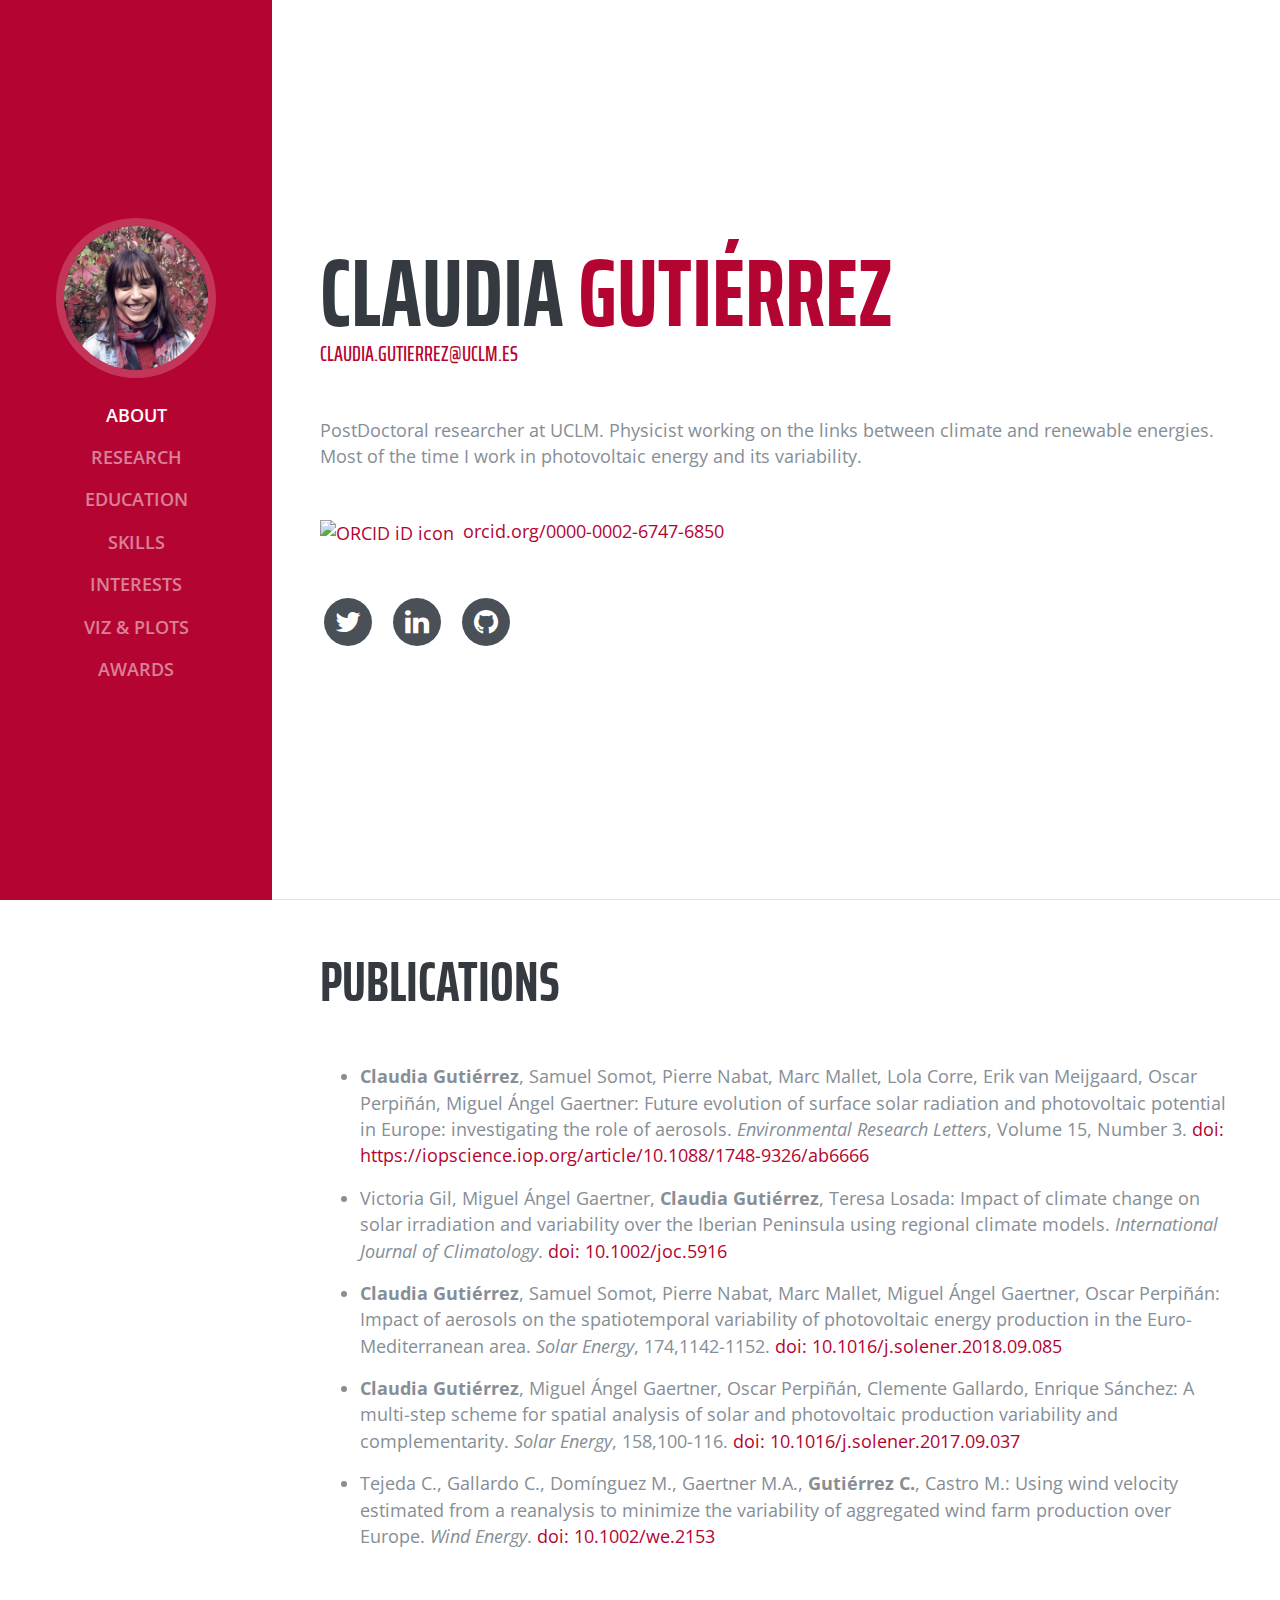
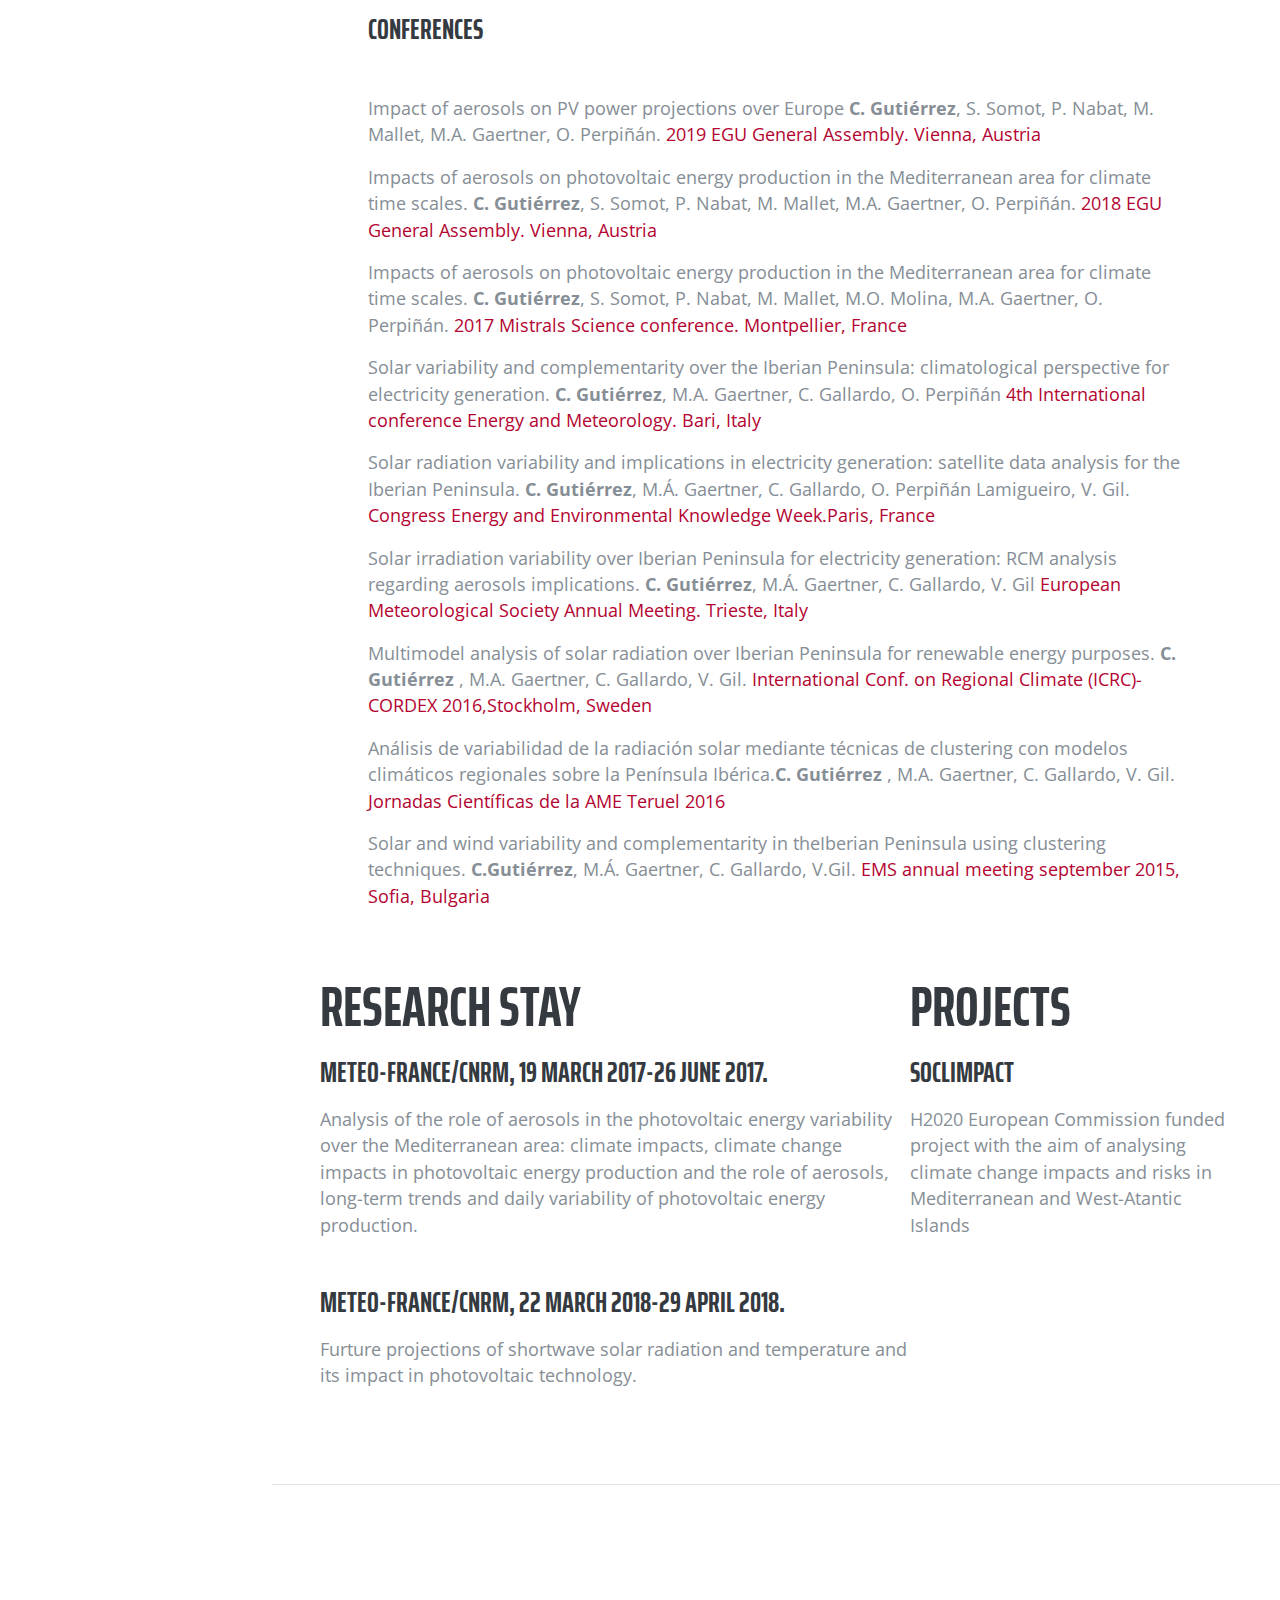
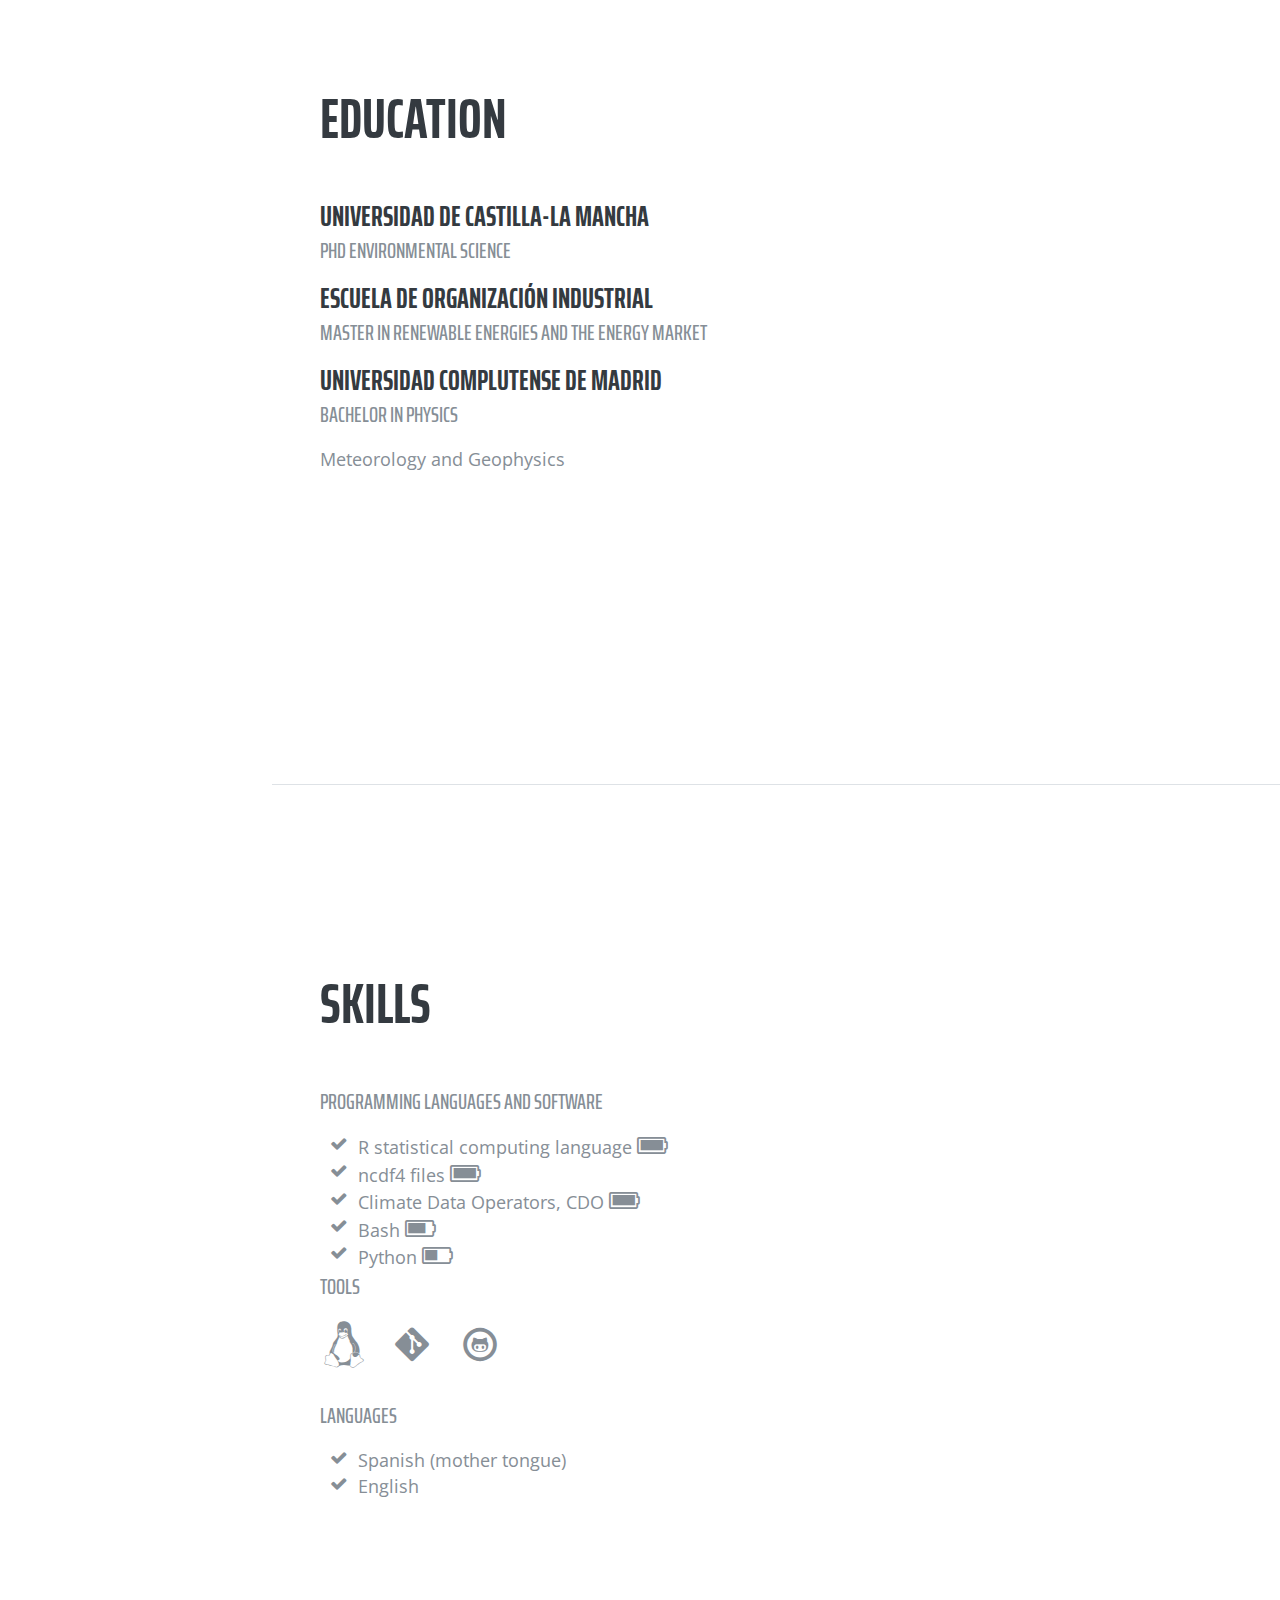
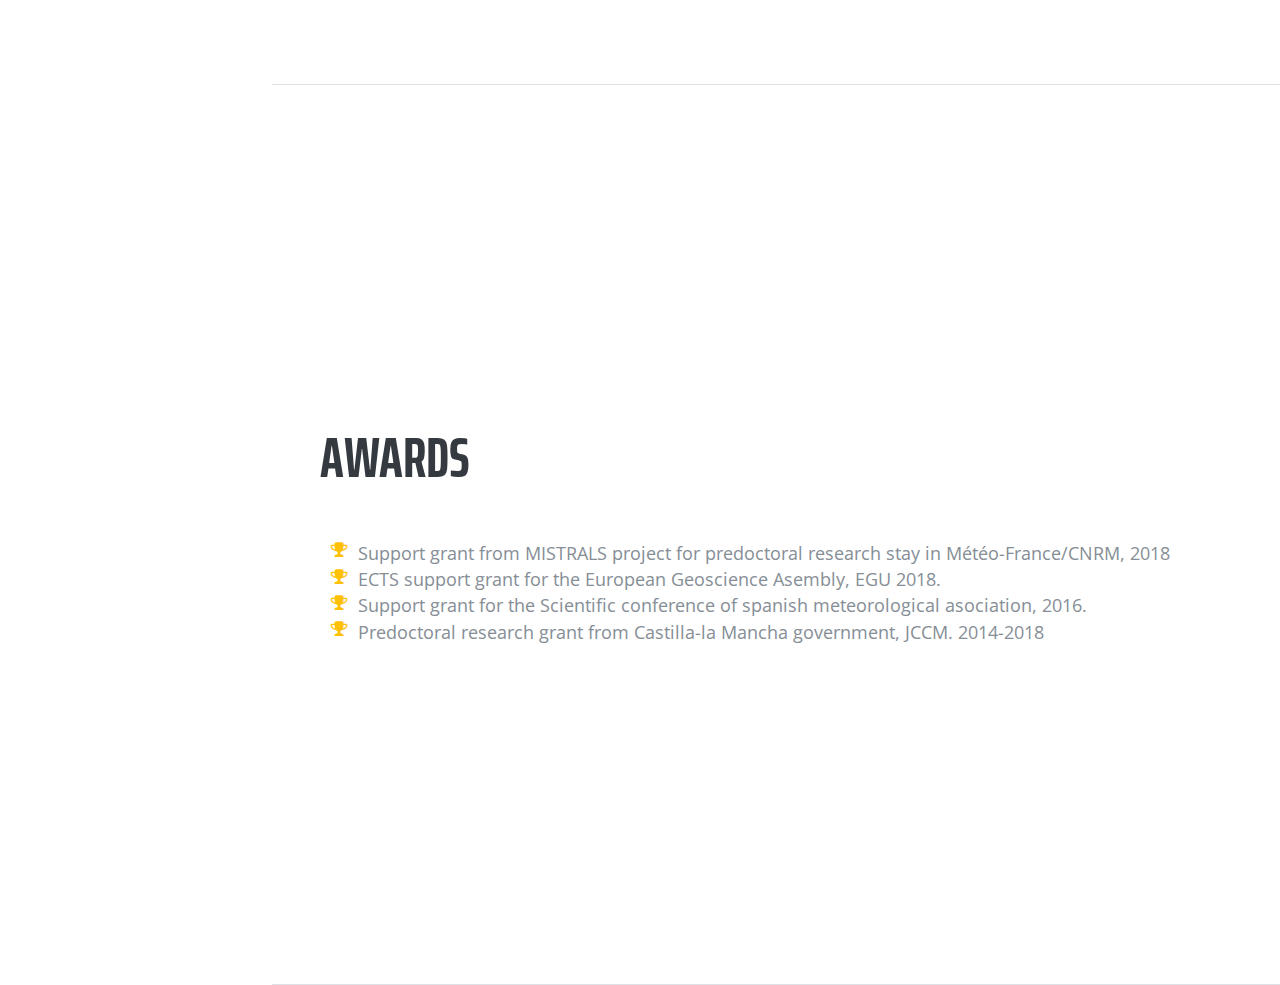
==== index.html @ dee26a64 "new paper" ====
<!DOCTYPE html>
<html lang="en">

  <head>

    <meta charset="utf-8">
    <meta name="viewport" content="width=device-width, initial-scale=1, shrink-to-fit=no">
    <meta name="description" content="">
    <meta name="author" content="">

    <title>Resume - Claudia Gutiérrez</title>

    <!-- Bootstrap core CSS -->
    <link href="vendor/bootstrap/css/bootstrap.min.css" rel="stylesheet">

    <!-- Custom fonts for this template -->
    <link href="https://fonts.googleapis.com/css?family=Saira+Extra+Condensed:100,200,300,400,500,600,700,800,900" rel="stylesheet">
    <link href="https://fonts.googleapis.com/css?family=Open+Sans:300,300i,400,400i,600,600i,700,700i,800,800i" rel="stylesheet">
    <link href="vendor/font-awesome/css/font-awesome.min.css" rel="stylesheet">
    <link href="vendor/devicons/css/devicons.min.css" rel="stylesheet">
    <link href="vendor/simple-line-icons/css/simple-line-icons.css" rel="stylesheet">
    <!-- <link href="vendor/academicons-1.8.6/css/academicons.min.css" rel="stylesheet"> -->

    <!-- Custom styles for this template -->
    <link href="css/resume.min.css" rel="stylesheet">

  </head>

  <body id="page-top">

    <nav class="navbar navbar-expand-lg navbar-dark bg-primary fixed-top" id="sideNav">
      <a class="navbar-brand js-scroll-trigger" href="#page-top">
        <span class="d-block d-lg-none">Start Bootstrap</span>
        <span class="d-none d-lg-block">
          <img class="img-fluid img-profile rounded-circle mx-auto mb-2" src="img/profile.jpg" alt="">
        </span>
      </a>
      <button class="navbar-toggler" type="button" data-toggle="collapse" data-target="#navbarSupportedContent" aria-controls="navbarSupportedContent" aria-expanded="false" aria-label="Toggle navigation">
        <span class="navbar-toggler-icon"></span>
      </button>
      <div class="collapse navbar-collapse" id="navbarSupportedContent">
        <ul class="navbar-nav">
          <li class="nav-item">
            <a class="nav-link js-scroll-trigger" href="#about">About</a>
          </li>
          <li class="nav-item">
            <a class="nav-link js-scroll-trigger" href="#research">Research</a>
          </li>
          <li class="nav-item">
            <a class="nav-link js-scroll-trigger" href="#education">Education</a>
          </li>
          <li class="nav-item">
            <a class="nav-link js-scroll-trigger" href="#skills">Skills</a>
          </li>
          <li class="nav-item">
            <a class="nav-link js-scroll-trigger" href="#interests">Interests</a>
          </li>
          <li class="nav-item">
            <a class="nav-link js-scroll-trigger" href="vizualization.html">Viz & plots</a>
          </li>
          <li class="nav-item">
            <a class="nav-link js-scroll-trigger" href="#awards">Awards</a>
          </li>
        </ul>
      </div>
    </nav>

    <div class="container-fluid p-0">

      <section class="resume-section p-3 p-lg-5 d-flex d-column" id="about">
        <div class="my-auto">
          <h1 class="mb-0">Claudia
            <span class="text-primary">Gutiérrez</span>
          </h1>
          <div class="subheading mb-5"> 
            <a href="mailto:claudia.gutierrez@uclm.es">claudia.gutierrez@uclm.es</a>
          </div>
	  <p class="mb-5"> PostDoctoral researcher at UCLM. Physicist working on the links between climate and renewable energies. Most of the time I work in photovoltaic energy and its variability.</p>
	        	  <div itemscope itemtype="https://schema.org/Person" class="mb-5"> <a itemprop="sameAs" content="https://orcid.org/0000-0002-6747-6850" href="https://orcid.org/0000-0002-6747-6850" target="orcid.widget" rel="noopener noreferrer" style="vertical-align:top;"><img src="https://orcid.org/sites/default/files/images/orcid_16x16.png" style="width:1em;margin-right:.5em;" alt="ORCID iD icon">orcid.org/0000-0002-6747-6850 </a>
	  </div>
	    <!--I am experienced in leveraging agile frameworks to provide a robust synopsis for high level overviews. Iterative approaches to corporate strategy foster collaborative thinking to further the overall value proposition.--> 
          <ul class="list-inline list-social-icons mb-0">
            <!-- <li class="list-inline-item"> -->
            <!--   <a href="https://orcid.org/0000-0002-6747-6850"> -->
            <!--     <span class="fa-stack fa-lg"> -->
            <!--       <i class="fa fa-circle fa-stack-2x"></i> -->
            <!--       <i class="fa fa-orcid fa-stack-1x fa-inverse"></i> -->
            <!--     </span> -->
            <!--   </a> -->
            <!-- </li> -->
            <li class="list-inline-item">
              <a href="https://twitter.com/ClaudiaGuEs">
                <span class="fa-stack fa-lg">
                  <i class="fa fa-circle fa-stack-2x"></i>
                  <i class="fa fa-twitter fa-stack-1x fa-inverse"></i>
                </span>
              </a>
            </li>
            <li class="list-inline-item">
              <a href="https://www.linkedin.com/in/claudiagutierrezescribano/">
                <span class="fa-stack fa-lg">
                  <i class="fa fa-circle fa-stack-2x"></i>
                  <i class="fa fa-linkedin fa-stack-1x fa-inverse"></i>
                </span>
              </a>
            </li>
            <li class="list-inline-item">
              <a href="#">
                <span class="fa-stack fa-lg">
                  <i class="fa fa-circle fa-stack-2x"></i>
                  <i class="fa fa-github fa-stack-1x fa-inverse"></i>
                </span>
              </a>
            </li>
            <!-- <li class="list-inline-item"> -->
            <!--   <a href="#"> -->
            <!--     <span class="ai-stack ai-lg"> -->
            <!--       <i class="ai ai-square ai-stack-2x"></i> -->
	    <!-- 	  <i class="ai ai-google-scholar-square ai-3x"></i> -->
            <!--     </span> -->
            <!--   </a> -->
            <!-- </li> -->
          </ul>
        </div>
      </section>
      <!-- <section class="resume-section p-3 p-lg-5 d-flex flex-column" id="experience"> -->
      <!--   <div class="my-auto"> -->
      <!--     <h2 class="mb-5">Experience</h2> -->
      <!--     <div> -->
 	    
    <section class="resume-section p-3 p-lg-5 d-flex flex-column" id="research">
        <div class="my-auto">
          <h2 class="mb-5">Publications</h2>
   	  <ul><!-- style="list-style-type:circle">-->
 	  <li><p><strong>Claudia Gutiérrez</strong>, Samuel Somot, Pierre Nabat, Marc Mallet, Lola Corre, Erik van Meijgaard, Oscar Perpiñán, Miguel Ángel Gaertner:
	Future evolution of surface solar radiation and photovoltaic potential in Europe: investigating the role of aerosols. <i>Environmental Research Letters</i>, Volume 15, Number 3.
	 <a href="https://iopscience.iop.org/article/10.1088/1748-9326/ab6666" target="_blank">doi: https://iopscience.iop.org/article/10.1088/1748-9326/ab6666</a></p></li>
 	    <li><p>Victoria Gil, Miguel Ángel Gaertner, <strong>Claudia Gutiérrez</strong>, Teresa Losada:
	      Impact of climate change on solar irradiation and variability over the Iberian Peninsula using regional climate models. <i>International Journal of Climatology</i>.
	 <a href="https://doi.org/10.1002/joc.5916" target="_blank">doi: 10.1002/joc.5916 </a></p></li>
 	  <li><p><strong>Claudia Gutiérrez</strong>, Samuel Somot, Pierre Nabat, Marc Mallet, Miguel Ángel Gaertner, Oscar Perpiñán:
	Impact of aerosols on the spatiotemporal variability of photovoltaic energy production in the Euro-Mediterranean area. <i>Solar Energy</i>, 174,1142-1152.
	 <a href="https://doi.org/10.1016/j.solener.2018.09.085" target="_blank">doi: 10.1016/j.solener.2018.09.085</a></p></li>
	 <li><p><strong>Claudia Gutiérrez</strong>, Miguel Ángel Gaertner, Oscar Perpiñán, Clemente Gallardo, Enrique Sánchez:
	A multi-step scheme for spatial analysis of solar and photovoltaic production variability and complementarity. <i>Solar Energy</i>, 158,100-116.
	<a href="https://doi.org/10.1016/j.solener.2017.09.037" target="_blank">doi: 10.1016/j.solener.2017.09.037</a></p></li>
        <li><p>Tejeda C., Gallardo C., Domínguez M., Gaertner M.A., <strong>Gutiérrez C.</strong>, Castro M.:
	Using wind velocity estimated from a reanalysis to minimize the variability of aggregated wind farm production over Europe. <i>Wind Energy</i>.
	    <a href="https://doi.org/10.1002/we.2153" target="_blank">doi: 10.1002/we.2153</a></p></li>
	</ul>
	</div>
 
          <div class="resume-item p-3 p-lg-5 d-flex flex-column"> 
            <div class="resume-content mr-auto">
              <h3 class="mb-5">Conferences</h3>
      	      <p>Impact of aerosols on PV power projections over Europe
			    <strong>C. Gutiérrez</strong>, S. Somot, P. Nabat, M. Mallet, M.A. Gaertner, O. Perpiñán.
			    <span class="text-primary">2019 EGU General Assembly. Vienna, Austria</p>
	      <p>Impacts of aerosols on photovoltaic energy production in the Mediterranean area for climate time scales.
			    <strong>C. Gutiérrez</strong>, S. Somot, P. Nabat, M. Mallet, M.A. Gaertner, O. Perpiñán.
			    <span class="text-primary">2018 EGU General Assembly. Vienna, Austria</p>
 	      <p>Impacts of aerosols on photovoltaic energy production in the Mediterranean area for climate time scales.
			    <strong>C. Gutiérrez</strong>, S. Somot, P. Nabat, M. Mallet, M.O. Molina, M.A. Gaertner, O. Perpiñán.
			    <span class="text-primary">2017 Mistrals Science conference. Montpellier, France</p>
	      <p>Solar variability and complementarity over the Iberian Peninsula: climatological perspective for electricity generation.
			<strong>C. Gutiérrez</strong>, M.A. Gaertner, C. Gallardo, O. Perpiñán
			<span class="text-primary">4th International conference Energy and Meteorology. Bari, Italy</p>
	      <p>Solar radiation variability and implications in electricity generation: satellite data analysis for the Iberian Peninsula.
		    <strong>C. Gutiérrez</strong>, M.Á. Gaertner, C. Gallardo, O. Perpiñán Lamigueiro, V. Gil.
		    <span class="text-primary">Congress Energy and Environmental Knowledge Week.Paris, France</p>
	      <p>Solar irradiation variability over Iberian Peninsula for electricity generation: RCM analysis regarding aerosols implications.
		<strong>C. Gutiérrez</strong>, M.Á. Gaertner, C. Gallardo, V. Gil
		<span class="text-primary">European Meteorological Society Annual Meeting. Trieste, Italy</p>
              <p> Multimodel analysis of solar radiation over Iberian Peninsula for renewable energy purposes.
   		<strong> C. Gutiérrez </strong>, M.A. Gaertner, C. Gallardo, V. Gil.
		<span class="text-primary">International Conf. on Regional Climate (ICRC)-CORDEX 2016,Stockholm, Sweden</span> </p>
              <p>Análisis de variabilidad de la radiación solar mediante técnicas de clustering con modelos climáticos regionales sobre la Península Ibérica.<strong>C. Gutiérrez </strong>, M.A. Gaertner, C. Gallardo, V. Gil.
              <span class="text-primary">Jornadas Científicas de la AME Teruel 2016</span> </p>
	      <p>Solar and wind variability and complementarity in theIberian Peninsula using clustering techniques.
            <strong> C.Gutiérrez</strong>, M.Á. Gaertner, C. Gallardo, V.Gil.
            <span class="text-primary">EMS annual meeting september 2015, Sofia, Bulgaria</span> </p>

	    </div> 
          </div>

 
          <div class="resume-item d-flex flex-column flex-md-row mb-5">
            <div class="resume-content mr-auto">
              <h2 class="mb-3">Research stay</h2>
               <div class="resume-item d-flex flex-column flex-md-row mb-5">
		 <div class="resume-content mr-auto">
		   <h3 class="mb-3">METEO-FRANCE/CNRM, 19 March 2017-26 June 2017.</h3>
		   Analysis of the role of aerosols in the photovoltaic energy variability over the Mediterranean area: climate impacts, climate change impacts in photovoltaic energy production and the role of aerosols, long-term trends and daily variability of photovoltaic energy production.
		 </div>
		 </div>
		 <h3 class="mb-3">METEO-FRANCE/CNRM, 22 March 2018-29 April 2018.</h3>
		 Furture projections of shortwave solar radiation and temperature and its impact in photovoltaic technology.
	    </div>
          <!-- <div class="resume-item d-flex flex-column flex-md-row mb-5">
            <div class="resume-content mr-auto">
              <h3 class="mb-0">Web Developer</h3>
              <div class="subheading mb-3">Intelitec Solutions</div>
              <p>Capitalize on low hanging fruit to identify a ballpark value added activity to beta test. Override the digital divide with additional clickthroughs from DevOps. Nanotechnology immersion along the information highway will close the loop on focusing solely on the bottom line.</p>
            </div>
            <div class="resume-date text-md-right">
              <span class="text-primary">December 2011 - March 2013</span>
            </div>
          </div>

          <div class="resume-item d-flex flex-column flex-md-row mb-5">
            <div class="resume-content mr-auto">
              <h3 class="mb-0">Junior Web Designer</h3>
              <div class="subheading mb-3">Shout! Media Productions</div>
              <p>Podcasting operational change management inside of workflows to establish a framework. Taking seamless key performance indicators offline to maximise the long tail. Keeping your eye on the ball while performing a deep dive on the start-up mentality to derive convergence on cross-platform integration.</p>
            </div>
            <div class="resume-date text-md-right">
              <span class="text-primary">July 2010 - December 2011</span>
            </div>
          </div>

          <div class="resume-item d-flex flex-column flex-md-row">
            <div class="resume-content mr-auto">
              <h3 class="mb-0">Web Design Intern</h3>
              <div class="subheading mb-3">Shout! Media Productions</div>
              <p>Collaboratively administrate empowered markets via plug-and-play networks. Dynamically procrastinate B2C users after installed base benefits. Dramatically visualize customer directed convergence without revolutionary ROI.</p>
            </div>
            <div class="resume-date text-md-right">
              <span class="text-primary">September 2008 - June 2010</span>
            </div>
          </div>-->

          <div class="resume-item d-flex flex-column flex-md-row mb-5">
            <div class="resume-content mr-auto">
              <h2 class="mb-3">Projects</h2>
               <div class="resume-item d-flex flex-column flex-md-row mb-5">
		 <div class="resume-content mr-auto">
		   <h3 class="mb-3">SOCLIMPACT</h3>
		   H2020 European Commission funded project with the aim of analysing climate change impacts and risks in Mediterranean and West-Atantic Islands 
		 </div>
		 </div>
		 </div>
         

      </section>

      <section class="resume-section p-3 p-lg-5 d-flex flex-column" id="education">
        <div class="my-auto">
          <h2 class="mb-5">Education</h2>

          <div class="resume-item d-flex flex-column flex-md-row mb-5">
            <div class="resume-content mr-auto">
              <h3 class="mb-0">Universidad de Castilla-la Mancha</h3>
              <div class="subheading mb-3">PhD Environmental science</div>
              <!--<div>Computer Science - Web Development Track</div>
              <p>GPA: 3.23</p>-->
            <!-- </div> -->
            <!-- <div class="resume-date text-md-right"> -->
            <!--   <span class="text-primary">Expected: 2018</span> -->
            <!-- </div> --> 
<!--          </div>-->

          <div class="resume-item d-flex flex-column flex-md-row mb-5">
            <div class="resume-content mr-auto">
              <h3 class="mb-0">Escuela de Organización Industrial</h3>
              <div class="subheading mb-3">Master in renewable energies and the energy market</div>
              <!--<div>Computer Science - Web Development Track</div>
              <p>GPA: 3.23</p>-->
<!--            </div>-->
            <!-- <div class="resume-date text-md-right"> -->
            <!--   <span class="text-primary">2014</span> -->
            <!-- </div> -->
<!--          </div>-->

          <div class="resume-item d-flex flex-column flex-md-row">
            <div class="resume-content mr-auto">
              <h3 class="mb-0">Universidad Complutense de Madrid</h3>
              <div class="subheading mb-3"> Bachelor in Physics</div>
              <p>Meteorology and Geophysics</p>
<!--             </div>-->
            <!-- <div class="resume-date text-md-right"> -->
            <!--   <span class="text-primary">2013</span> -->
            <!-- </div> -->
<!--          </div>-->

<!--        </div>-->
      </section>

      <section class="resume-section p-3 p-lg-5 d-flex flex-column" id="skills">
        <div class="my-auto">
          <h2 class="mb-5">Skills</h2>

          <div class="subheading mb-3">Programming Languages and software</div>
          <ul class="fa-ul mb-0">
            <li>
              <i class="fa-li fa fa-check"></i>
              R statistical computing language
	    <i style="font-size:24px" class="fa">&#xf240;</i></li>
            <li>
              <i class="fa-li fa fa-check"></i>
              ncdf4 files
	    <i style="font-size:24px" class="fa">&#xf240;</i></li>
            <li>
              <i class="fa-li fa fa-check"></i>
              Climate Data Operators, CDO
	    <i style="font-size:24px" class="fa">&#xf240;</i></li>
	    <li>
              <i class="fa-li fa fa-check"></i>
              Bash
	    <i style="font-size:24px" class="fa">&#xf241;</i></li>      
	    <li>
              <i class="fa-li fa fa-check"></i>
              Python
	    <i style="font-size:24px" class="fa">&#xf242;</i></li>
          </ul>
	  
 
          <div class="subheading mb-2">Tools</div>
          <ul class="list-inline list-icons">
	    <li class="list-inline-item">
              <i class="devicons devicons-linux"></i>
            </li>
	    <li class="list-inline-item">
              <i class="devicons devicons-git"></i>
            </li>
	    <li class="list-inline-item">
              <i class="devicons devicons-github"></i>
            </li>
            <!-- <li class="list-inline-item"> -->
            <!--   <i class="devicons devicons-html5"></i> -->
            <!-- </li> -->
            <!-- <li class="list-inline-item"> -->
            <!--   <i class="devicons devicons-css3"></i> -->
            <!-- </li> -->
            <!-- <li class="list-inline-item"> -->
            <!--   <i class="devicons devicons-javascript"></i> -->
            <!-- </li> -->
            <!-- <li class="list-inline-item"> -->
            <!--   <i class="devicons devicons-jquery"></i> -->
            <!-- </li> -->
            <!-- <li class="list-inline-item"> -->
            <!--   <i class="devicons devicons-sass"></i> -->
            <!-- </li> -->
            <!-- <li class="list-inline-item"> -->
            <!--   <i class="devicons devicons-less"></i> -->
            <!-- </li> -->
            <!-- <li class="list-inline-item"> -->
            <!--   <i class="devicons devicons-bootstrap"></i> -->
            <!-- </li> -->
            <!-- <li class="list-inline-item"> -->
            <!--   <i class="devicons devicons-wordpress"></i> -->
            <!-- </li> -->
            <!-- <li class="list-inline-item"> -->
            <!--   <i class="devicons devicons-grunt"></i> -->
            <!-- </li> -->
            <!-- <li class="list-inline-item"> -->
            <!--   <i class="devicons devicons-gulp"></i> -->
            <!-- </li> -->
            <!-- <li class="list-inline-item"> -->
            <!--   <i class="devicons devicons-npm"></i> -->
            <!-- </li> -->
          </ul>

          <div class="subheading mb-3">Languages</div>
          <ul class="fa-ul mb-0">
            <li>
              <i class="fa-li fa fa-check"></i>
              Spanish (mother tongue)</li>
            <li>
              <i class="fa-li fa fa-check"></i>
              English </li>
            </ul>
	  <div>
	  
      </section>

      <!-- <section class="resume-section p-3 p-lg-5 d-flex flex-column" id="interests"> -->
      <!--   <div class="my-auto"> -->
      <!--     <h2 class="mb-5">Interests</h2> -->
      <!--     <p>Apart from being a web developer, I enjoy most of my time being outdoors. In the winter, I am an avid skiier and novice ice climber. During the warmer months here in Colorado, I enjoy mountain biking, free climbing, and kayaking.</p> -->
      <!--     <p class="mb-0">When forced indoors, I follow a number of sci-fi and fantasy genre movies and television shows, I am an aspiring chef, and I spend a large amount of my free time exploring the latest technolgy advancements in the front-end web development world.</p> -->
      <!--   </div> -->
      <!-- </section> -->

      <section class="resume-section p-3 p-lg-5 d-flex flex-column" id="awards">
        <div class="my-auto">
          <h2 class="mb-5">Awards</h2>
          <ul class="fa-ul mb-0">
            <li>
              <i class="fa-li fa fa-trophy text-warning"></i>
              Support grant from MISTRALS project for predoctoral research stay in Météo-France/CNRM, 2018</li>
            <li>

            <li>
              <i class="fa-li fa fa-trophy text-warning"></i>
              ECTS support grant for the European Geoscience Asembly, EGU 2018.</li>
            <li>
              <i class="fa-li fa fa-trophy text-warning"></i>
              Support grant for the Scientific conference of spanish meteorological asociation, 2016.</li>
            <li>
              <i class="fa-li fa fa-trophy text-warning"></i>
              Predoctoral research grant from Castilla-la Mancha government, JCCM. 2014-2018</li>
            <li>
          </ul>
        </div>
      </section>


    </div>

    <!-- Bootstrap core JavaScript -->
    <script src="vendor/jquery/jquery.min.js"></script>
    <script src="vendor/bootstrap/js/bootstrap.bundle.min.js"></script>

    <!-- Plugin JavaScript -->
    <script src="vendor/jquery-easing/jquery.easing.min.js"></script>

    <!-- Custom scripts for this template -->
    <script src="js/resume.min.js"></script>

  </body>

</html>
---- vendor/devicons/css/devicons.min.css ----
/*!
 *  Devicons 1.8.0 made by Theodore Vorillas / http://vorillaz.com 
 */
@font-face{font-family:devicons;src:url(../fonts/devicons.eot?xqxft6);src:url(../fonts/devicons.eot?#iefixxqxft6) format("embedded-opentype"),url(../fonts/devicons.woff?xqxft6) format("woff"),url(../fonts/devicons.ttf?xqxft6) format("truetype"),url(../fonts/devicons.svg?xqxft6#devicons) format("svg");font-weight:400;font-style:normal}.devicons{font-family:devicons;speak:none;font-style:normal;font-weight:400;font-variant:normal;text-transform:none;line-height:1;-webkit-font-smoothing:antialiased;-moz-osx-font-smoothing:grayscale}.devicons-git:before{content:"\e602"}.devicons-git_compare:before{content:"\e628"}.devicons-git_branch:before{content:"\e625"}.devicons-git_commit:before{content:"\e629"}.devicons-git_pull_request:before{content:"\e626"}.devicons-git_merge:before{content:"\e627"}.devicons-bitbucket:before{content:"\e603"}.devicons-github_alt:before{content:"\e608"}.devicons-github_badge:before{content:"\e609"}.devicons-github:before{content:"\e60a"}.devicons-github_full:before{content:"\e617"}.devicons-java:before{content:"\e638"}.devicons-ruby:before{content:"\e639"}.devicons-scala:before{content:"\e637"}.devicons-python:before{content:"\e63c"}.devicons-go:before{content:"\e624"}.devicons-ruby_on_rails:before{content:"\e63b"}.devicons-django:before{content:"\e61d"}.devicons-markdown:before{content:"\e63e"}.devicons-php:before{content:"\e63d"}.devicons-mysql:before{content:"\e604"}.devicons-streamline:before{content:"\e605"}.devicons-database:before{content:"\e606"}.devicons-laravel:before{content:"\e63f"}.devicons-javascript:before{content:"\e64e"}.devicons-angular:before{content:"\e653"}.devicons-backbone:before{content:"\e652"}.devicons-coffeescript:before{content:"\e651"}.devicons-jquery:before{content:"\e650"}.devicons-modernizr:before{content:"\e620"}.devicons-jquery_ui:before{content:"\e654"}.devicons-ember:before{content:"\e61b"}.devicons-dojo:before{content:"\e61c"}.devicons-nodejs:before{content:"\e619"}.devicons-nodejs_small:before{content:"\e618"}.devicons-javascript_shield:before{content:"\e64f"}.devicons-bootstrap:before{content:"\e647"}.devicons-sass:before{content:"\e64b"}.devicons-css3_full:before{content:"\e64a"}.devicons-css3:before{content:"\e649"}.devicons-html5:before{content:"\e636"}.devicons-html5_multimedia:before{content:"\e632"}.devicons-html5_device_access:before{content:"\e633"}.devicons-html5_3d_effects:before{content:"\e635"}.devicons-html5_connectivity:before{content:"\e634"}.devicons-ghost_small:before{content:"\e614"}.devicons-ghost:before{content:"\e61f"}.devicons-magento:before{content:"\e640"}.devicons-joomla:before{content:"\e641"}.devicons-jekyll_small:before{content:"\e60d"}.devicons-drupal:before{content:"\e642"}.devicons-wordpress:before{content:"\e60b"}.devicons-grunt:before{content:"\e64c"}.devicons-bower:before{content:"\e64d"}.devicons-npm:before{content:"\e61e"}.devicons-yahoo_small:before{content:"\e62b"}.devicons-yahoo:before{content:"\e615"}.devicons-bing_small:before{content:"\e600"}.devicons-windows:before{content:"\e60f"}.devicons-linux:before{content:"\e612"}.devicons-ubuntu:before{content:"\e63a"}.devicons-android:before{content:"\e60e"}.devicons-apple:before{content:"\e611"}.devicons-appstore:before{content:"\e613"}.devicons-phonegap:before{content:"\e630"}.devicons-blackberry:before{content:"\e623"}.devicons-stackoverflow:before{content:"\e610"}.devicons-techcrunch:before{content:"\e62c"}.devicons-codrops:before{content:"\e62f"}.devicons-css_tricks:before{content:"\e601"}.devicons-smashing_magazine:before{content:"\e62d"}.devicons-netmagazine:before{content:"\e62e"}.devicons-codepen:before{content:"\e616"}.devicons-cssdeck:before{content:"\e62a"}.devicons-hackernews:before{content:"\e61a"}.devicons-dropbox:before{content:"\e607"}.devicons-google_drive:before{content:"\e631"}.devicons-visualstudio:before{content:"\e60c"}.devicons-unity_small:before{content:"\e621"}.devicons-raspberry_pi:before{content:"\e622"}.devicons-chrome:before{content:"\e643"}.devicons-ie:before{content:"\e644"}.devicons-firefox:before{content:"\e645"}.devicons-opera:before{content:"\e646"}.devicons-safari:before{content:"\e648"}.devicons-swift:before{content:"\e655"}.devicons-symfony:before{content:"\e656"}.devicons-symfony_badge:before{content:"\e657"}.devicons-less:before{content:"\e658"}.devicons-stylus:before{content:"\e659"}.devicons-trello:before{content:"\e65a"}.devicons-atlassian:before{content:"\e65b"}.devicons-jira:before{content:"\e65c"}.devicons-envato:before{content:"\e65d"}.devicons-snap_svg:before{content:"\e65e"}.devicons-raphael:before{content:"\e65f"}.devicons-google_analytics:before{content:"\e660"}.devicons-compass:before{content:"\e661"}.devicons-onedrive:before{content:"\e662"}.devicons-gulp:before{content:"\e663"}.devicons-atom:before{content:"\e664"}.devicons-cisco:before{content:"\e665"}.devicons-nancy:before{content:"\e666"}.devicons-clojure:before{content:"\e668"}.devicons-clojure_alt:before{content:"\e66a"}.devicons-perl:before{content:"\e669"}.devicons-celluloid:before{content:"\e66b"}.devicons-w3c:before{content:"\e66c"}.devicons-redis:before{content:"\e66d"}.devicons-postgresql:before{content:"\e66e"}.devicons-webplatform:before{content:"\e66f"}.devicons-jenkins:before{content:"\e667"}.devicons-requirejs:before{content:"\e670"}.devicons-opensource:before{content:"\e671"}.devicons-typo3:before{content:"\e672"}.devicons-uikit:before{content:"\e673"}.devicons-doctrine:before{content:"\e674"}.devicons-groovy:before{content:"\e675"}.devicons-nginx:before{content:"\e676"}.devicons-haskell:before{content:"\e677"}.devicons-zend:before{content:"\e678"}.devicons-gnu:before{content:"\e679"}.devicons-yeoman:before{content:"\e67a"}.devicons-heroku:before{content:"\e67b"}.devicons-debian:before{content:"\e67d"}.devicons-travis:before{content:"\e67e"}.devicons-dotnet:before{content:"\e67f"}.devicons-codeigniter:before{content:"\e680"}.devicons-javascript_badge:before{content:"\e681"}.devicons-yii:before{content:"\e682"}.devicons-msql_server:before{content:"\e67c"}.devicons-composer:before{content:"\e683"}.devicons-krakenjs_badge:before{content:"\e684"}.devicons-krakenjs:before{content:"\e685"}.devicons-mozilla:before{content:"\e686"}.devicons-firebase:before{content:"\e687"}.devicons-sizzlejs:before{content:"\e688"}.devicons-creativecommons:before{content:"\e689"}.devicons-creativecommons_badge:before{content:"\e68a"}.devicons-mitlicence:before{content:"\e68b"}.devicons-senchatouch:before{content:"\e68c"}.devicons-bugsense:before{content:"\e68d"}.devicons-extjs:before{content:"\e68e"}.devicons-mootools_badge:before{content:"\e68f"}.devicons-mootools:before{content:"\e690"}.devicons-ruby_rough:before{content:"\e691"}.devicons-komodo:before{content:"\e692"}.devicons-coda:before{content:"\e693"}.devicons-bintray:before{content:"\e694"}.devicons-terminal:before{content:"\e695"}.devicons-code:before{content:"\e696"}.devicons-responsive:before{content:"\e697"}.devicons-dart:before{content:"\e698"}.devicons-aptana:before{content:"\e699"}.devicons-mailchimp:before{content:"\e69a"}.devicons-netbeans:before{content:"\e69b"}.devicons-dreamweaver:before{content:"\e69c"}.devicons-brackets:before{content:"\e69d"}.devicons-eclipse:before{content:"\e69e"}.devicons-cloud9:before{content:"\e69f"}.devicons-scrum:before{content:"\e6a0"}.devicons-prolog:before{content:"\e6a1"}.devicons-terminal_badge:before{content:"\e6a2"}.devicons-code_badge:before{content:"\e6a3"}.devicons-mongodb:before{content:"\e6a4"}.devicons-meteor:before{content:"\e6a5"}.devicons-meteorfull:before{content:"\e6a6"}.devicons-fsharp:before{content:"\e6a7"}.devicons-rust:before{content:"\e6a8"}.devicons-ionic:before{content:"\e6a9"}.devicons-sublime:before{content:"\e6aa"}.devicons-appcelerator:before{content:"\e6ab"}.devicons-asterisk:before{content:"\e6ac"}.devicons-aws:before{content:"\e6ad"}.devicons-digital-ocean:before{content:"\e6ae"}.devicons-dlang:before{content:"\e6af"}.devicons-docker:before{content:"\e6b0"}.devicons-erlang:before{content:"\e6b1"}.devicons-google-cloud-platform:before{content:"\e6b2"}.devicons-grails:before{content:"\e6b3"}.devicons-illustrator:before{content:"\e6b4"}.devicons-intellij:before{content:"\e6b5"}.devicons-materializecss:before{content:"\e6b6"}.devicons-openshift:before{content:"\e6b7"}.devicons-photoshop:before{content:"\e6b8"}.devicons-rackspace:before{content:"\e6b9"}.devicons-react:before{content:"\e6ba"}.devicons-redhat:before{content:"\e6bb"}.devicons-scriptcs:before{content:"\e6bc"}.devicons-sqllite:before{content:"\e6c4"}.devicons-vim:before{content:"\e6c5"}
---- vendor/simple-line-icons/css/simple-line-icons.css ----
@font-face {
  font-family: 'simple-line-icons';
  src: url('../fonts/Simple-Line-Icons.eot?v=2.4.0');
  src: url('../fonts/Simple-Line-Icons.eot?v=2.4.0#iefix') format('embedded-opentype'), url('../fonts/Simple-Line-Icons.woff2?v=2.4.0') format('woff2'), url('../fonts/Simple-Line-Icons.ttf?v=2.4.0') format('truetype'), url('../fonts/Simple-Line-Icons.woff?v=2.4.0') format('woff'), url('../fonts/Simple-Line-Icons.svg?v=2.4.0#simple-line-icons') format('svg');
  font-weight: normal;
  font-style: normal;
}
/*
 Use the following CSS code if you want to have a class per icon.
 Instead of a list of all class selectors, you can use the generic [class*="icon-"] selector, but it's slower:
*/
.icon-user,
.icon-people,
.icon-user-female,
.icon-user-follow,
.icon-user-following,
.icon-user-unfollow,
.icon-login,
.icon-logout,
.icon-emotsmile,
.icon-phone,
.icon-call-end,
.icon-call-in,
.icon-call-out,
.icon-map,
.icon-location-pin,
.icon-direction,
.icon-directions,
.icon-compass,
.icon-layers,
.icon-menu,
.icon-list,
.icon-options-vertical,
.icon-options,
.icon-arrow-down,
.icon-arrow-left,
.icon-arrow-right,
.icon-arrow-up,
.icon-arrow-up-circle,
.icon-arrow-left-circle,
.icon-arrow-right-circle,
.icon-arrow-down-circle,
.icon-check,
.icon-clock,
.icon-plus,
.icon-minus,
.icon-close,
.icon-event,
.icon-exclamation,
.icon-organization,
.icon-trophy,
.icon-screen-smartphone,
.icon-screen-desktop,
.icon-plane,
.icon-notebook,
.icon-mustache,
.icon-mouse,
.icon-magnet,
.icon-energy,
.icon-disc,
.icon-cursor,
.icon-cursor-move,
.icon-crop,
.icon-chemistry,
.icon-speedometer,
.icon-shield,
.icon-screen-tablet,
.icon-magic-wand,
.icon-hourglass,
.icon-graduation,
.icon-ghost,
.icon-game-controller,
.icon-fire,
.icon-eyeglass,
.icon-envelope-open,
.icon-envelope-letter,
.icon-bell,
.icon-badge,
.icon-anchor,
.icon-wallet,
.icon-vector,
.icon-speech,
.icon-puzzle,
.icon-printer,
.icon-present,
.icon-playlist,
.icon-pin,
.icon-picture,
.icon-handbag,
.icon-globe-alt,
.icon-globe,
.icon-folder-alt,
.icon-folder,
.icon-film,
.icon-feed,
.icon-drop,
.icon-drawer,
.icon-docs,
.icon-doc,
.icon-diamond,
.icon-cup,
.icon-calculator,
.icon-bubbles,
.icon-briefcase,
.icon-book-open,
.icon-basket-loaded,
.icon-basket,
.icon-bag,
.icon-action-undo,
.icon-action-redo,
.icon-wrench,
.icon-umbrella,
.icon-trash,
.icon-tag,
.icon-support,
.icon-frame,
.icon-size-fullscreen,
.icon-size-actual,
.icon-shuffle,
.icon-share-alt,
.icon-share,
.icon-rocket,
.icon-question,
.icon-pie-chart,
.icon-pencil,
.icon-note,
.icon-loop,
.icon-home,
.icon-grid,
.icon-graph,
.icon-microphone,
.icon-music-tone-alt,
.icon-music-tone,
.icon-earphones-alt,
.icon-earphones,
.icon-equalizer,
.icon-like,
.icon-dislike,
.icon-control-start,
.icon-control-rewind,
.icon-control-play,
.icon-control-pause,
.icon-control-forward,
.icon-control-end,
.icon-volume-1,
.icon-volume-2,
.icon-volume-off,
.icon-calendar,
.icon-bulb,
.icon-chart,
.icon-ban,
.icon-bubble,
.icon-camrecorder,
.icon-camera,
.icon-cloud-download,
.icon-cloud-upload,
.icon-envelope,
.icon-eye,
.icon-flag,
.icon-heart,
.icon-info,
.icon-key,
.icon-link,
.icon-lock,
.icon-lock-open,
.icon-magnifier,
.icon-magnifier-add,
.icon-magnifier-remove,
.icon-paper-clip,
.icon-paper-plane,
.icon-power,
.icon-refresh,
.icon-reload,
.icon-settings,
.icon-star,
.icon-symbol-female,
.icon-symbol-male,
.icon-target,
.icon-credit-card,
.icon-paypal,
.icon-social-tumblr,
.icon-social-twitter,
.icon-social-facebook,
.icon-social-instagram,
.icon-social-linkedin,
.icon-social-pinterest,
.icon-social-github,
.icon-social-google,
.icon-social-reddit,
.icon-social-skype,
.icon-social-dribbble,
.icon-social-behance,
.icon-social-foursqare,
.icon-social-soundcloud,
.icon-social-spotify,
.icon-social-stumbleupon,
.icon-social-youtube,
.icon-social-dropbox,
.icon-social-vkontakte,
.icon-social-steam {
  font-family: 'simple-line-icons';
  speak: none;
  font-style: normal;
  font-weight: normal;
  font-variant: normal;
  text-transform: none;
  line-height: 1;
  /* Better Font Rendering =========== */
  -webkit-font-smoothing: antialiased;
  -moz-osx-font-smoothing: grayscale;
}
.icon-user:before {
  content: "\e005";
}
.icon-people:before {
  content: "\e001";
}
.icon-user-female:before {
  content: "\e000";
}
.icon-user-follow:before {
  content: "\e002";
}
.icon-user-following:before {
  content: "\e003";
}
.icon-user-unfollow:before {
  content: "\e004";
}
.icon-login:before {
  content: "\e066";
}
.icon-logout:before {
  content: "\e065";
}
.icon-emotsmile:before {
  content: "\e021";
}
.icon-phone:before {
  content: "\e600";
}
.icon-call-end:before {
  content: "\e048";
}
.icon-call-in:before {
  content: "\e047";
}
.icon-call-out:before {
  content: "\e046";
}
.icon-map:before {
  content: "\e033";
}
.icon-location-pin:before {
  content: "\e096";
}
.icon-direction:before {
  content: "\e042";
}
.icon-directions:before {
  content: "\e041";
}
.icon-compass:before {
  content: "\e045";
}
.icon-layers:before {
  content: "\e034";
}
.icon-menu:before {
  content: "\e601";
}
.icon-list:before {
  content: "\e067";
}
.icon-options-vertical:before {
  content: "\e602";
}
.icon-options:before {
  content: "\e603";
}
.icon-arrow-down:before {
  content: "\e604";
}
.icon-arrow-left:before {
  content: "\e605";
}
.icon-arrow-right:before {
  content: "\e606";
}
.icon-arrow-up:before {
  content: "\e607";
}
.icon-arrow-up-circle:before {
  content: "\e078";
}
.icon-arrow-left-circle:before {
  content: "\e07a";
}
.icon-arrow-right-circle:before {
  content: "\e079";
}
.icon-arrow-down-circle:before {
  content: "\e07b";
}
.icon-check:before {
  content: "\e080";
}
.icon-clock:before {
  content: "\e081";
}
.icon-plus:before {
  content: "\e095";
}
.icon-minus:before {
  content: "\e615";
}
.icon-close:before {
  content: "\e082";
}
.icon-event:before {
  content: "\e619";
}
.icon-exclamation:before {
  content: "\e617";
}
.icon-organization:before {
  content: "\e616";
}
.icon-trophy:before {
  content: "\e006";
}
.icon-screen-smartphone:before {
  content: "\e010";
}
.icon-screen-desktop:before {
  content: "\e011";
}
.icon-plane:before {
  content: "\e012";
}
.icon-notebook:before {
  content: "\e013";
}
.icon-mustache:before {
  content: "\e014";
}
.icon-mouse:before {
  content: "\e015";
}
.icon-magnet:before {
  content: "\e016";
}
.icon-energy:before {
  content: "\e020";
}
.icon-disc:before {
  content: "\e022";
}
.icon-cursor:before {
  content: "\e06e";
}
.icon-cursor-move:before {
  content: "\e023";
}
.icon-crop:before {
  content: "\e024";
}
.icon-chemistry:before {
  content: "\e026";
}
.icon-speedometer:before {
  content: "\e007";
}
.icon-shield:before {
  content: "\e00e";
}
.icon-screen-tablet:before {
  content: "\e00f";
}
.icon-magic-wand:before {
  content: "\e017";
}
.icon-hourglass:before {
  content: "\e018";
}
.icon-graduation:before {
  content: "\e019";
}
.icon-ghost:before {
  content: "\e01a";
}
.icon-game-controller:before {
  content: "\e01b";
}
.icon-fire:before {
  content: "\e01c";
}
.icon-eyeglass:before {
  content: "\e01d";
}
.icon-envelope-open:before {
  content: "\e01e";
}
.icon-envelope-letter:before {
  content: "\e01f";
}
.icon-bell:before {
  content: "\e027";
}
.icon-badge:before {
  content: "\e028";
}
.icon-anchor:before {
  content: "\e029";
}
.icon-wallet:before {
  content: "\e02a";
}
.icon-vector:before {
  content: "\e02b";
}
.icon-speech:before {
  content: "\e02c";
}
.icon-puzzle:before {
  content: "\e02d";
}
.icon-printer:before {
  content: "\e02e";
}
.icon-present:before {
  content: "\e02f";
}
.icon-playlist:before {
  content: "\e030";
}
.icon-pin:before {
  content: "\e031";
}
.icon-picture:before {
  content: "\e032";
}
.icon-handbag:before {
  content: "\e035";
}
.icon-globe-alt:before {
  content: "\e036";
}
.icon-globe:before {
  content: "\e037";
}
.icon-folder-alt:before {
  content: "\e039";
}
.icon-folder:before {
  content: "\e089";
}
.icon-film:before {
  content: "\e03a";
}
.icon-feed:before {
  content: "\e03b";
}
.icon-drop:before {
  content: "\e03e";
}
.icon-drawer:before {
  content: "\e03f";
}
.icon-docs:before {
  content: "\e040";
}
.icon-doc:before {
  content: "\e085";
}
.icon-diamond:before {
  content: "\e043";
}
.icon-cup:before {
  content: "\e044";
}
.icon-calculator:before {
  content: "\e049";
}
.icon-bubbles:before {
  content: "\e04a";
}
.icon-briefcase:before {
  content: "\e04b";
}
.icon-book-open:before {
  content: "\e04c";
}
.icon-basket-loaded:before {
  content: "\e04d";
}
.icon-basket:before {
  content: "\e04e";
}
.icon-bag:before {
  content: "\e04f";
}
.icon-action-undo:before {
  content: "\e050";
}
.icon-action-redo:before {
  content: "\e051";
}
.icon-wrench:before {
  content: "\e052";
}
.icon-umbrella:before {
  content: "\e053";
}
.icon-trash:before {
  content: "\e054";
}
.icon-tag:before {
  content: "\e055";
}
.icon-support:before {
  content: "\e056";
}
.icon-frame:before {
  content: "\e038";
}
.icon-size-fullscreen:before {
  content: "\e057";
}
.icon-size-actual:before {
  content: "\e058";
}
.icon-shuffle:before {
  content: "\e059";
}
.icon-share-alt:before {
  content: "\e05a";
}
.icon-share:before {
  content: "\e05b";
}
.icon-rocket:before {
  content: "\e05c";
}
.icon-question:before {
  content: "\e05d";
}
.icon-pie-chart:before {
  content: "\e05e";
}
.icon-pencil:before {
  content: "\e05f";
}
.icon-note:before {
  content: "\e060";
}
.icon-loop:before {
  content: "\e064";
}
.icon-home:before {
  content: "\e069";
}
.icon-grid:before {
  content: "\e06a";
}
.icon-graph:before {
  content: "\e06b";
}
.icon-microphone:before {
  content: "\e063";
}
.icon-music-tone-alt:before {
  content: "\e061";
}
.icon-music-tone:before {
  content: "\e062";
}
.icon-earphones-alt:before {
  content: "\e03c";
}
.icon-earphones:before {
  content: "\e03d";
}
.icon-equalizer:before {
  content: "\e06c";
}
.icon-like:before {
  content: "\e068";
}
.icon-dislike:before {
  content: "\e06d";
}
.icon-control-start:before {
  content: "\e06f";
}
.icon-control-rewind:before {
  content: "\e070";
}
.icon-control-play:before {
  content: "\e071";
}
.icon-control-pause:before {
  content: "\e072";
}
.icon-control-forward:before {
  content: "\e073";
}
.icon-control-end:before {
  content: "\e074";
}
.icon-volume-1:before {
  content: "\e09f";
}
.icon-volume-2:before {
  content: "\e0a0";
}
.icon-volume-off:before {
  content: "\e0a1";
}
.icon-calendar:before {
  content: "\e075";
}
.icon-bulb:before {
  content: "\e076";
}
.icon-chart:before {
  content: "\e077";
}
.icon-ban:before {
  content: "\e07c";
}
.icon-bubble:before {
  content: "\e07d";
}
.icon-camrecorder:before {
  content: "\e07e";
}
.icon-camera:before {
  content: "\e07f";
}
.icon-cloud-download:before {
  content: "\e083";
}
.icon-cloud-upload:before {
  content: "\e084";
}
.icon-envelope:before {
  content: "\e086";
}
.icon-eye:before {
  content: "\e087";
}
.icon-flag:before {
  content: "\e088";
}
.icon-heart:before {
  content: "\e08a";
}
.icon-info:before {
  content: "\e08b";
}
.icon-key:before {
  content: "\e08c";
}
.icon-link:before {
  content: "\e08d";
}
.icon-lock:before {
  content: "\e08e";
}
.icon-lock-open:before {
  content: "\e08f";
}
.icon-magnifier:before {
  content: "\e090";
}
.icon-magnifier-add:before {
  content: "\e091";
}
.icon-magnifier-remove:before {
  content: "\e092";
}
.icon-paper-clip:before {
  content: "\e093";
}
.icon-paper-plane:before {
  content: "\e094";
}
.icon-power:before {
  content: "\e097";
}
.icon-refresh:before {
  content: "\e098";
}
.icon-reload:before {
  content: "\e099";
}
.icon-settings:before {
  content: "\e09a";
}
.icon-star:before {
  content: "\e09b";
}
.icon-symbol-female:before {
  content: "\e09c";
}
.icon-symbol-male:before {
  content: "\e09d";
}
.icon-target:before {
  content: "\e09e";
}
.icon-credit-card:before {
  content: "\e025";
}
.icon-paypal:before {
  content: "\e608";
}
.icon-social-tumblr:before {
  content: "\e00a";
}
.icon-social-twitter:before {
  content: "\e009";
}
.icon-social-facebook:before {
  content: "\e00b";
}
.icon-social-instagram:before {
  content: "\e609";
}
.icon-social-linkedin:before {
  content: "\e60a";
}
.icon-social-pinterest:before {
  content: "\e60b";
}
.icon-social-github:before {
  content: "\e60c";
}
.icon-social-google:before {
  content: "\e60d";
}
.icon-social-reddit:before {
  content: "\e60e";
}
.icon-social-skype:before {
  content: "\e60f";
}
.icon-social-dribbble:before {
  content: "\e00d";
}
.icon-social-behance:before {
  content: "\e610";
}
.icon-social-foursqare:before {
  content: "\e611";
}
.icon-social-soundcloud:before {
  content: "\e612";
}
.icon-social-spotify:before {
  content: "\e613";
}
.icon-social-stumbleupon:before {
  content: "\e614";
}
.icon-social-youtube:before {
  content: "\e008";
}
.icon-social-dropbox:before {
  content: "\e00c";
}
.icon-social-vkontakte:before {
  content: "\e618";
}
.icon-social-steam:before {
  content: "\e620";
}
---- vendor/academicons-1.8.6/css/academicons.min.css ----
.ai-ul,.fa-ul{list-style-type:none}.ai-li,.fa-li{top:.14285714em;text-align:center}.ai-fw,.ai-li,.fa-fw,.fa-li{text-align:center}.ai.fa-pull-left,.fa.fa-pull-left{margin-right:.3em}@font-face{font-family:Academicons;src:url(../fonts/academicons.eot?v=1.8.6);src:url(../fonts/academicons.eot?v=1.8.6) format('embedded-opentype'),url(../fonts/academicons.ttf?v=1.8.6) format('truetype'),url(../fonts/academicons.woff?v=1.8.6) format('woff'),url(../fonts/academicons.svg?v=1.8.6#academicons) format('svg');font-weight:400;font-style:normal}.ai{display:inline-block;font:normal normal normal 14px/1 Academicons;font-size:inherit;text-rendering:auto;-webkit-font-smoothing:antialiased;-moz-osx-font-smoothing:grayscale}.ai-lg,.fa-lg{line-height:.75em;vertical-align:-15%}.ai-academia:before{content:"\e9af"}.ai-academia-square:before{content:"\e93d"}.ai-acclaim:before{content:"\e92e"}.ai-acclaim-square:before{content:"\e93a"}.ai-acm:before{content:"\e93c"}.ai-acm-square:before{content:"\e95d"}.ai-acmdl:before{content:"\e96a"}.ai-acmdl-square:before{content:"\e9d3"}.ai-ads:before{content:"\e9cb"}.ai-ads-square:before{content:"\e94a"}.ai-arxiv:before{content:"\e974"}.ai-arxiv-square:before{content:"\e9a6"}.ai-biorxiv:before{content:"\e9a2"}.ai-biorxiv-square:before{content:"\e98b"}.ai-ceur:before{content:"\e96d"}.ai-ceur-square:before{content:"\e92f"}.ai-coursera:before{content:"\e95f"}.ai-coursera-square:before{content:"\e97f"}.ai-cv:before{content:"\e9a5"}.ai-cv-square:before{content:"\e90a"}.ai-dataverse:before{content:"\e9f7"}.ai-dataverse-square:before{content:"\e9e4"}.ai-dblp:before{content:"\e94f"}.ai-dblp-square:before{content:"\e93f"}.ai-depsy:before{content:"\e97a"}.ai-depsy-square:before{content:"\e94b"}.ai-doi:before{content:"\e97e"}.ai-doi-square:before{content:"\e98f"}.ai-dryad:before{content:"\e97c"}.ai-dryad-square:before{content:"\e98c"}.ai-figshare:before{content:"\e981"}.ai-figshare-square:before{content:"\e9e7"}.ai-google-scholar:before{content:"\e9d4"}.ai-google-scholar-square:before{content:"\e9f9"}.ai-ideas-repec:before{content:"\e9ed"}.ai-ideas-repec-square:before{content:"\e9f8"}.ai-ieee:before{content:"\e929"}.ai-ieee-square:before{content:"\e9b9"}.ai-impactstory:before{content:"\e9cf"}.ai-impactstory-square:before{content:"\e9aa"}.ai-inspire:before{content:"\e9e9"}.ai-inspire-square:before{content:"\e9fe"}.ai-lattes:before{content:"\e9b3"}.ai-lattes-square:before{content:"\e99c"}.ai-mathoverflow:before{content:"\e9f6"}.ai-mathoverflow-square:before{content:"\e97b"}.ai-mendeley:before{content:"\e9f0"}.ai-mendeley-square:before{content:"\e9f3"}.ai-open-access:before{content:"\e939"}.ai-open-access-square:before{content:"\e9f4"}.ai-orcid:before{content:"\e9d9"}.ai-orcid-square:before{content:"\e9c3"}.ai-osf:before{content:"\e9ef"}.ai-osf-square:before{content:"\e931"}.ai-overleaf:before{content:"\e914"}.ai-overleaf-square:before{content:"\e98d"}.ai-philpapers:before{content:"\e98a"}.ai-philpapers-square:before{content:"\e96f"}.ai-piazza:before{content:"\e99a"}.ai-piazza-square:before{content:"\e90c"}.ai-publons:before{content:"\e937"}.ai-publons-square:before{content:"\e94e"}.ai-pubmed:before{content:"\e99f"}.ai-pubmed-square:before{content:"\e97d"}.ai-researcherid:before{content:"\e91a"}.ai-researcherid-square:before{content:"\e95c"}.ai-researchgate:before{content:"\e95e"}.ai-researchgate-square:before{content:"\e99e"}.ai-scirate:before{content:"\e98e"}.ai-scirate-square:before{content:"\e99d"}.ai-semantic-scholar:before{content:"\e96e"}.ai-semantic-scholar-square:before{content:"\e96c"}.ai-springer:before{content:"\e928"}.ai-springer-square:before{content:"\e99b"}.ai-zotero:before{content:"\e962"}.ai-zotero-square:before{content:"\e932"}.ai-lg{font-size:1.33333333em}.ai-2x{font-size:2em}.ai-3x{font-size:3em}.ai-4x{font-size:4em}.ai-5x{font-size:5em}.ai-fw{width:1.28571429em}.ai-ul{padding-left:0;margin-left:2.14285714em}.ai-ul>li{position:relative}.ai-li{position:absolute;left:-2.14285714em;width:2.14285714em}.ai-li.fa-lg{left:-1.85714286em}.ai-border{padding:.2em .25em .15em;border:.08em solid #eee;border-radius:.1em}.ai-pull-left{float:left}.ai-pull-right{float:right}.ai.fa-pull-right{margin-left:.3em}.fa-lg{font-size:1.33333333em}.fa-2x{font-size:2em}.fa-3x{font-size:3em}.fa-4x{font-size:4em}.fa-5x{font-size:5em}.fa-fw{width:1.28571429em}.fa-ul{padding-left:0;margin-left:2.14285714em}.fa-ul>li{position:relative}.fa-li{position:absolute;left:-2.14285714em;width:2.14285714em}.fa-li.fa-lg{left:-1.85714286em}.fa-border{padding:.2em .25em .15em;border:.08em solid #eee;border-radius:.1em}.fa-pull-left{float:left}.fa-pull-right{float:right}.fa.fa-pull-right{margin-left:.3em}
---- css/resume.min.css ----
body{font-family:'Open Sans',serif;padding-top:54px;font-size:1.1rem;color:#868e96}@media (min-width:992px){body{padding-top:0;padding-left:17rem}}h1,h2,h3,h4,h5,h6{font-family:'Saira Extra Condensed',serif;font-weight:700;text-transform:uppercase;color:#343a40}h1{font-size:6rem;line-height:5.5rem}h2{font-size:3.5rem}.subheading{text-transform:uppercase;font-weight:500;font-family:'Saira Extra Condensed',serif;font-size:1.35rem}.list-social-icons a{color:#495057}.list-social-icons a:hover{color:#bd5d38}.list-social-icons a .fa-lg{font-size:1.75rem}.list-icons{font-size:3rem}.list-icons .list-inline-item i:hover{color:#bd5d38}#sideNav .navbar-nav .nav-item .nav-link{font-weight:600;text-transform:uppercase}@media (min-width:992px){#sideNav{text-align:center;position:fixed;top:0;left:0;display:flex;flex-direction:column;width:17rem;height:100vh}#sideNav .navbar-brand{display:flex;margin:auto auto 0;padding:.5rem}#sideNav .navbar-brand .img-profile{max-width:10rem;max-height:10rem;border:.5rem solid rgba(255,255,255,.2)}#sideNav .navbar-collapse{display:flex;align-items:flex-start;flex-grow:0;width:100%;margin-bottom:auto}#sideNav .navbar-collapse .navbar-nav{flex-direction:column;width:100%}#sideNav .navbar-collapse .navbar-nav .nav-item{display:block}#sideNav .navbar-collapse .navbar-nav .nav-item .nav-link{display:block}}section.resume-section{border-bottom:1px solid #dee2e6;padding-top:5rem!important;padding-bottom:5rem!important}section.resume-section .resume-item .resume-date{min-width:none}@media (min-width:768px){section.resume-section{min-height:100vh}section.resume-section .resume-item .resume-date{min-width:18rem}}@media (min-width:992px){section.resume-section{padding-top:3rem!important;padding-bottom:3rem!important}}.bg-primary{background-color:#B40431!important}.text-primary{color:#B40431!important}a{color:#B40431}a:active,a:focus,a:hover{color:#824027}
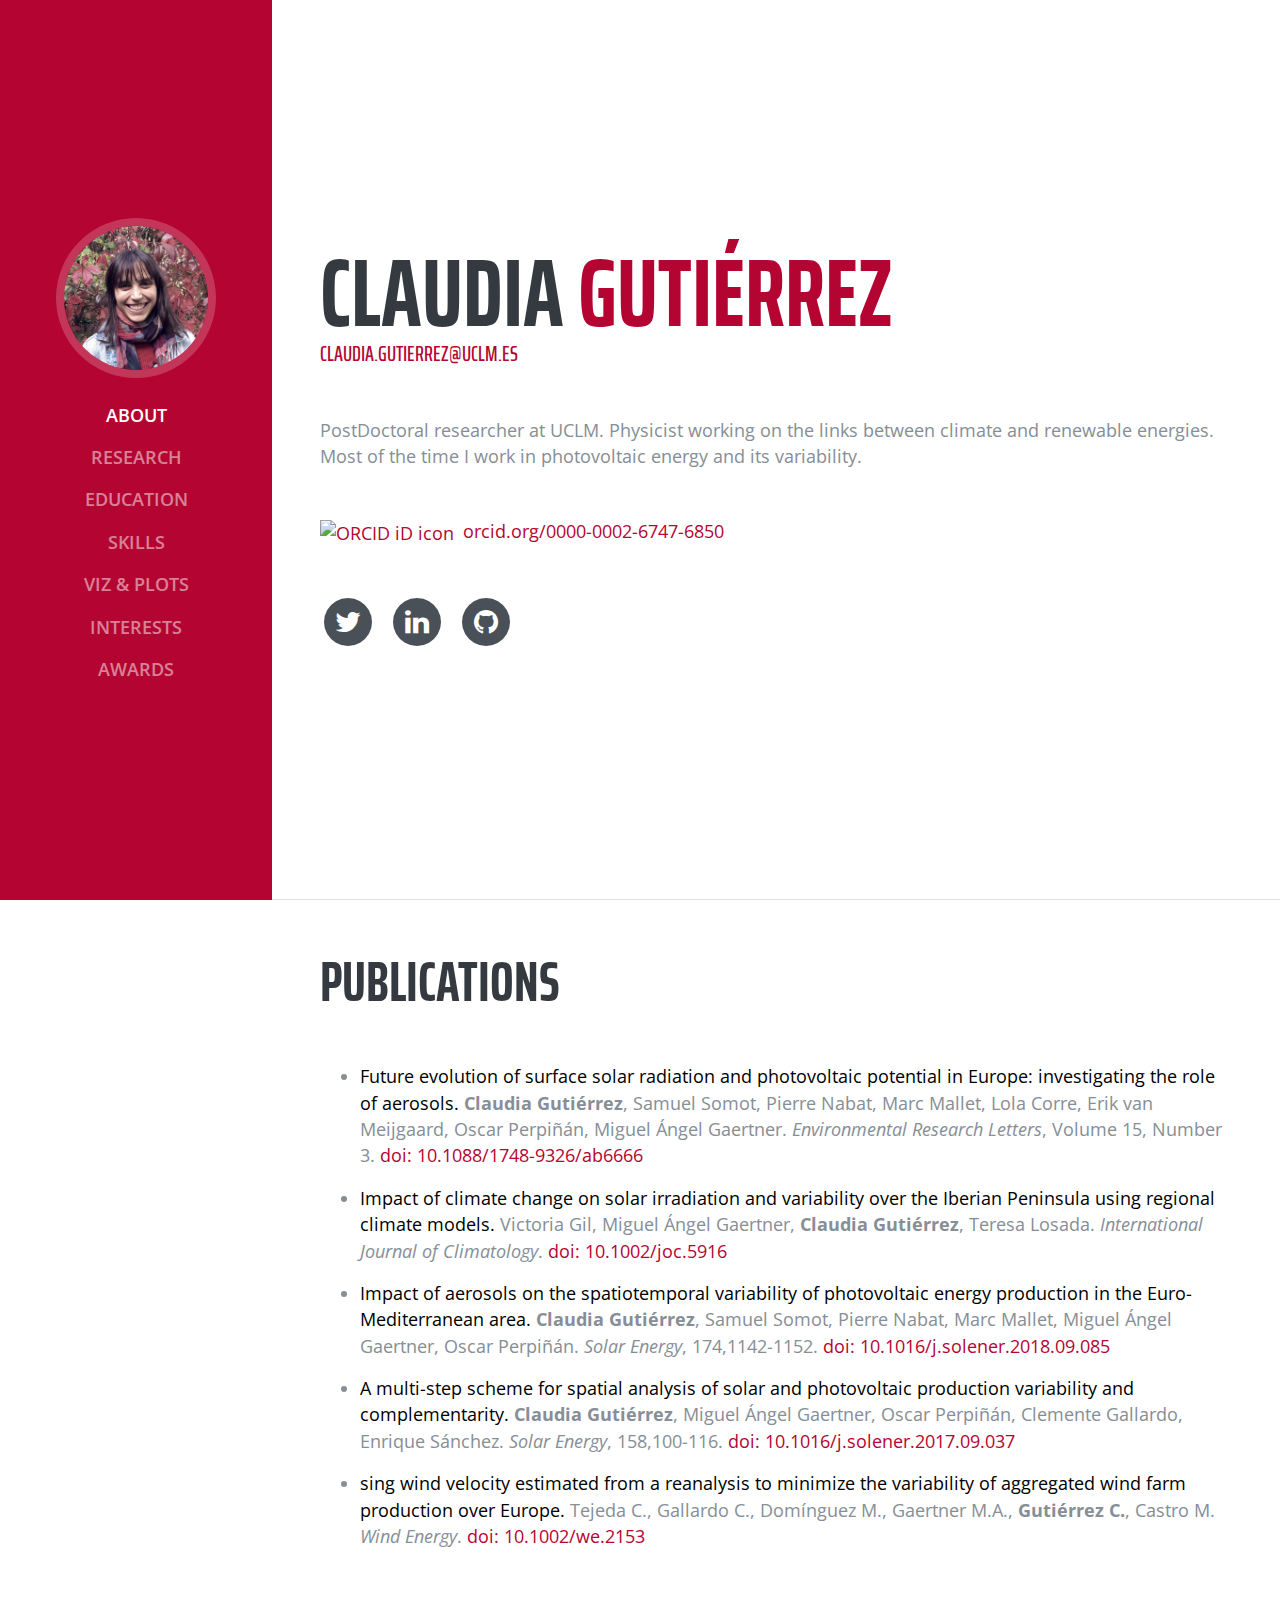
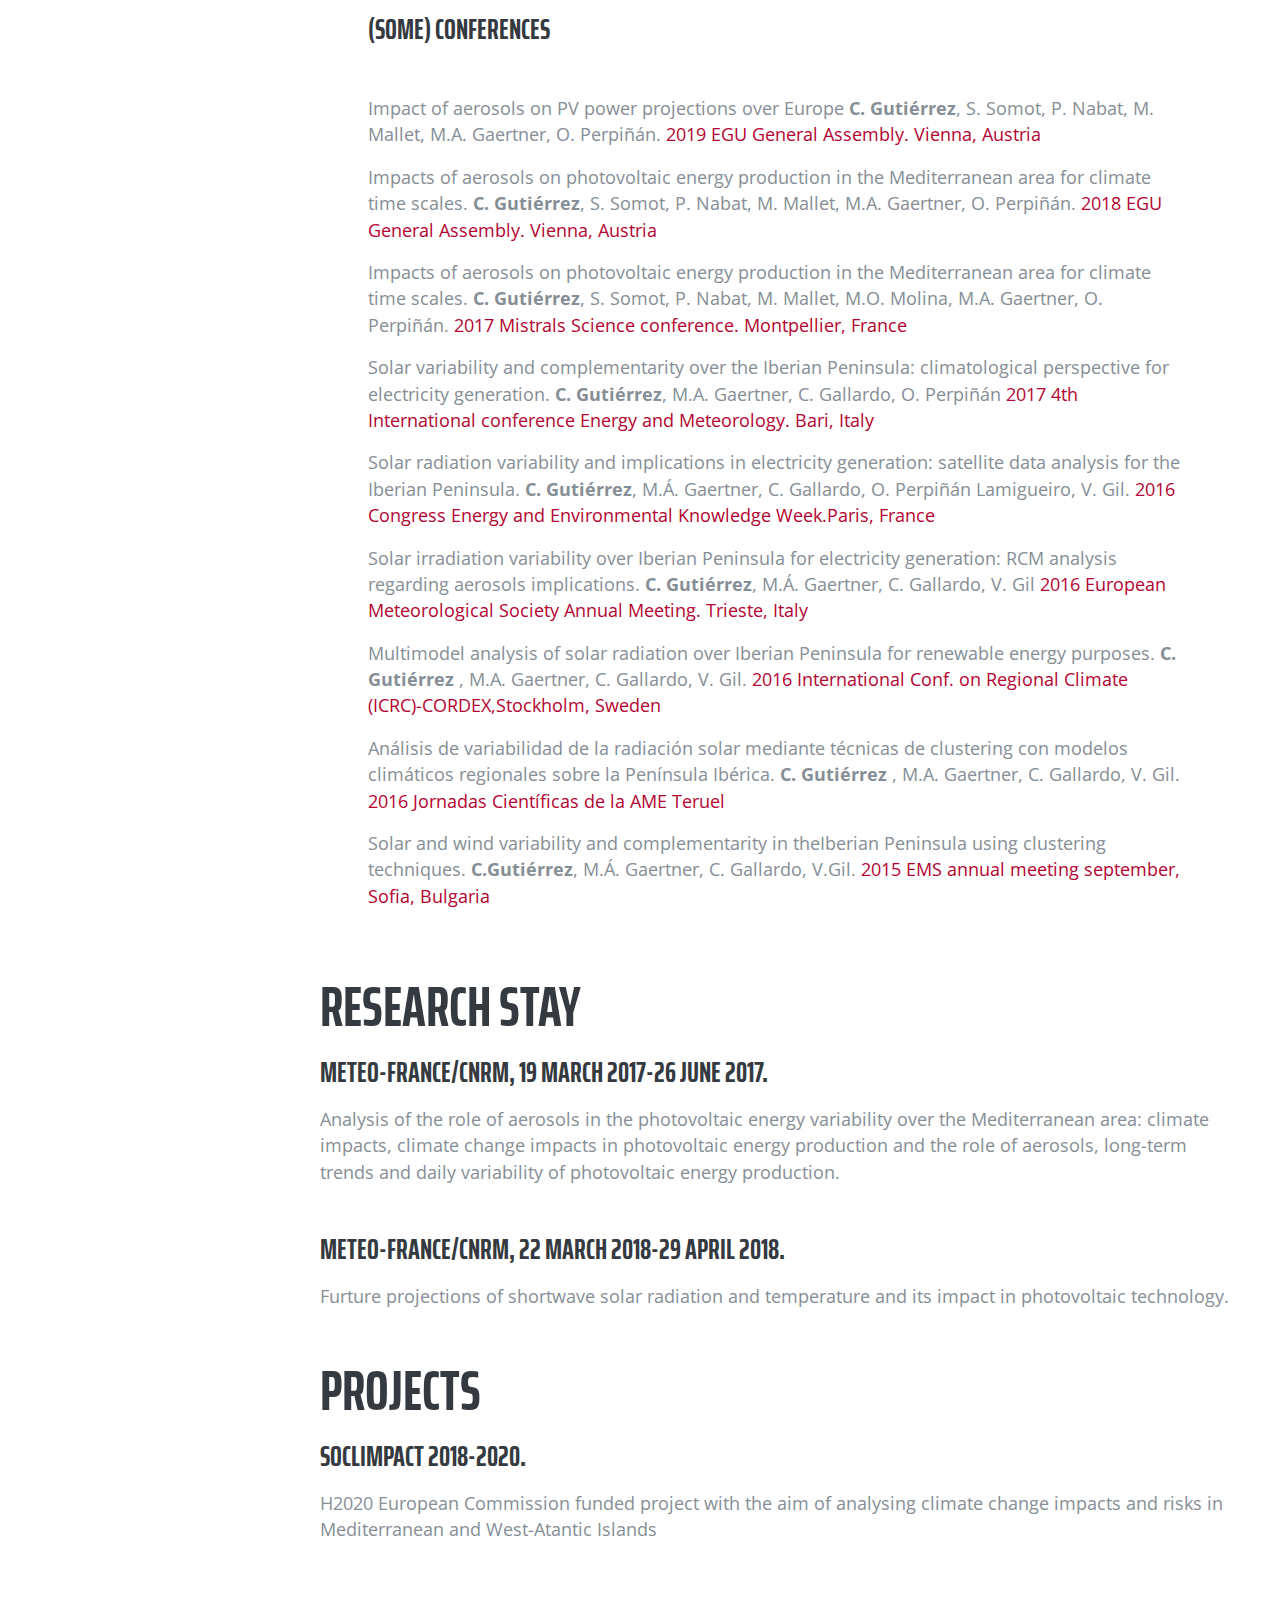
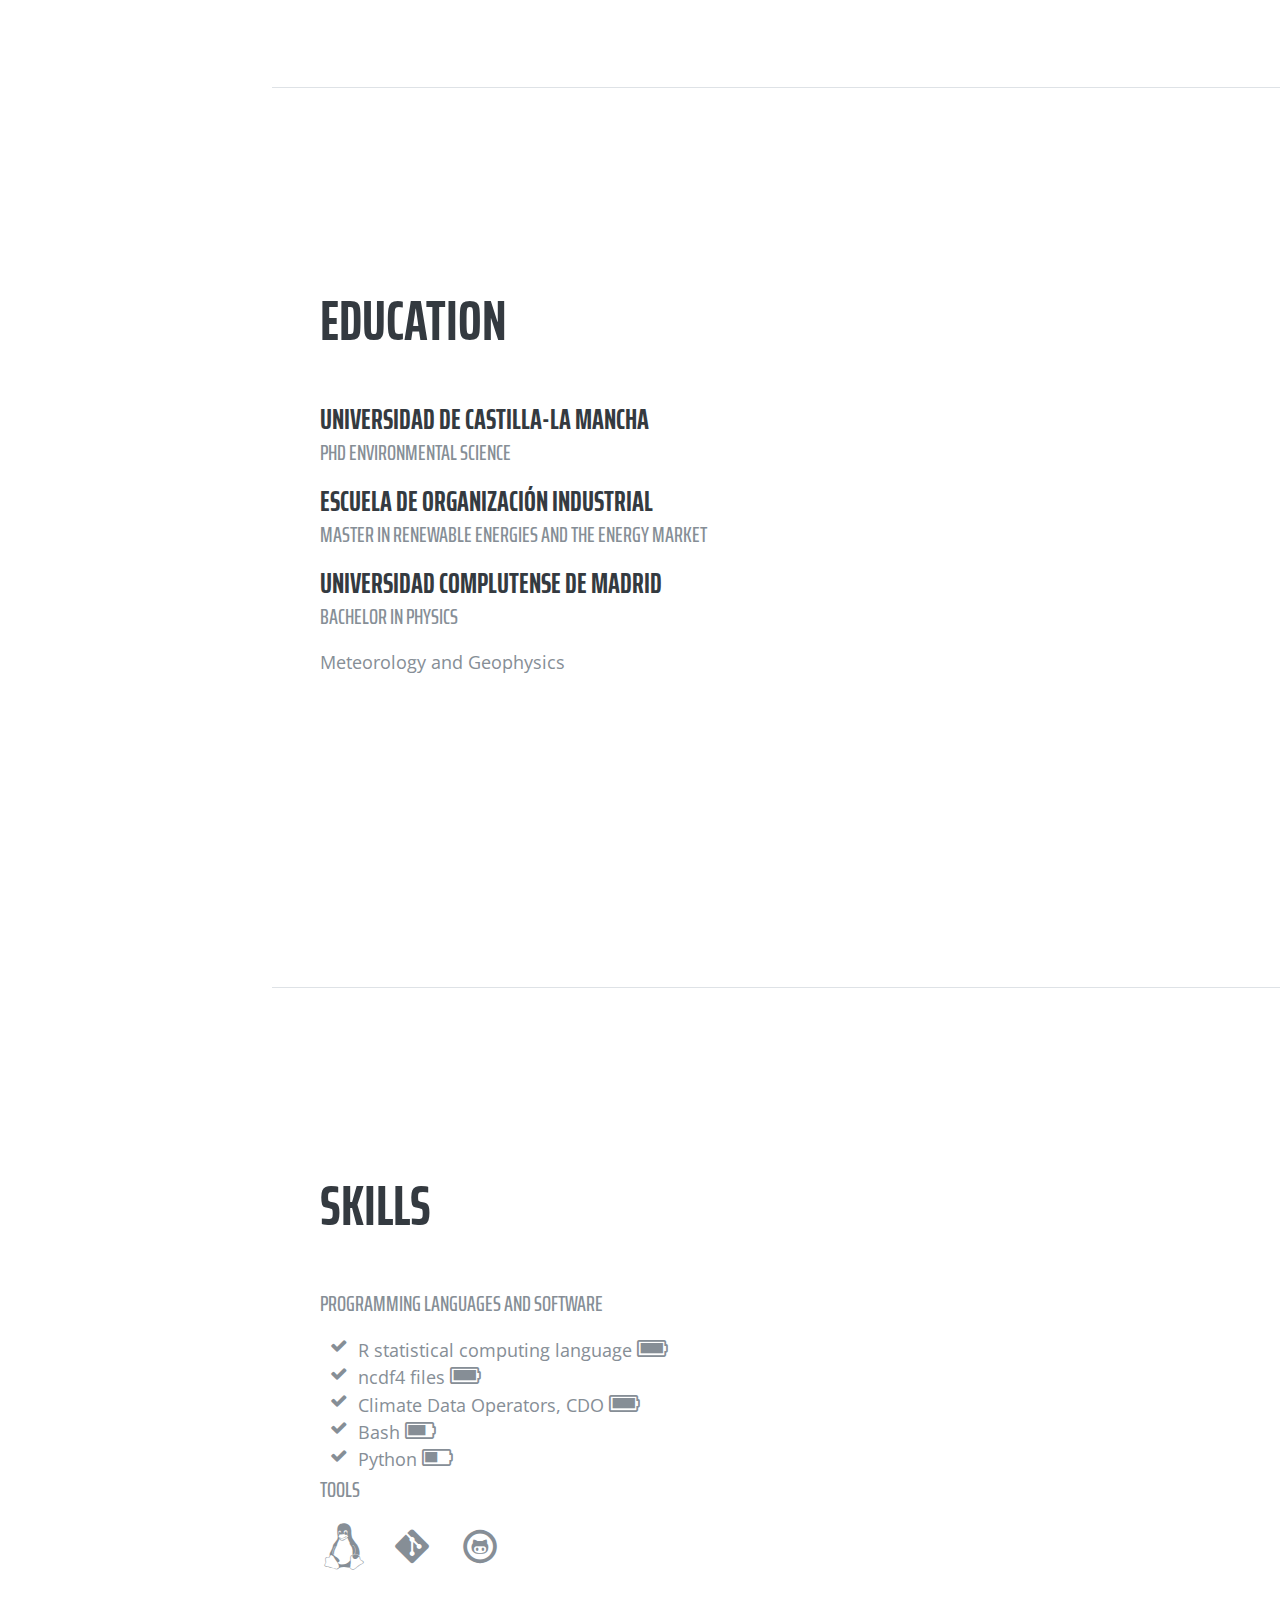
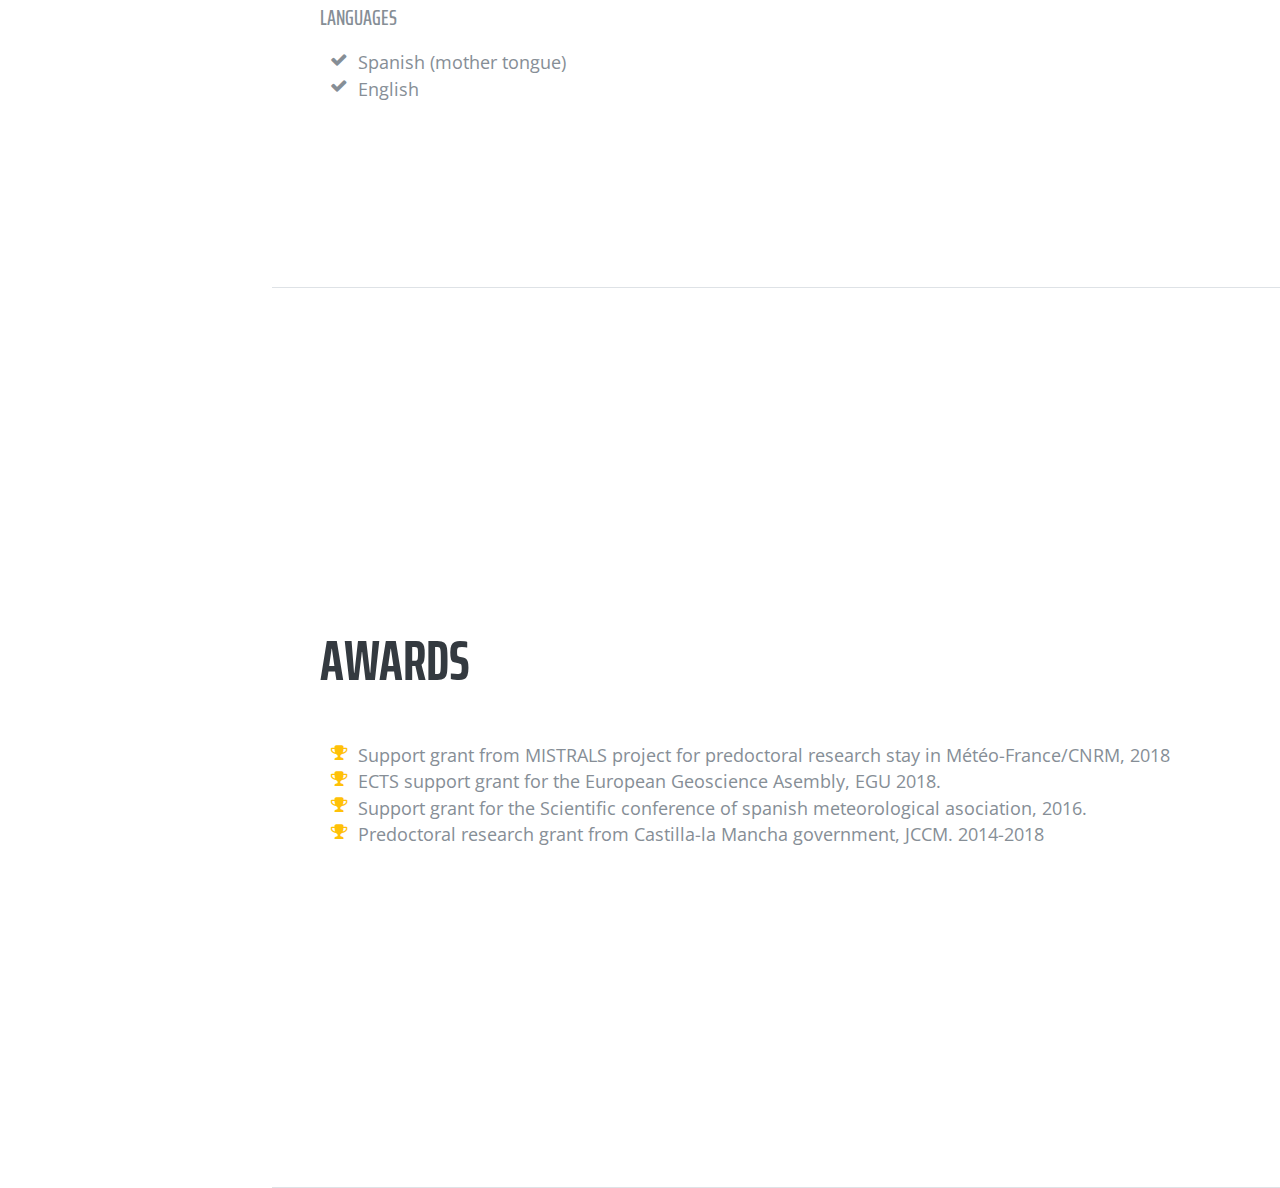
==== commit 25f57c31: "organización página 2" ====
--- a/index.html
+++ b/index.html
@@ -53,11 +53,11 @@
             <a class="nav-link js-scroll-trigger" href="#skills">Skills</a>
           </li>
           <li class="nav-item">
+            <a class="nav-link js-scroll-trigger" href="vizualization.html">Viz & plots</a>
+          </li>
+          <li class="nav-item">
             <a class="nav-link js-scroll-trigger" href="#interests">Interests</a>
-          </li>
-          <li class="nav-item">
-            <a class="nav-link js-scroll-trigger" href="vizualization.html">Viz & plots</a>
-          </li>
+          </li>  
           <li class="nav-item">
             <a class="nav-link js-scroll-trigger" href="#awards">Awards</a>
           </li>
@@ -132,53 +132,50 @@
         <div class="my-auto">
           <h2 class="mb-5">Publications</h2>
    	  <ul><!-- style="list-style-type:circle">-->
- 	  <li><p><strong>Claudia Gutiérrez</strong>, Samuel Somot, Pierre Nabat, Marc Mallet, Lola Corre, Erik van Meijgaard, Oscar Perpiñán, Miguel Ángel Gaertner:
-	Future evolution of surface solar radiation and photovoltaic potential in Europe: investigating the role of aerosols. <i>Environmental Research Letters</i>, Volume 15, Number 3.
-	 <a href="https://iopscience.iop.org/article/10.1088/1748-9326/ab6666" target="_blank">doi: https://iopscience.iop.org/article/10.1088/1748-9326/ab6666</a></p></li>
- 	    <li><p>Victoria Gil, Miguel Ángel Gaertner, <strong>Claudia Gutiérrez</strong>, Teresa Losada:
-	      Impact of climate change on solar irradiation and variability over the Iberian Peninsula using regional climate models. <i>International Journal of Climatology</i>.
+ 	  <li><p> <font color="black"> Future evolution of surface solar radiation and photovoltaic potential in Europe: investigating the role of aerosols.</font> <strong>Claudia Gutiérrez</strong>, Samuel Somot, Pierre Nabat, Marc Mallet, Lola Corre, Erik van Meijgaard, Oscar Perpiñán, Miguel Ángel Gaertner. <i>Environmental Research Letters</i>, Volume 15, Number 3.
+	 <a href="https://iopscience.iop.org/article/10.1088/1748-9326/ab6666" target="_blank">doi: 10.1088/1748-9326/ab6666</a></p></li>
+ 	  <li><p><font color="black"> Impact of climate change on solar irradiation and variability over the Iberian Peninsula using regional climate models.</font> Victoria Gil, Miguel Ángel Gaertner, <strong>Claudia Gutiérrez</strong>, Teresa Losada. <i>International Journal of Climatology</i>.
 	 <a href="https://doi.org/10.1002/joc.5916" target="_blank">doi: 10.1002/joc.5916 </a></p></li>
- 	  <li><p><strong>Claudia Gutiérrez</strong>, Samuel Somot, Pierre Nabat, Marc Mallet, Miguel Ángel Gaertner, Oscar Perpiñán:
-	Impact of aerosols on the spatiotemporal variability of photovoltaic energy production in the Euro-Mediterranean area. <i>Solar Energy</i>, 174,1142-1152.
+ 	 <li><p><font color="black">Impact of aerosols on the spatiotemporal variability of photovoltaic energy production in the Euro-Mediterranean area.</font> <strong> Claudia Gutiérrez</strong>, Samuel Somot, Pierre Nabat, Marc Mallet, Miguel Ángel Gaertner, Oscar Perpiñán. <i>Solar Energy</i>, 174,1142-1152.
 	 <a href="https://doi.org/10.1016/j.solener.2018.09.085" target="_blank">doi: 10.1016/j.solener.2018.09.085</a></p></li>
-	 <li><p><strong>Claudia Gutiérrez</strong>, Miguel Ángel Gaertner, Oscar Perpiñán, Clemente Gallardo, Enrique Sánchez:
-	A multi-step scheme for spatial analysis of solar and photovoltaic production variability and complementarity. <i>Solar Energy</i>, 158,100-116.
+	 <li><p><font color="black">A multi-step scheme for spatial analysis of solar and photovoltaic production variability and complementarity.</font> <strong>Claudia Gutiérrez</strong>, Miguel Ángel Gaertner, Oscar Perpiñán, Clemente Gallardo, Enrique Sánchez. <i>Solar Energy</i>, 158,100-116.
 	<a href="https://doi.org/10.1016/j.solener.2017.09.037" target="_blank">doi: 10.1016/j.solener.2017.09.037</a></p></li>
-        <li><p>Tejeda C., Gallardo C., Domínguez M., Gaertner M.A., <strong>Gutiérrez C.</strong>, Castro M.:
-	Using wind velocity estimated from a reanalysis to minimize the variability of aggregated wind farm production over Europe. <i>Wind Energy</i>.
+        <li><pU><font color="black">sing wind velocity estimated from a reanalysis to minimize the variability of aggregated wind farm production over Europe.</font> Tejeda C., Gallardo C., Domínguez M., Gaertner M.A., <strong>Gutiérrez C.</strong>, Castro M.
+	 <i>Wind Energy</i>.
 	    <a href="https://doi.org/10.1002/we.2153" target="_blank">doi: 10.1002/we.2153</a></p></li>
 	</ul>
 	</div>
  
           <div class="resume-item p-3 p-lg-5 d-flex flex-column"> 
             <div class="resume-content mr-auto">
-              <h3 class="mb-5">Conferences</h3>
+              <h3 class="mb-5"> (Some) Conferences</h3>
       	      <p>Impact of aerosols on PV power projections over Europe
-			    <strong>C. Gutiérrez</strong>, S. Somot, P. Nabat, M. Mallet, M.A. Gaertner, O. Perpiñán.
-			    <span class="text-primary">2019 EGU General Assembly. Vienna, Austria</p>
+		<strong>C. Gutiérrez</strong>, S. Somot, P. Nabat, M. Mallet, M.A. Gaertner, O. Perpiñán.
+		<span class="text-primary">2019 EGU General Assembly. Vienna, Austria</p>
 	      <p>Impacts of aerosols on photovoltaic energy production in the Mediterranean area for climate time scales.
-			    <strong>C. Gutiérrez</strong>, S. Somot, P. Nabat, M. Mallet, M.A. Gaertner, O. Perpiñán.
-			    <span class="text-primary">2018 EGU General Assembly. Vienna, Austria</p>
+		<strong>C. Gutiérrez</strong>, S. Somot, P. Nabat, M. Mallet, M.A. Gaertner, O. Perpiñán.
+		<span class="text-primary">2018 EGU General Assembly. Vienna, Austria</p>
  	      <p>Impacts of aerosols on photovoltaic energy production in the Mediterranean area for climate time scales.
-			    <strong>C. Gutiérrez</strong>, S. Somot, P. Nabat, M. Mallet, M.O. Molina, M.A. Gaertner, O. Perpiñán.
-			    <span class="text-primary">2017 Mistrals Science conference. Montpellier, France</p>
+		<strong>C. Gutiérrez</strong>, S. Somot, P. Nabat, M. Mallet, M.O. Molina, M.A. Gaertner, O. Perpiñán.
+		<span class="text-primary">2017 Mistrals Science conference. Montpellier, France</p>
 	      <p>Solar variability and complementarity over the Iberian Peninsula: climatological perspective for electricity generation.
-			<strong>C. Gutiérrez</strong>, M.A. Gaertner, C. Gallardo, O. Perpiñán
-			<span class="text-primary">4th International conference Energy and Meteorology. Bari, Italy</p>
+		<strong>C. Gutiérrez</strong>, M.A. Gaertner, C. Gallardo, O. Perpiñán
+		<span class="text-primary">2017 4th International conference Energy and Meteorology. Bari, Italy</p>
 	      <p>Solar radiation variability and implications in electricity generation: satellite data analysis for the Iberian Peninsula.
-		    <strong>C. Gutiérrez</strong>, M.Á. Gaertner, C. Gallardo, O. Perpiñán Lamigueiro, V. Gil.
-		    <span class="text-primary">Congress Energy and Environmental Knowledge Week.Paris, France</p>
+		<strong>C. Gutiérrez</strong>, M.Á. Gaertner, C. Gallardo, O. Perpiñán Lamigueiro, V. Gil.
+		<span class="text-primary">2016 Congress Energy and Environmental Knowledge Week.Paris, France</p>
 	      <p>Solar irradiation variability over Iberian Peninsula for electricity generation: RCM analysis regarding aerosols implications.
 		<strong>C. Gutiérrez</strong>, M.Á. Gaertner, C. Gallardo, V. Gil
-		<span class="text-primary">European Meteorological Society Annual Meeting. Trieste, Italy</p>
+		<span class="text-primary">2016 European Meteorological Society Annual Meeting. Trieste, Italy</p>
               <p> Multimodel analysis of solar radiation over Iberian Peninsula for renewable energy purposes.
    		<strong> C. Gutiérrez </strong>, M.A. Gaertner, C. Gallardo, V. Gil.
-		<span class="text-primary">International Conf. on Regional Climate (ICRC)-CORDEX 2016,Stockholm, Sweden</span> </p>
-              <p>Análisis de variabilidad de la radiación solar mediante técnicas de clustering con modelos climáticos regionales sobre la Península Ibérica.<strong>C. Gutiérrez </strong>, M.A. Gaertner, C. Gallardo, V. Gil.
-              <span class="text-primary">Jornadas Científicas de la AME Teruel 2016</span> </p>
+		<span class="text-primary">2016 International Conf. on Regional Climate (ICRC)-CORDEX,Stockholm, Sweden</span> </p>
+              <p>Análisis de variabilidad de la radiación solar mediante técnicas de clustering con modelos climáticos regionales sobre la Península Ibérica.
+		<strong>C. Gutiérrez </strong>, M.A. Gaertner, C. Gallardo, V. Gil.
+		<span class="text-primary">2016 Jornadas Científicas de la AME Teruel</span> </p>
 	      <p>Solar and wind variability and complementarity in theIberian Peninsula using clustering techniques.
-            <strong> C.Gutiérrez</strong>, M.Á. Gaertner, C. Gallardo, V.Gil.
-            <span class="text-primary">EMS annual meeting september 2015, Sofia, Bulgaria</span> </p>
+		<strong> C.Gutiérrez</strong>, M.Á. Gaertner, C. Gallardo, V.Gil.
+		<span class="text-primary">2015 EMS annual meeting september, Sofia, Bulgaria</span> </p>
 
 	    </div> 
           </div>
@@ -196,49 +193,21 @@
 		 <h3 class="mb-3">METEO-FRANCE/CNRM, 22 March 2018-29 April 2018.</h3>
 		 Furture projections of shortwave solar radiation and temperature and its impact in photovoltaic technology.
 	    </div>
-          <!-- <div class="resume-item d-flex flex-column flex-md-row mb-5">
-            <div class="resume-content mr-auto">
-              <h3 class="mb-0">Web Developer</h3>
-              <div class="subheading mb-3">Intelitec Solutions</div>
-              <p>Capitalize on low hanging fruit to identify a ballpark value added activity to beta test. Override the digital divide with additional clickthroughs from DevOps. Nanotechnology immersion along the information highway will close the loop on focusing solely on the bottom line.</p>
-            </div>
-            <div class="resume-date text-md-right">
-              <span class="text-primary">December 2011 - March 2013</span>
-            </div>
-          </div>
-
-          <div class="resume-item d-flex flex-column flex-md-row mb-5">
-            <div class="resume-content mr-auto">
-              <h3 class="mb-0">Junior Web Designer</h3>
-              <div class="subheading mb-3">Shout! Media Productions</div>
-              <p>Podcasting operational change management inside of workflows to establish a framework. Taking seamless key performance indicators offline to maximise the long tail. Keeping your eye on the ball while performing a deep dive on the start-up mentality to derive convergence on cross-platform integration.</p>
-            </div>
-            <div class="resume-date text-md-right">
-              <span class="text-primary">July 2010 - December 2011</span>
-            </div>
-          </div>
-
-          <div class="resume-item d-flex flex-column flex-md-row">
-            <div class="resume-content mr-auto">
-              <h3 class="mb-0">Web Design Intern</h3>
-              <div class="subheading mb-3">Shout! Media Productions</div>
-              <p>Collaboratively administrate empowered markets via plug-and-play networks. Dynamically procrastinate B2C users after installed base benefits. Dramatically visualize customer directed convergence without revolutionary ROI.</p>
-            </div>
-            <div class="resume-date text-md-right">
-              <span class="text-primary">September 2008 - June 2010</span>
-            </div>
-          </div>-->
-
+	  </div>
+
+          <!-- <div class="resume-item d-flex flex-column flex-md-row mb-5"> -->
           <div class="resume-item d-flex flex-column flex-md-row mb-5">
             <div class="resume-content mr-auto">
               <h2 class="mb-3">Projects</h2>
                <div class="resume-item d-flex flex-column flex-md-row mb-5">
 		 <div class="resume-content mr-auto">
-		   <h3 class="mb-3">SOCLIMPACT</h3>
-		   H2020 European Commission funded project with the aim of analysing climate change impacts and risks in Mediterranean and West-Atantic Islands 
+		   <h3 class="mb-3">SOCLIMPACT 2018-2020.</h3>
+	  	   H2020 European Commission funded project with the aim of analysing climate change impacts and risks in Mediterranean and West-Atantic Islands
 		 </div>
 		 </div>
-		 </div>
+	  	 </div>
+	    </div>
+	   </div>
          
 
       </section>
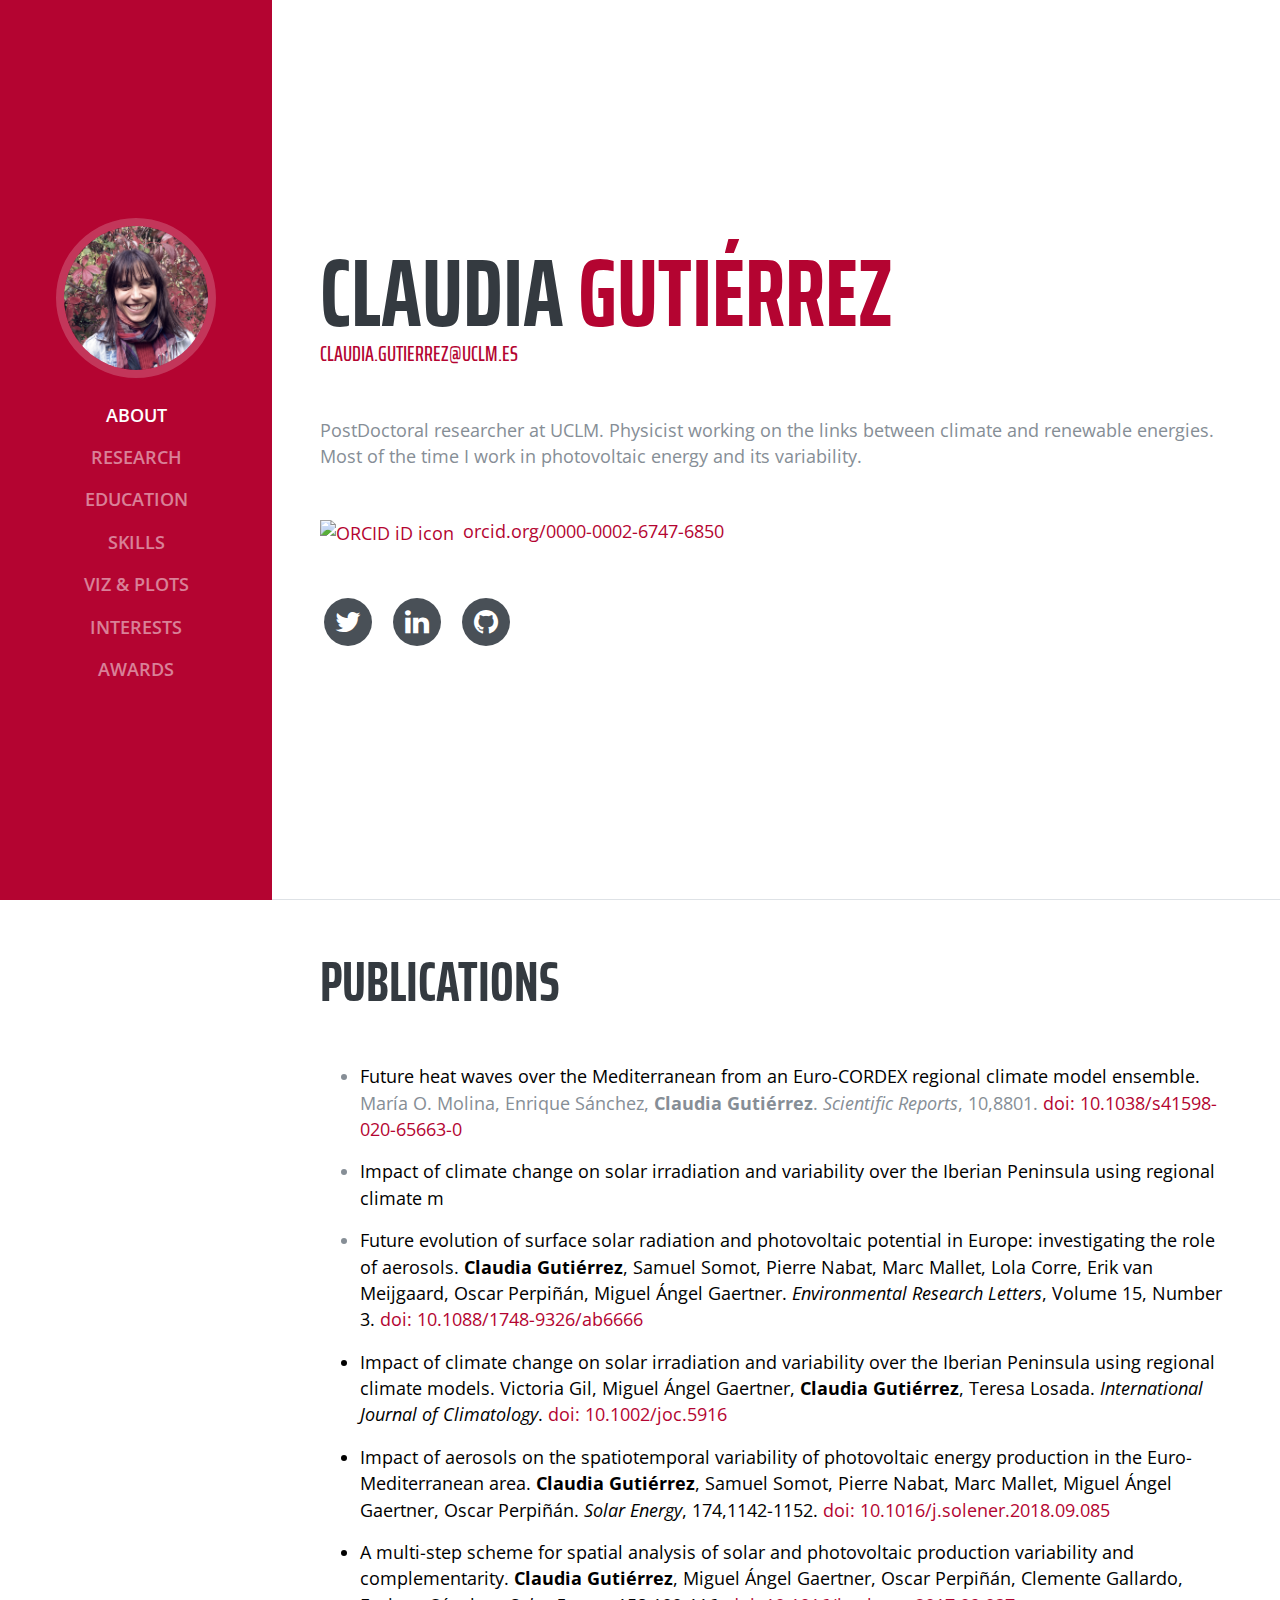
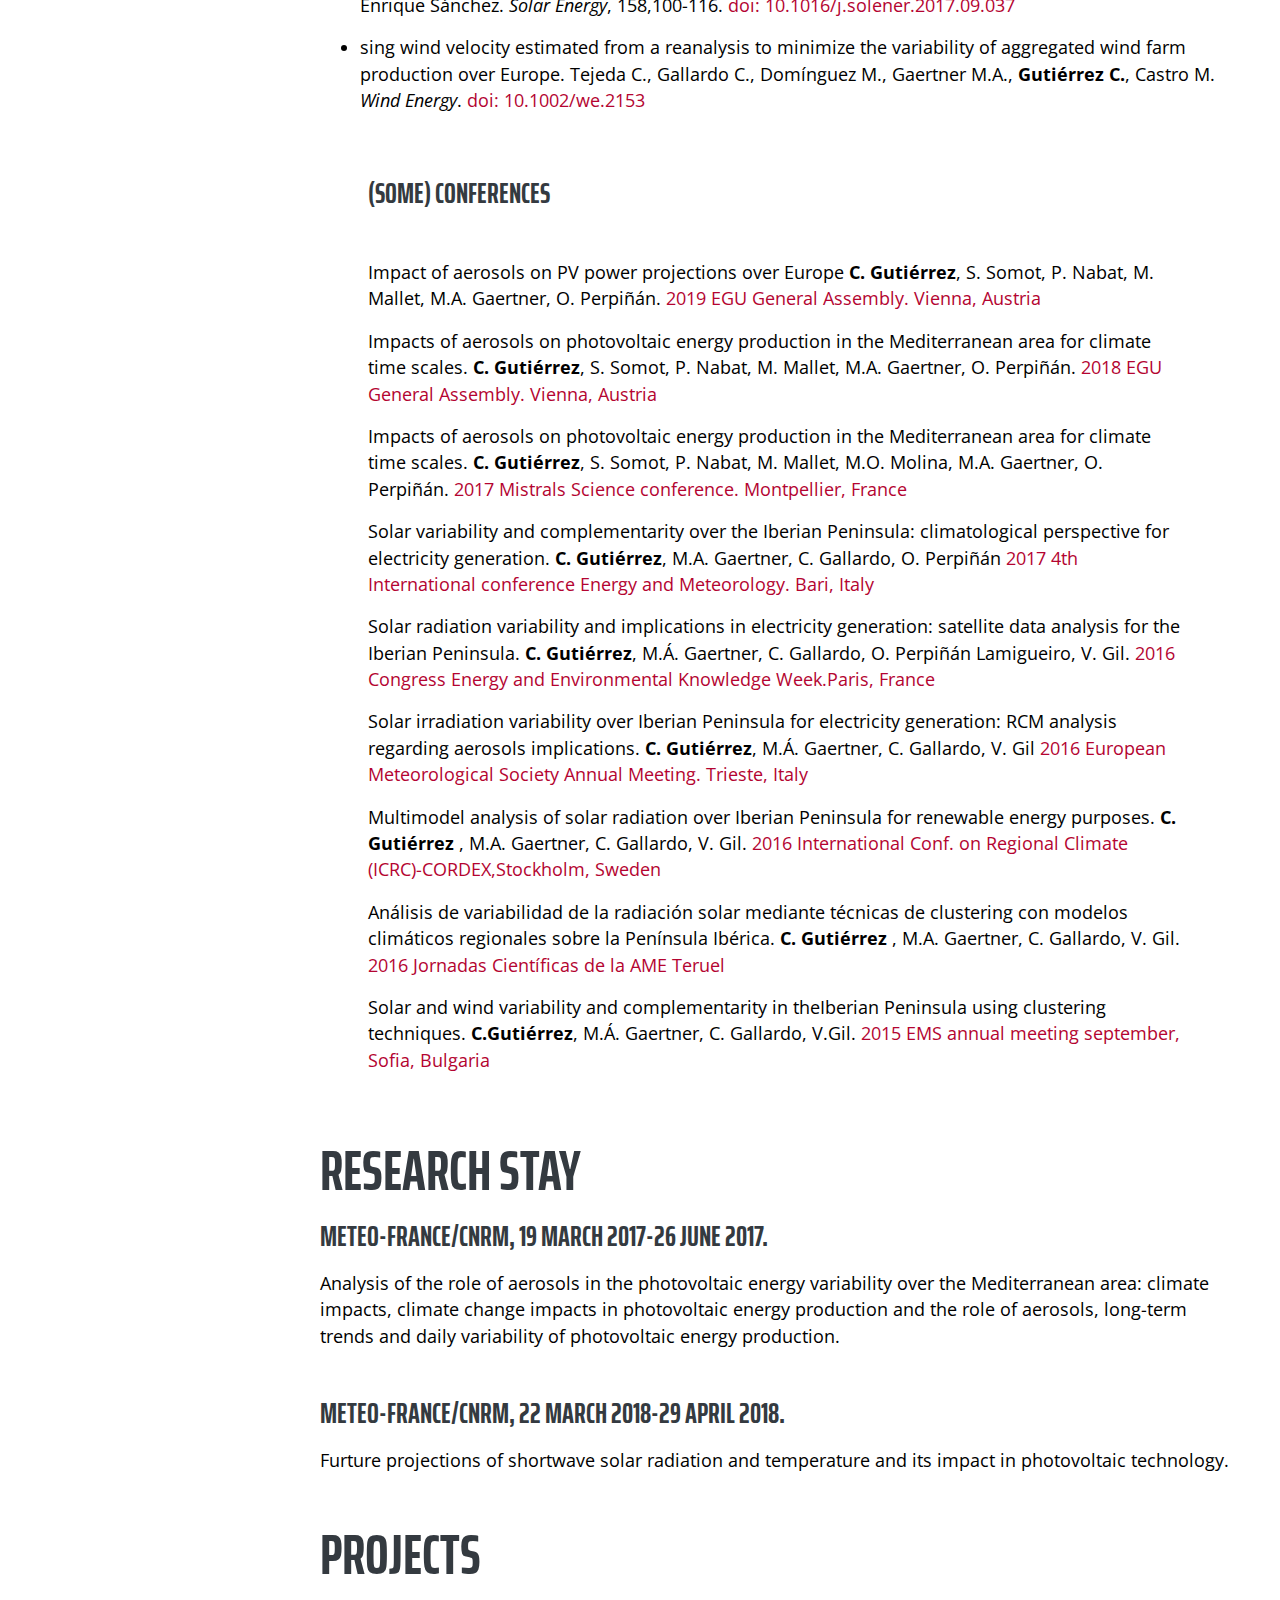
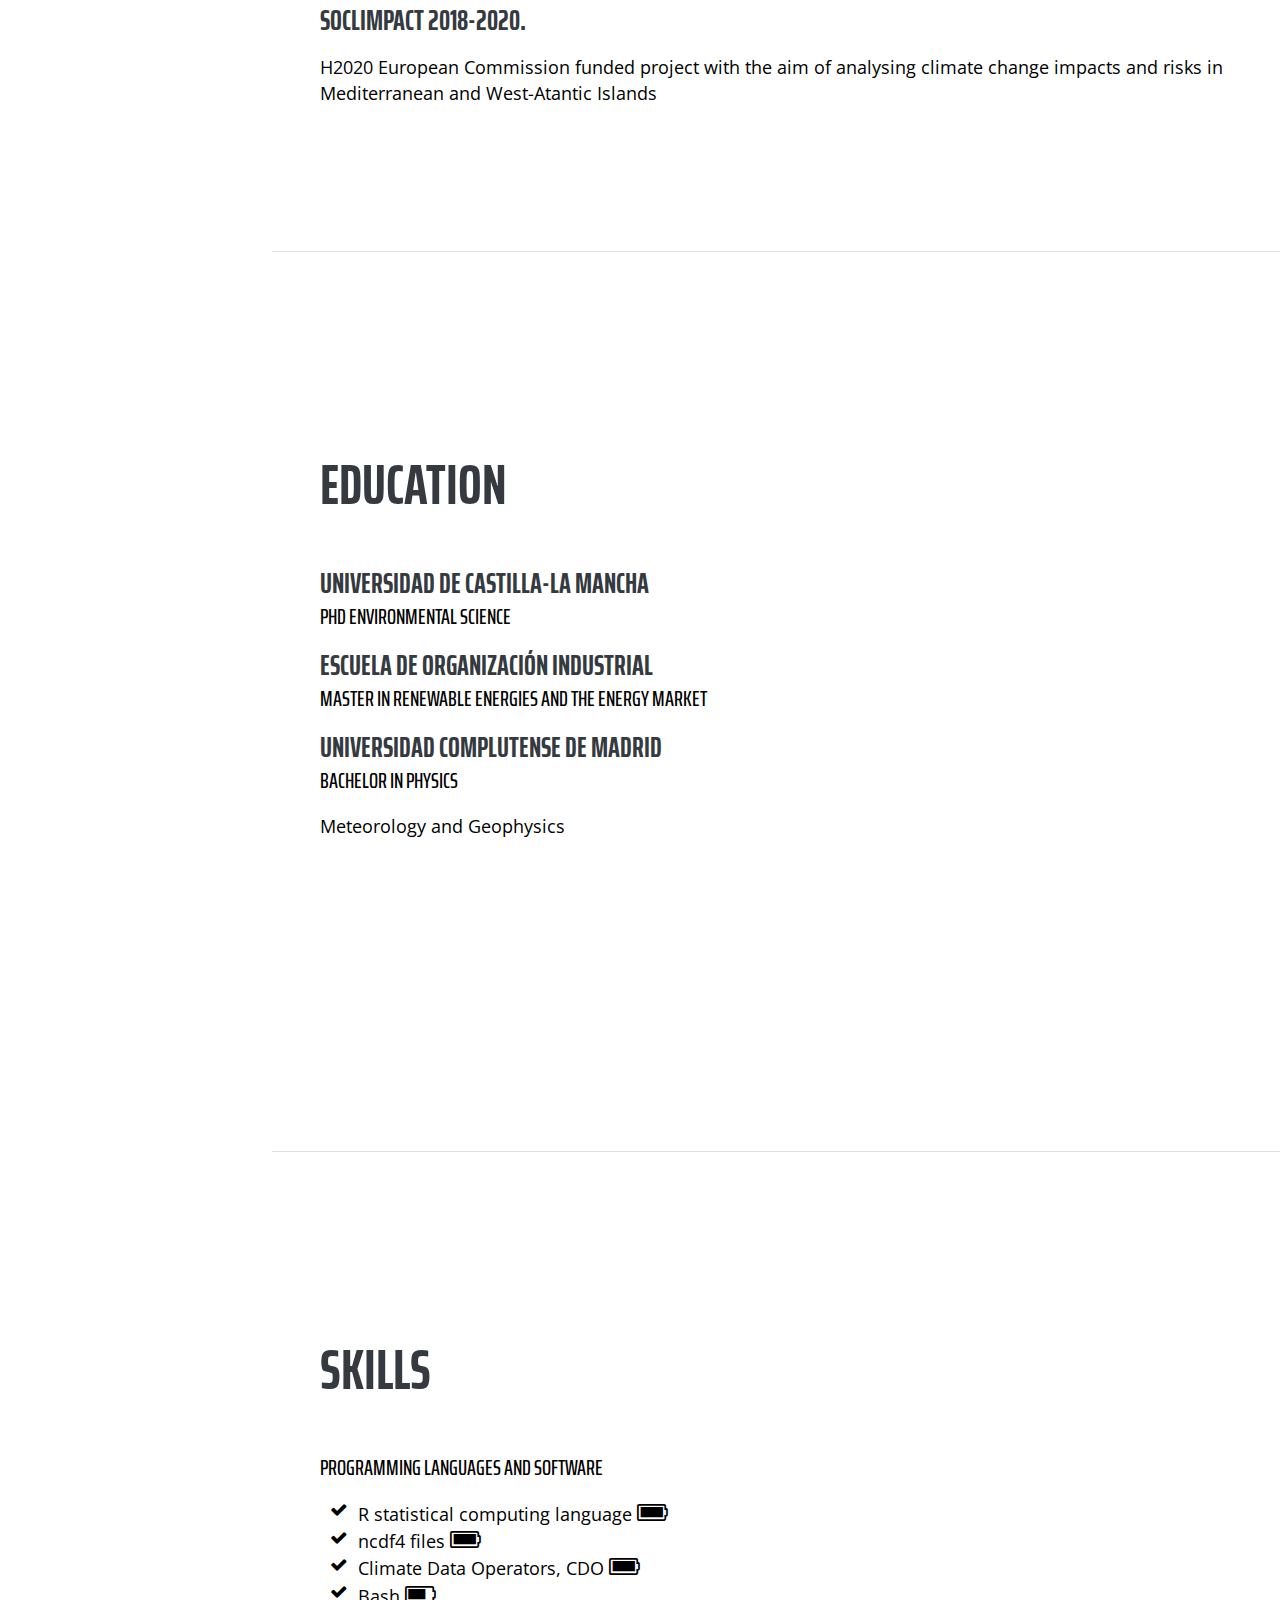
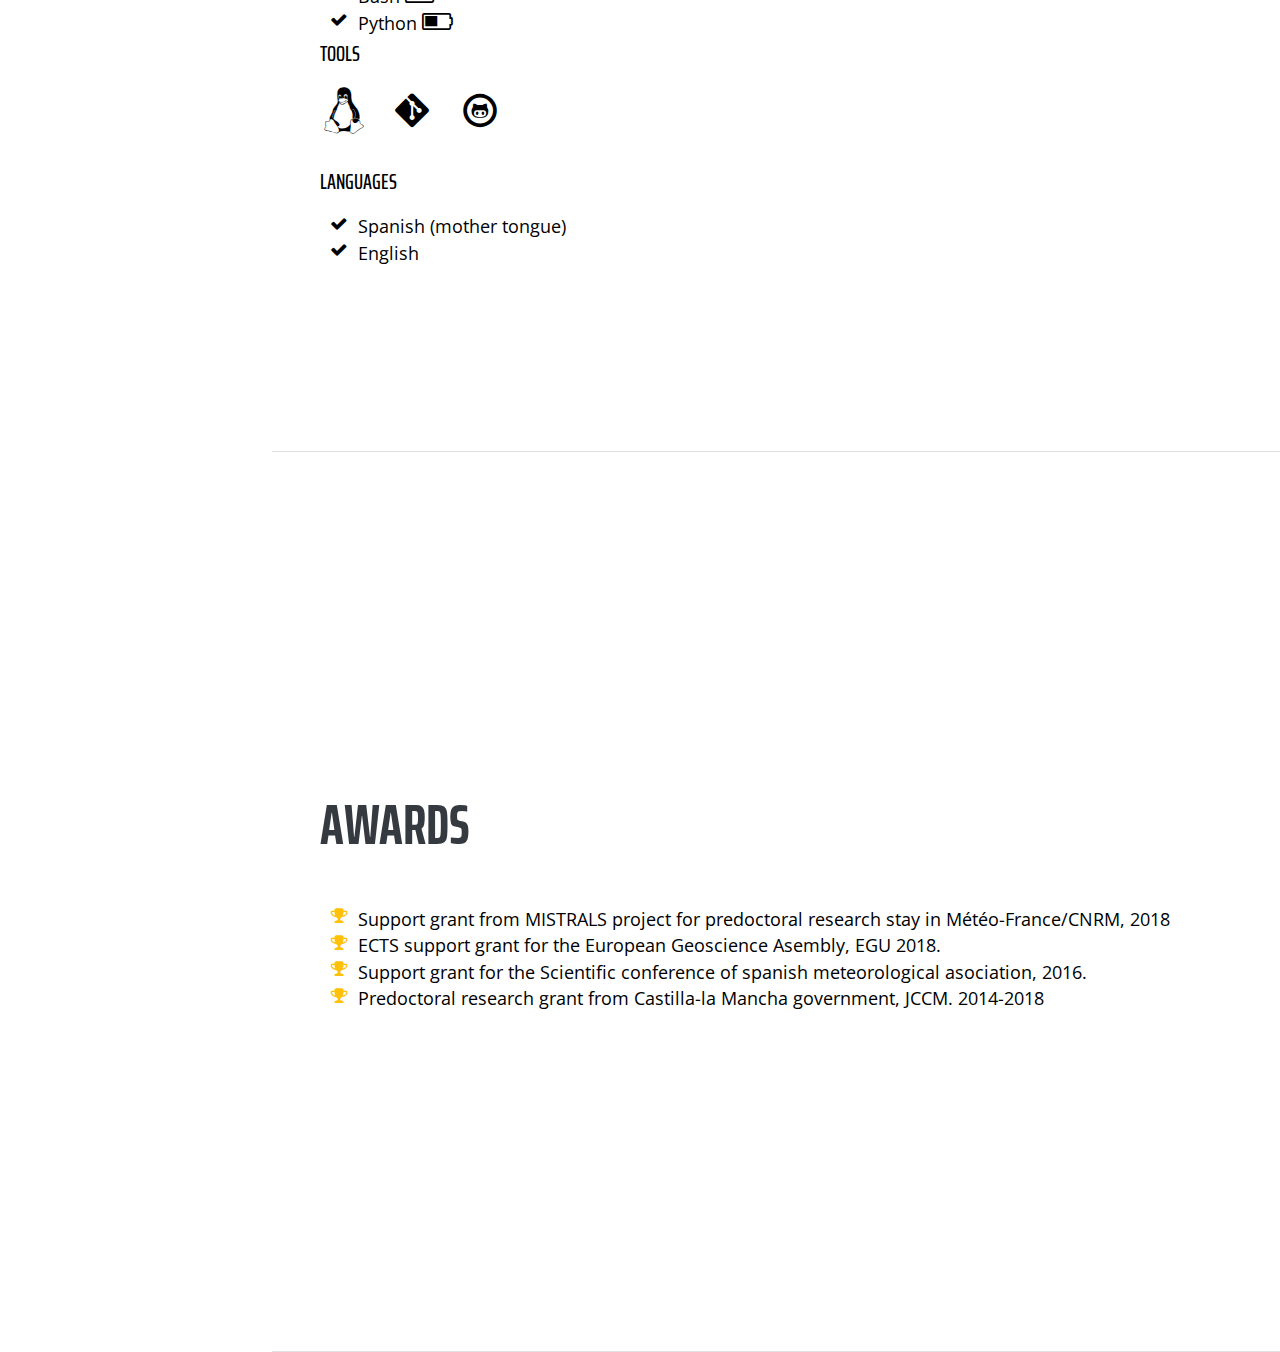
==== commit 8b5d6913: "add new paper" ====
--- a/index.html
+++ b/index.html
@@ -131,8 +131,11 @@
     <section class="resume-section p-3 p-lg-5 d-flex flex-column" id="research">
         <div class="my-auto">
           <h2 class="mb-5">Publications</h2>
-   	  <ul><!-- style="list-style-type:circle">-->
- 	  <li><p> <font color="black"> Future evolution of surface solar radiation and photovoltaic potential in Europe: investigating the role of aerosols.</font> <strong>Claudia Gutiérrez</strong>, Samuel Somot, Pierre Nabat, Marc Mallet, Lola Corre, Erik van Meijgaard, Oscar Perpiñán, Miguel Ángel Gaertner. <i>Environmental Research Letters</i>, Volume 15, Number 3.
+   	  <ul><!-- style="list-style-type:circle">--> 
+ 	  <li><p> <font color="black"> Future heat waves over the Mediterranean from an Euro-CORDEX regional climate model ensemble.</font> María O. Molina, Enrique Sánchez, <strong>Claudia Gutiérrez</strong>. <i>Scientific Reports</i>, 10,8801.
+	 <a href="https://www.nature.com/articles/s41598-020-65663-0" target="_blank">doi: 10.1038/s41598-020-65663-0</a></p></li>
+ 	  <li><p><font color="black"> Impact of climate change on solar irradiation and variability over the Iberian Peninsula using regional climate m
+ 	    <li><p> <font color="black"> Future evolution of surface solar radiation and photovoltaic potential in Europe: investigating the role of aerosols.</font> <strong>Claudia Gutiérrez</strong>, Samuel Somot, Pierre Nabat, Marc Mallet, Lola Corre, Erik van Meijgaard, Oscar Perpiñán, Miguel Ángel Gaertner. <i>Environmental Research Letters</i>, Volume 15, Number 3.
 	 <a href="https://iopscience.iop.org/article/10.1088/1748-9326/ab6666" target="_blank">doi: 10.1088/1748-9326/ab6666</a></p></li>
  	  <li><p><font color="black"> Impact of climate change on solar irradiation and variability over the Iberian Peninsula using regional climate models.</font> Victoria Gil, Miguel Ángel Gaertner, <strong>Claudia Gutiérrez</strong>, Teresa Losada. <i>International Journal of Climatology</i>.
 	 <a href="https://doi.org/10.1002/joc.5916" target="_blank">doi: 10.1002/joc.5916 </a></p></li>
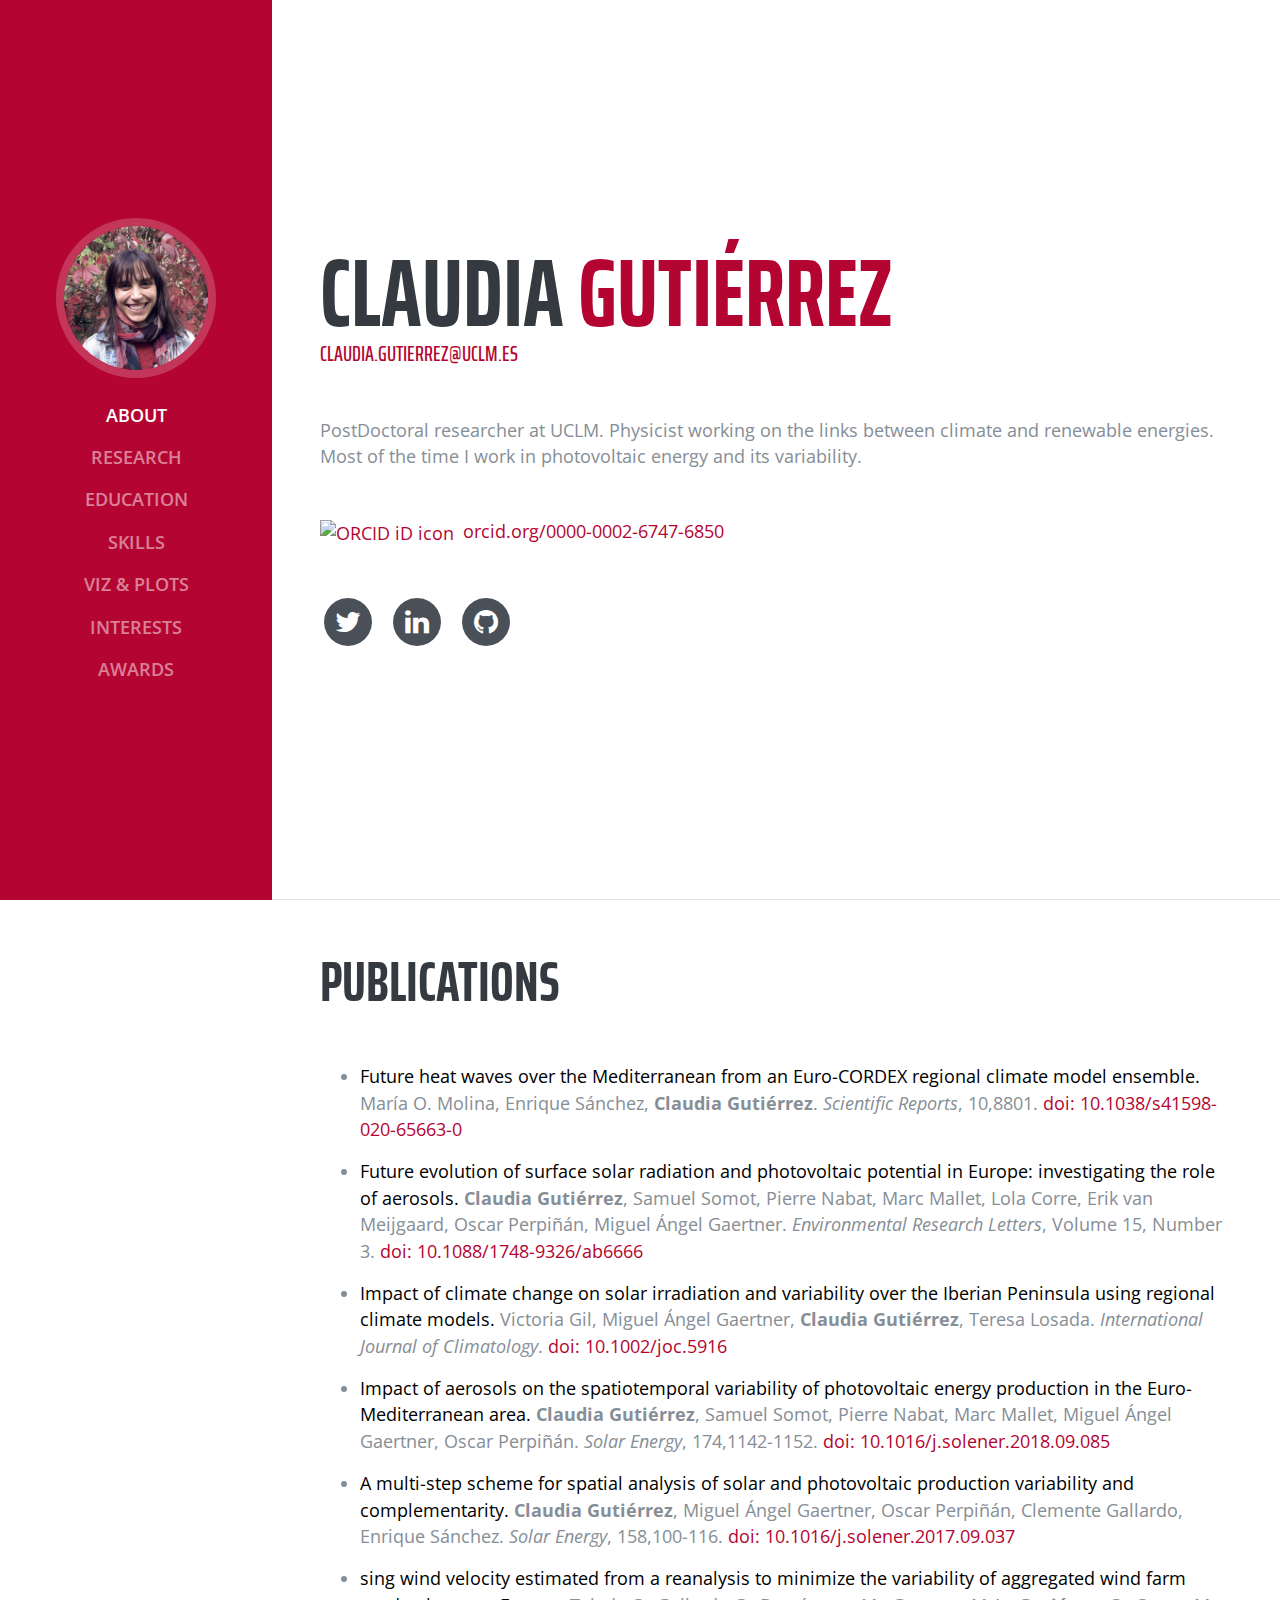
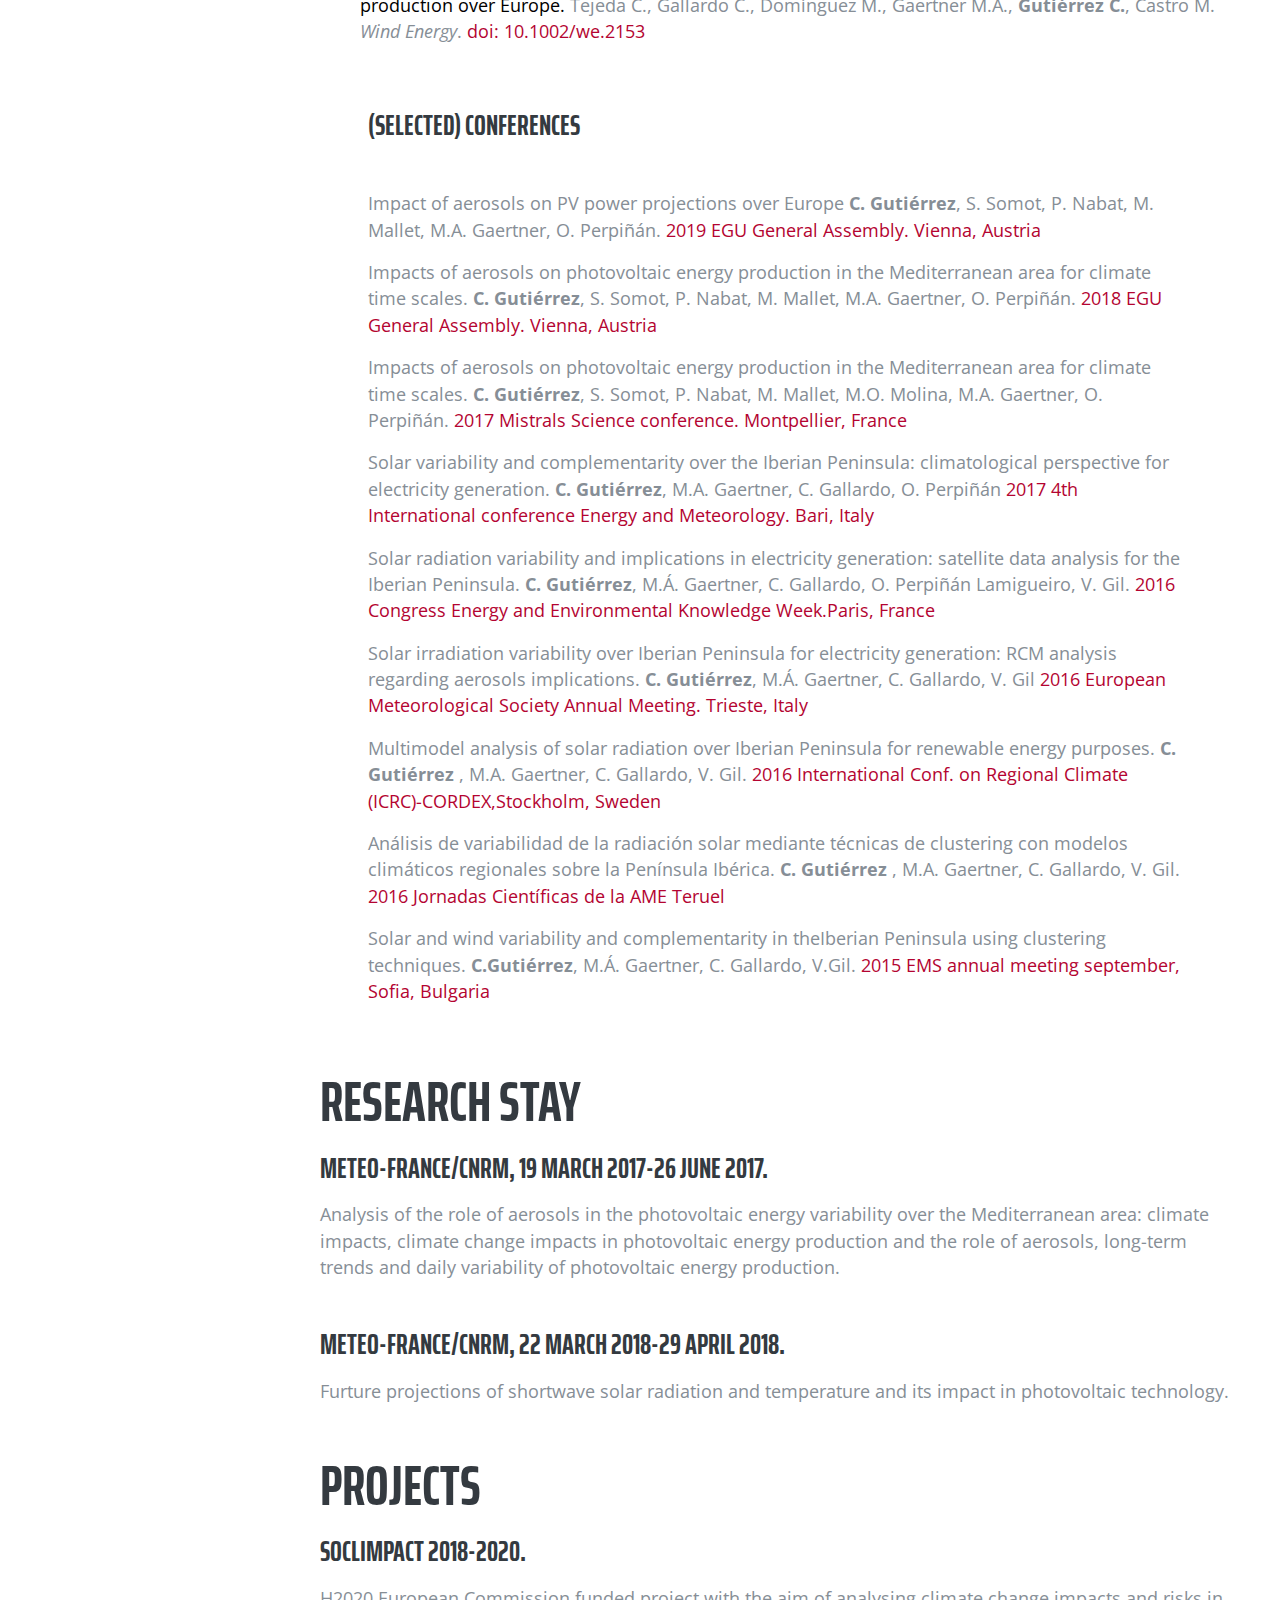
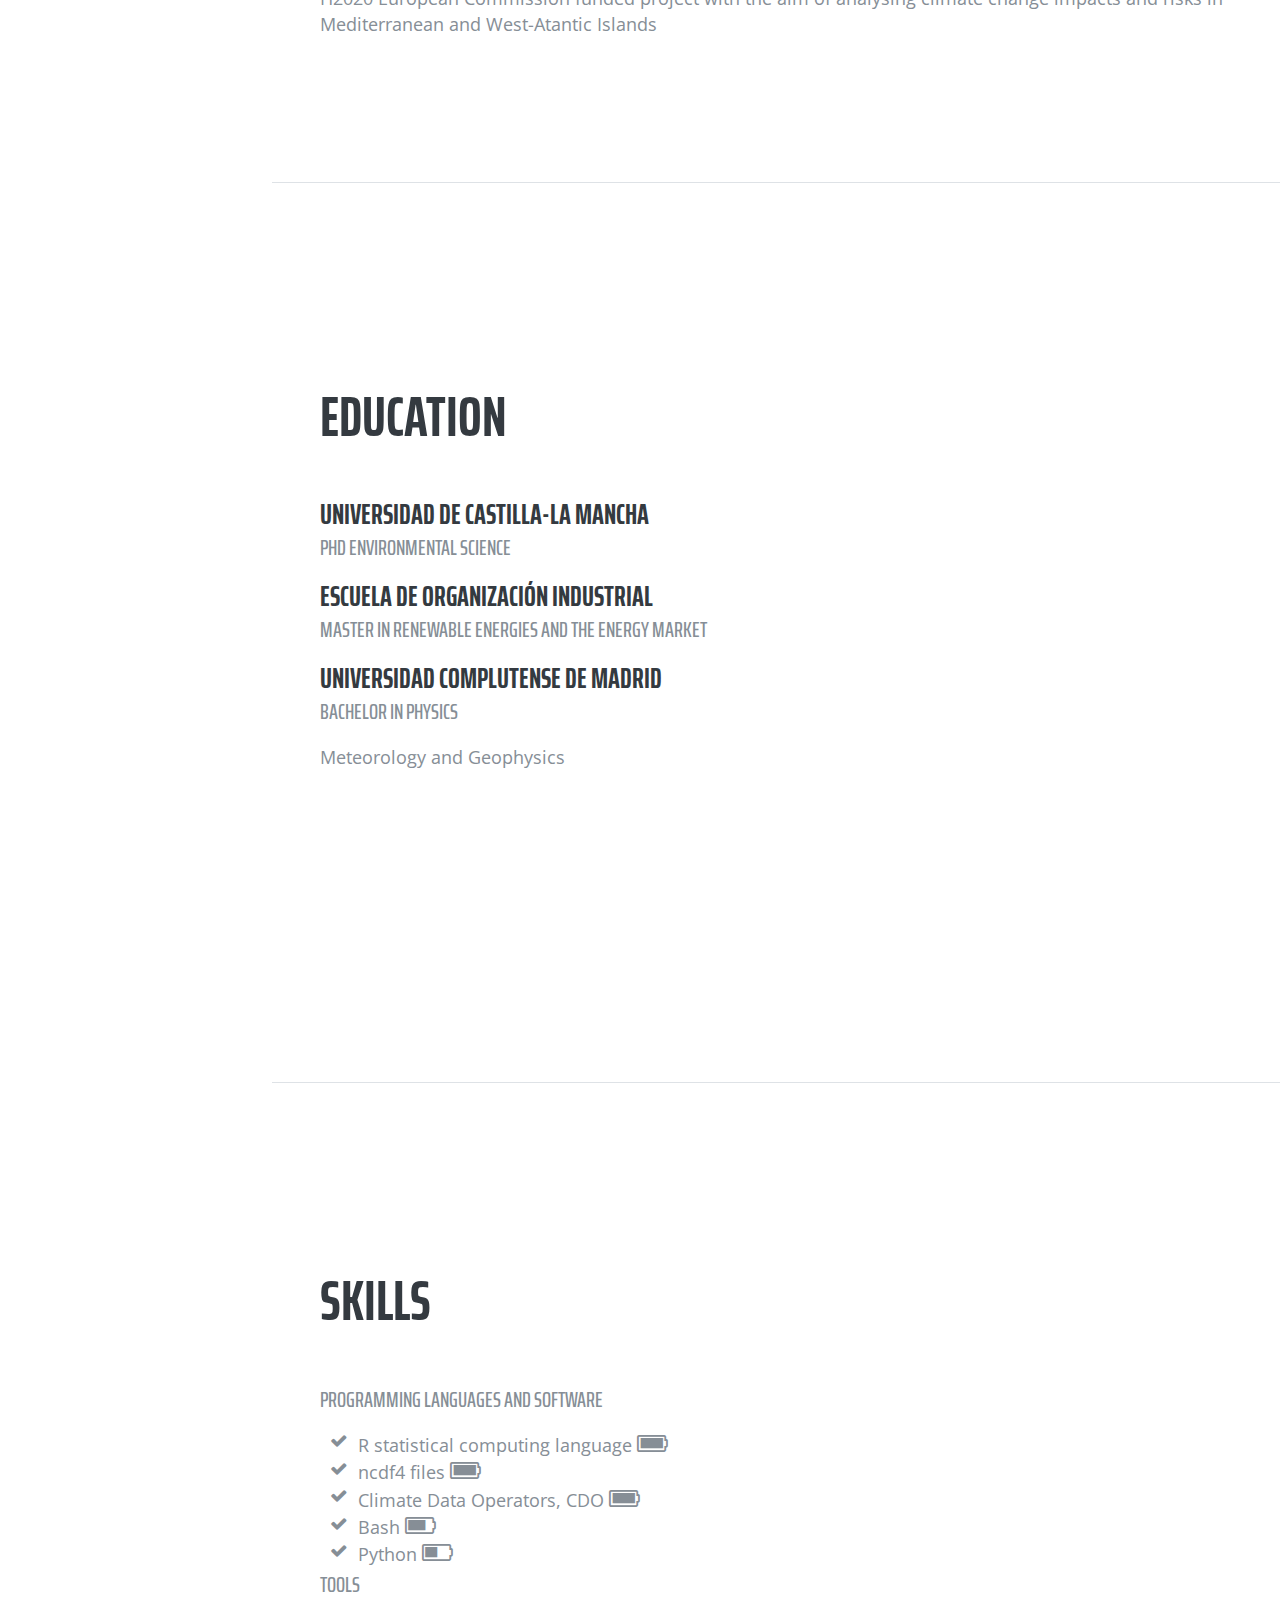
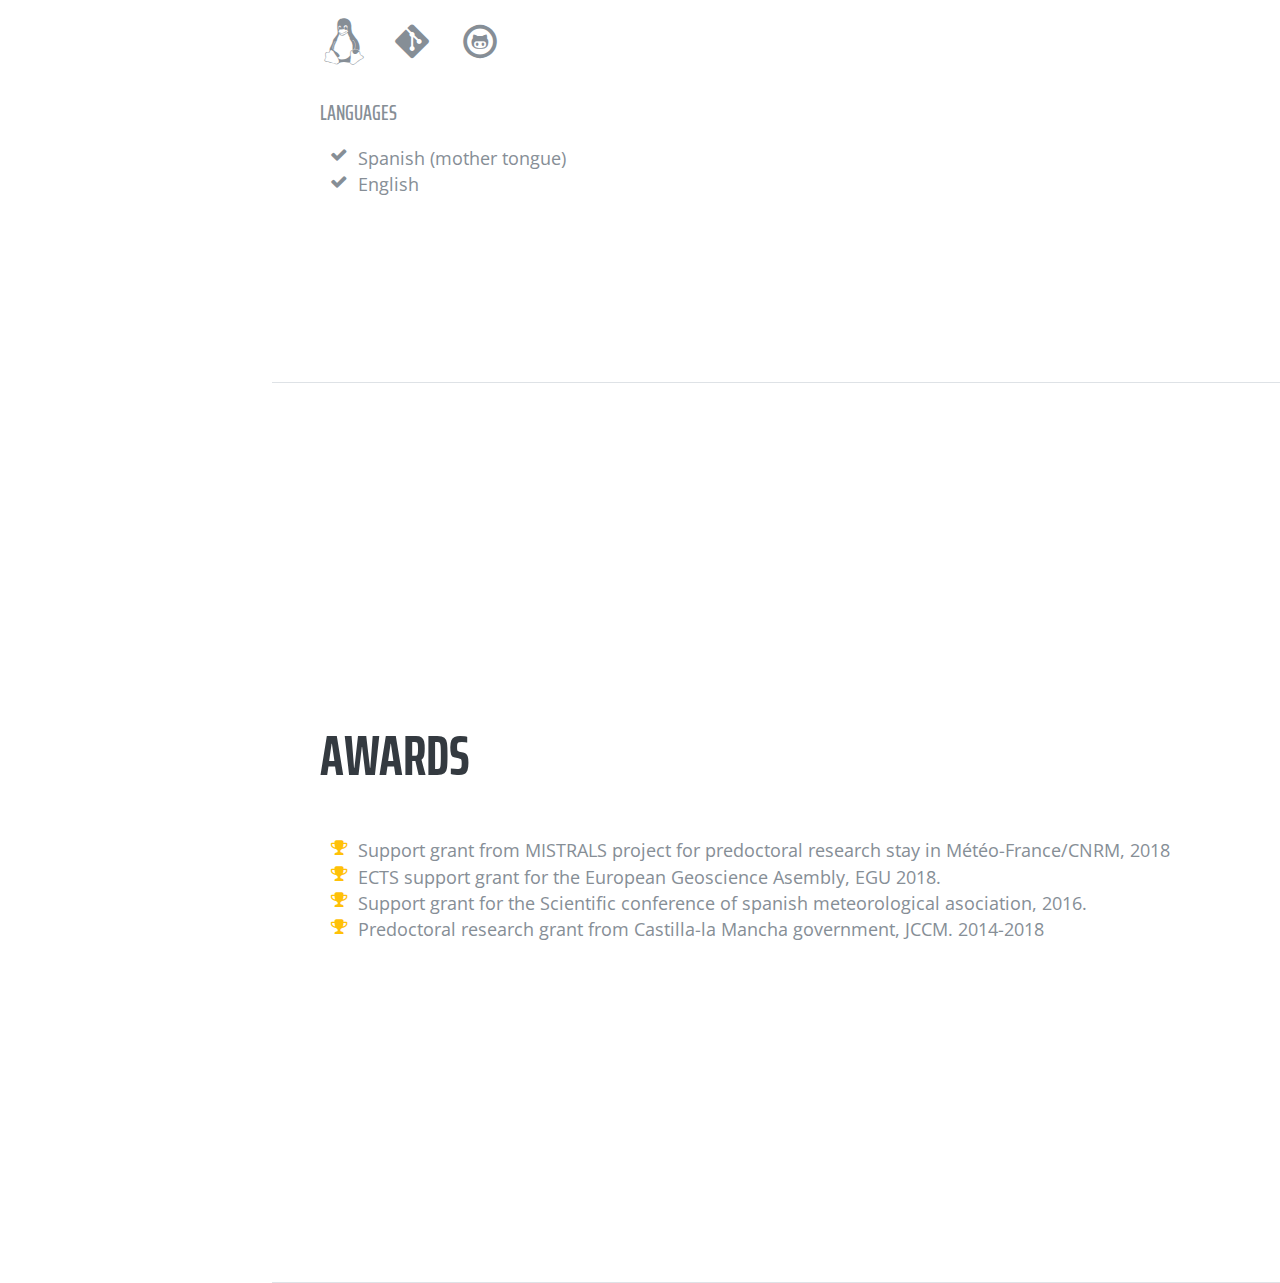
==== commit 48007ece: "add new paper" ====
--- a/index.html
+++ b/index.html
@@ -134,8 +134,7 @@
    	  <ul><!-- style="list-style-type:circle">--> 
  	  <li><p> <font color="black"> Future heat waves over the Mediterranean from an Euro-CORDEX regional climate model ensemble.</font> María O. Molina, Enrique Sánchez, <strong>Claudia Gutiérrez</strong>. <i>Scientific Reports</i>, 10,8801.
 	 <a href="https://www.nature.com/articles/s41598-020-65663-0" target="_blank">doi: 10.1038/s41598-020-65663-0</a></p></li>
- 	  <li><p><font color="black"> Impact of climate change on solar irradiation and variability over the Iberian Peninsula using regional climate m
- 	    <li><p> <font color="black"> Future evolution of surface solar radiation and photovoltaic potential in Europe: investigating the role of aerosols.</font> <strong>Claudia Gutiérrez</strong>, Samuel Somot, Pierre Nabat, Marc Mallet, Lola Corre, Erik van Meijgaard, Oscar Perpiñán, Miguel Ángel Gaertner. <i>Environmental Research Letters</i>, Volume 15, Number 3.
+ 	  <li><p> <font color="black"> Future evolution of surface solar radiation and photovoltaic potential in Europe: investigating the role of aerosols.</font> <strong>Claudia Gutiérrez</strong>, Samuel Somot, Pierre Nabat, Marc Mallet, Lola Corre, Erik van Meijgaard, Oscar Perpiñán, Miguel Ángel Gaertner. <i>Environmental Research Letters</i>, Volume 15, Number 3.
 	 <a href="https://iopscience.iop.org/article/10.1088/1748-9326/ab6666" target="_blank">doi: 10.1088/1748-9326/ab6666</a></p></li>
  	  <li><p><font color="black"> Impact of climate change on solar irradiation and variability over the Iberian Peninsula using regional climate models.</font> Victoria Gil, Miguel Ángel Gaertner, <strong>Claudia Gutiérrez</strong>, Teresa Losada. <i>International Journal of Climatology</i>.
 	 <a href="https://doi.org/10.1002/joc.5916" target="_blank">doi: 10.1002/joc.5916 </a></p></li>
@@ -151,7 +150,7 @@
  
           <div class="resume-item p-3 p-lg-5 d-flex flex-column"> 
             <div class="resume-content mr-auto">
-              <h3 class="mb-5"> (Some) Conferences</h3>
+              <h3 class="mb-5"> (Selected) Conferences</h3>
       	      <p>Impact of aerosols on PV power projections over Europe
 		<strong>C. Gutiérrez</strong>, S. Somot, P. Nabat, M. Mallet, M.A. Gaertner, O. Perpiñán.
 		<span class="text-primary">2019 EGU General Assembly. Vienna, Austria</p>
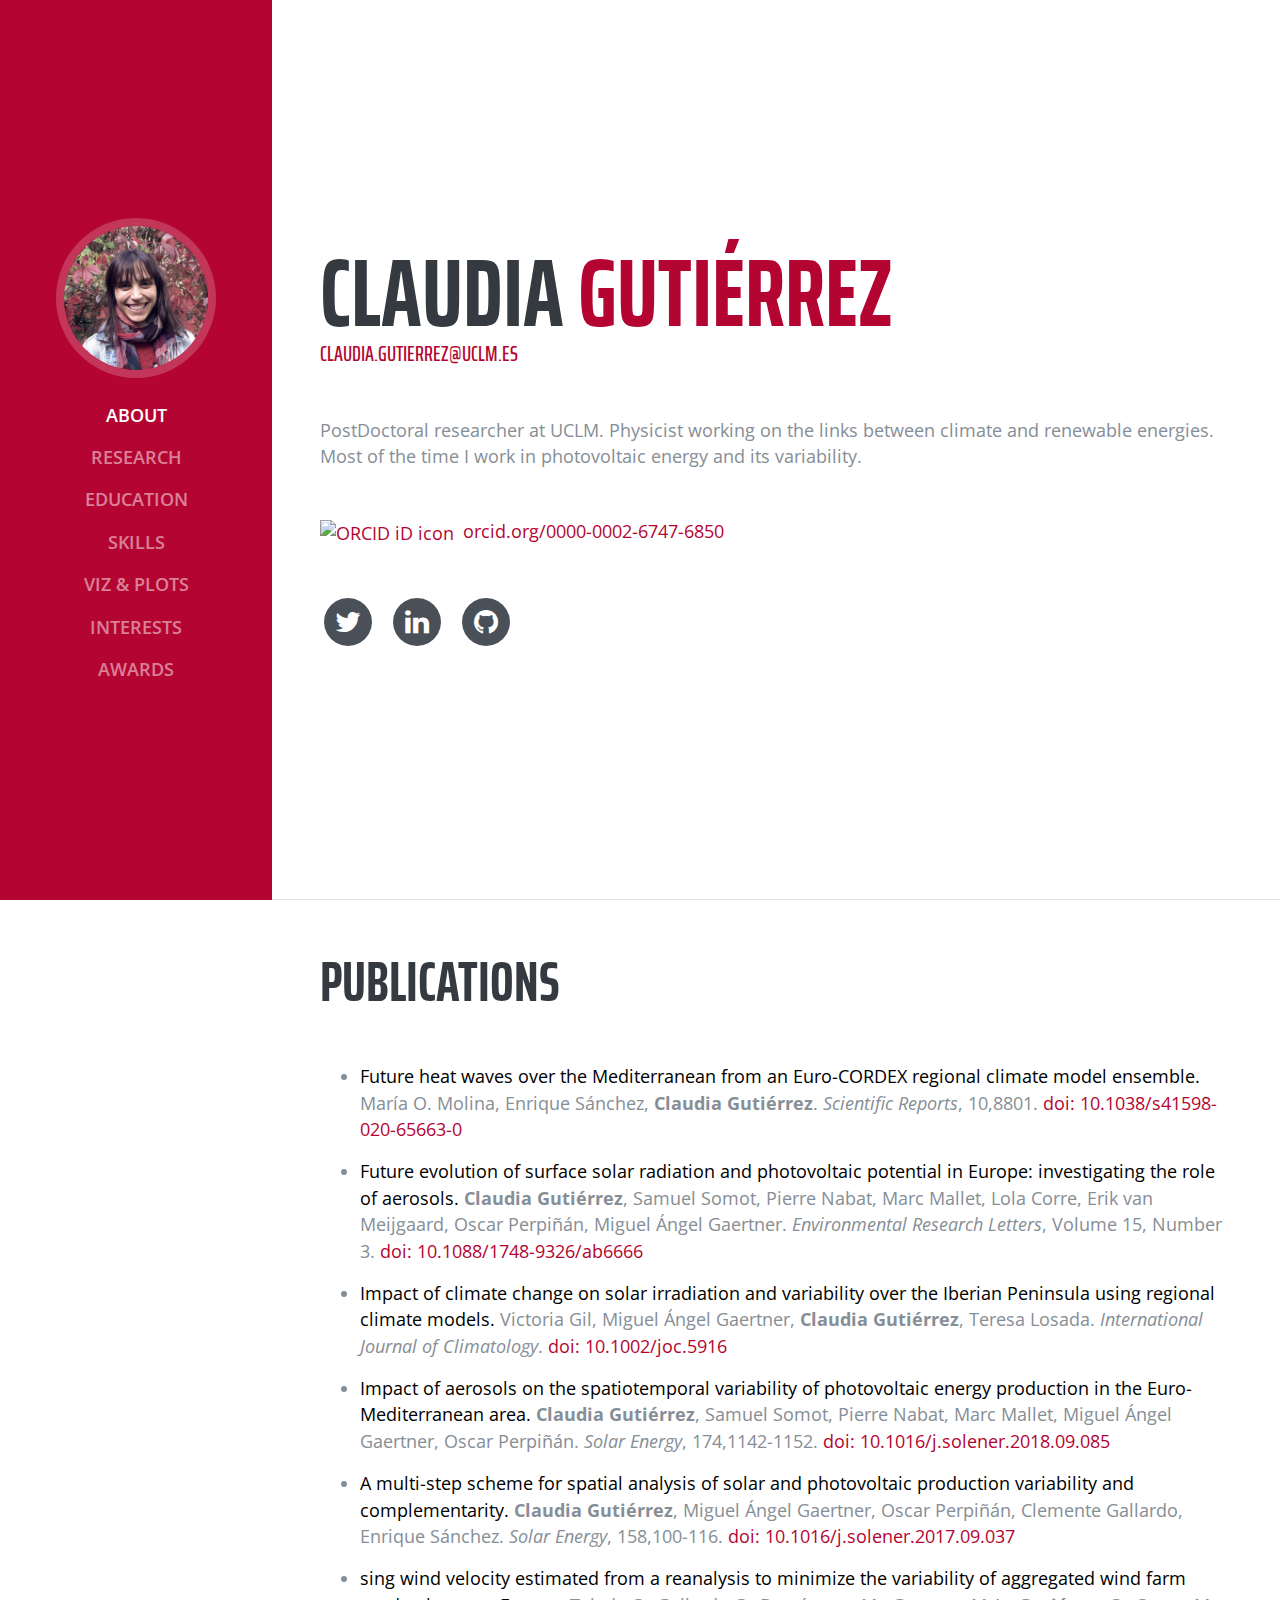
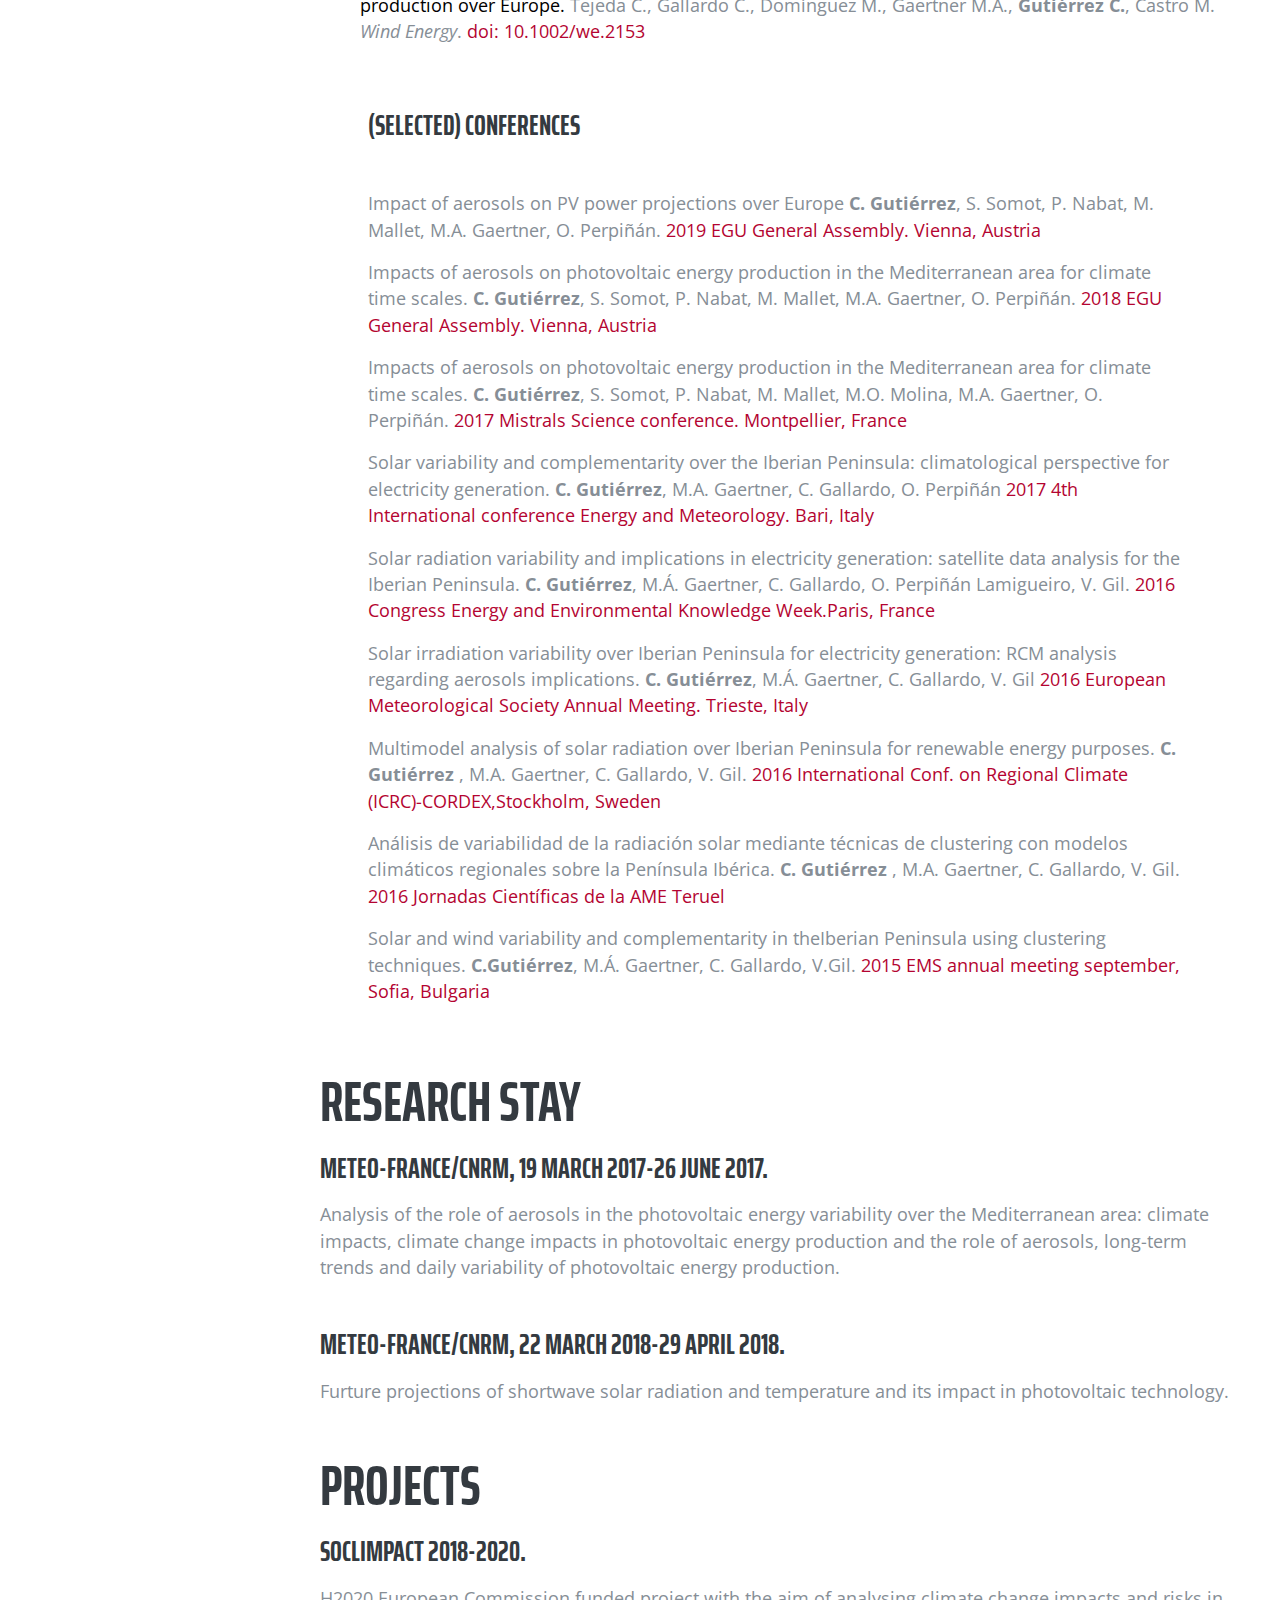
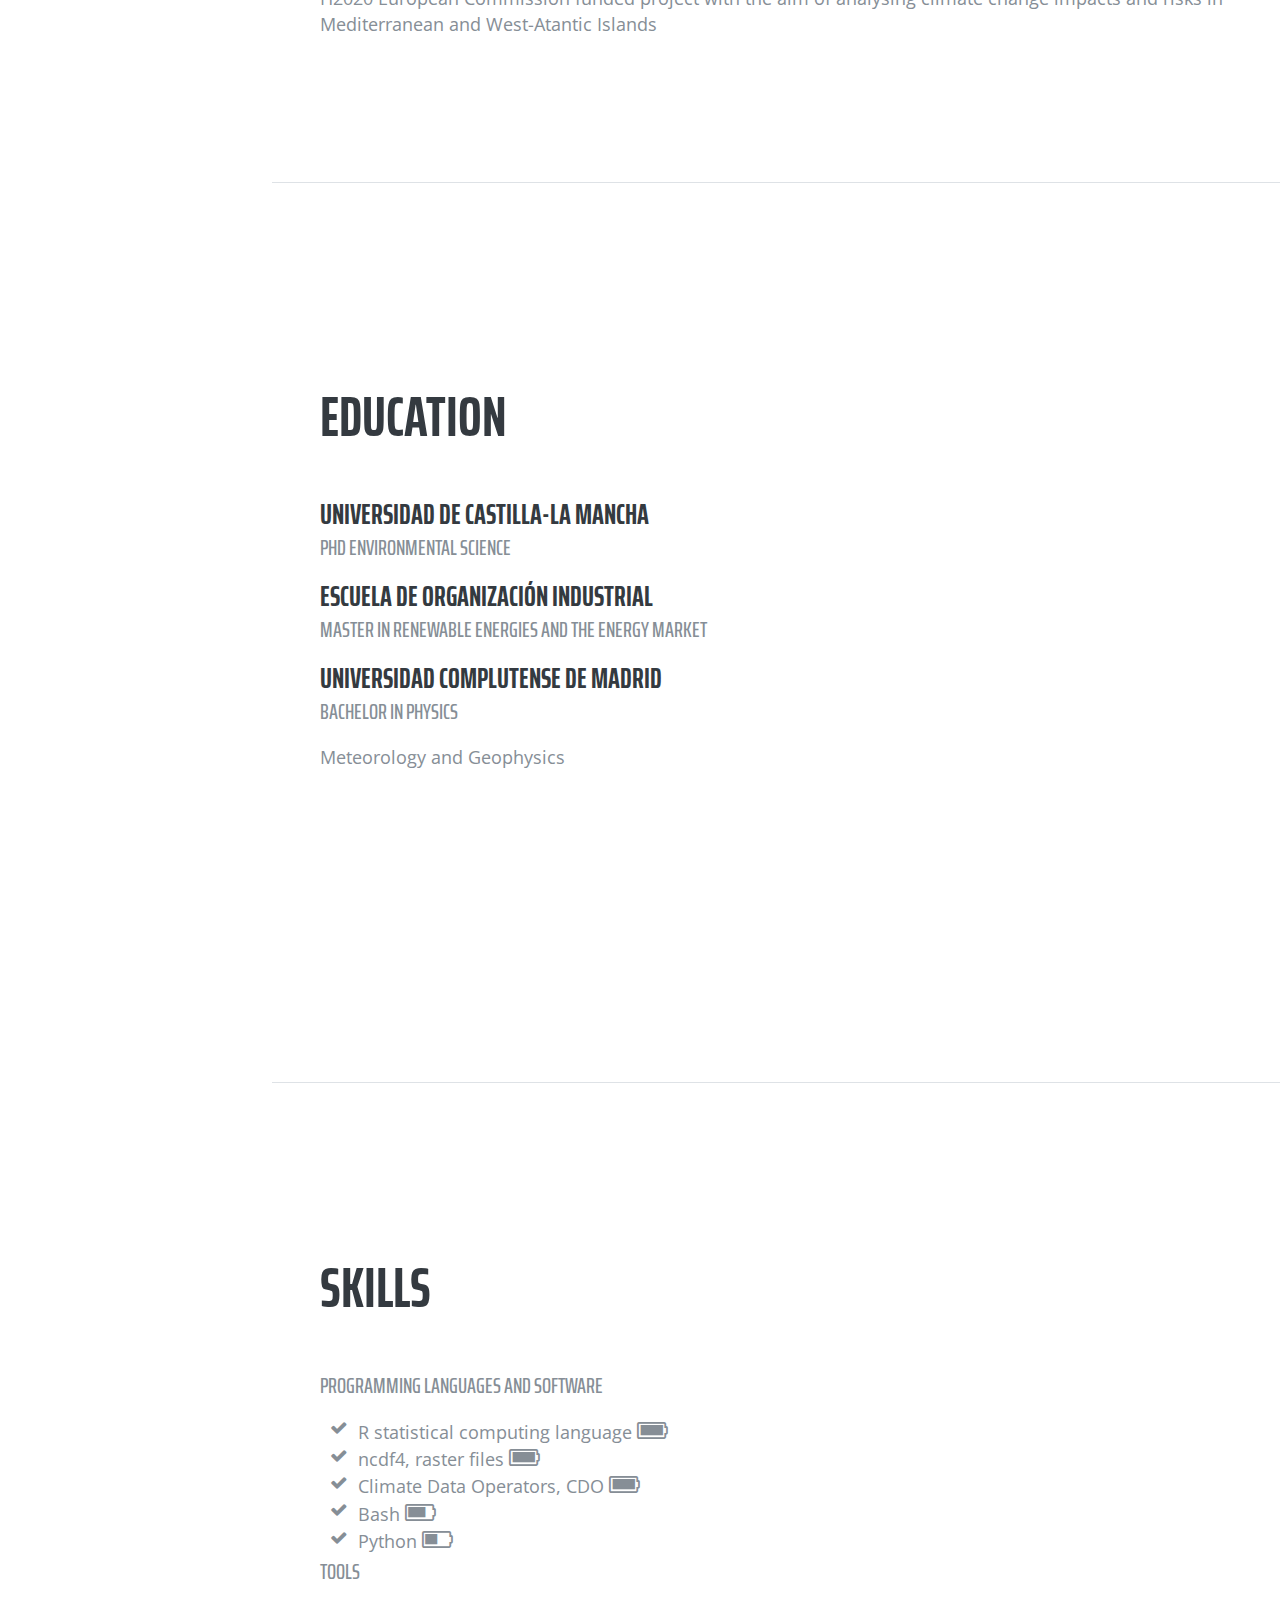
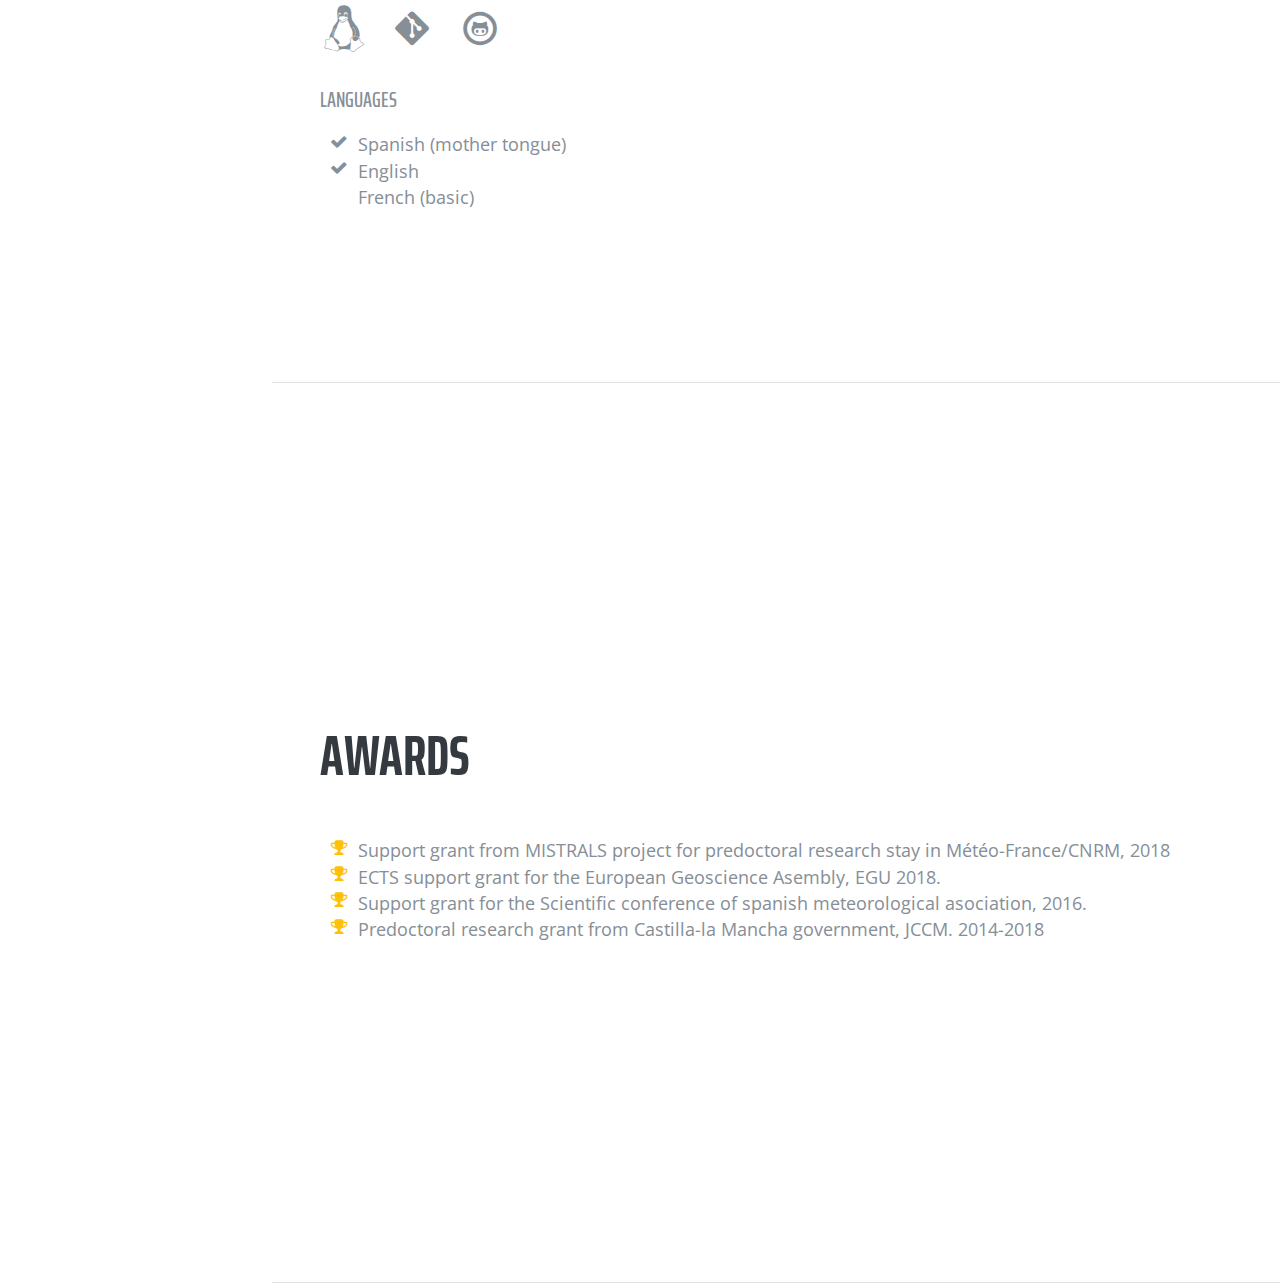
==== commit d6ed9eac: "add new paper" ====
--- a/index.html
+++ b/index.html
@@ -268,7 +268,7 @@
 	    <i style="font-size:24px" class="fa">&#xf240;</i></li>
             <li>
               <i class="fa-li fa fa-check"></i>
-              ncdf4 files
+              ncdf4, raster files
 	    <i style="font-size:24px" class="fa">&#xf240;</i></li>
             <li>
               <i class="fa-li fa fa-check"></i>
@@ -339,7 +339,9 @@
             <li>
               <i class="fa-li fa fa-check"></i>
               English </li>
-            </ul>
+              <i class="fa-li fa fa-check"></i>
+              French (basic) </li>
+          </ul>
 	  <div>
 	  
       </section>
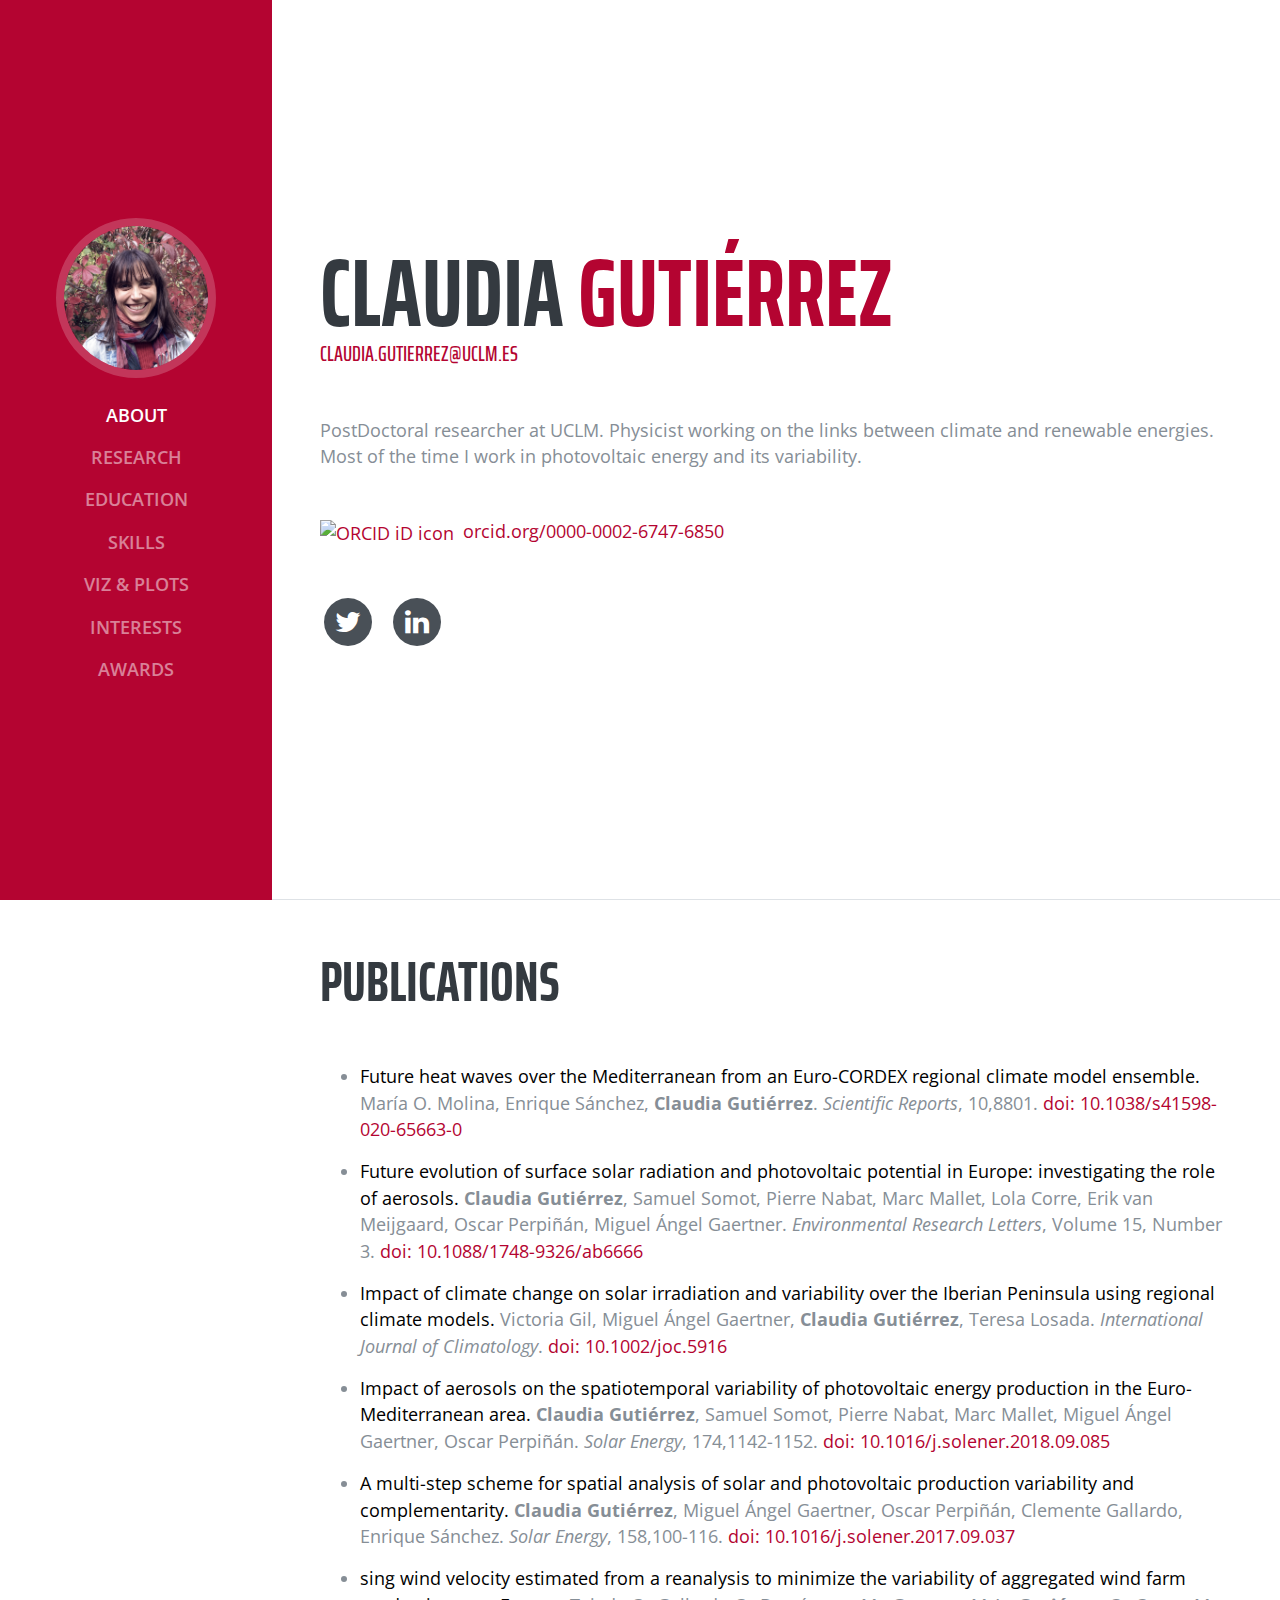
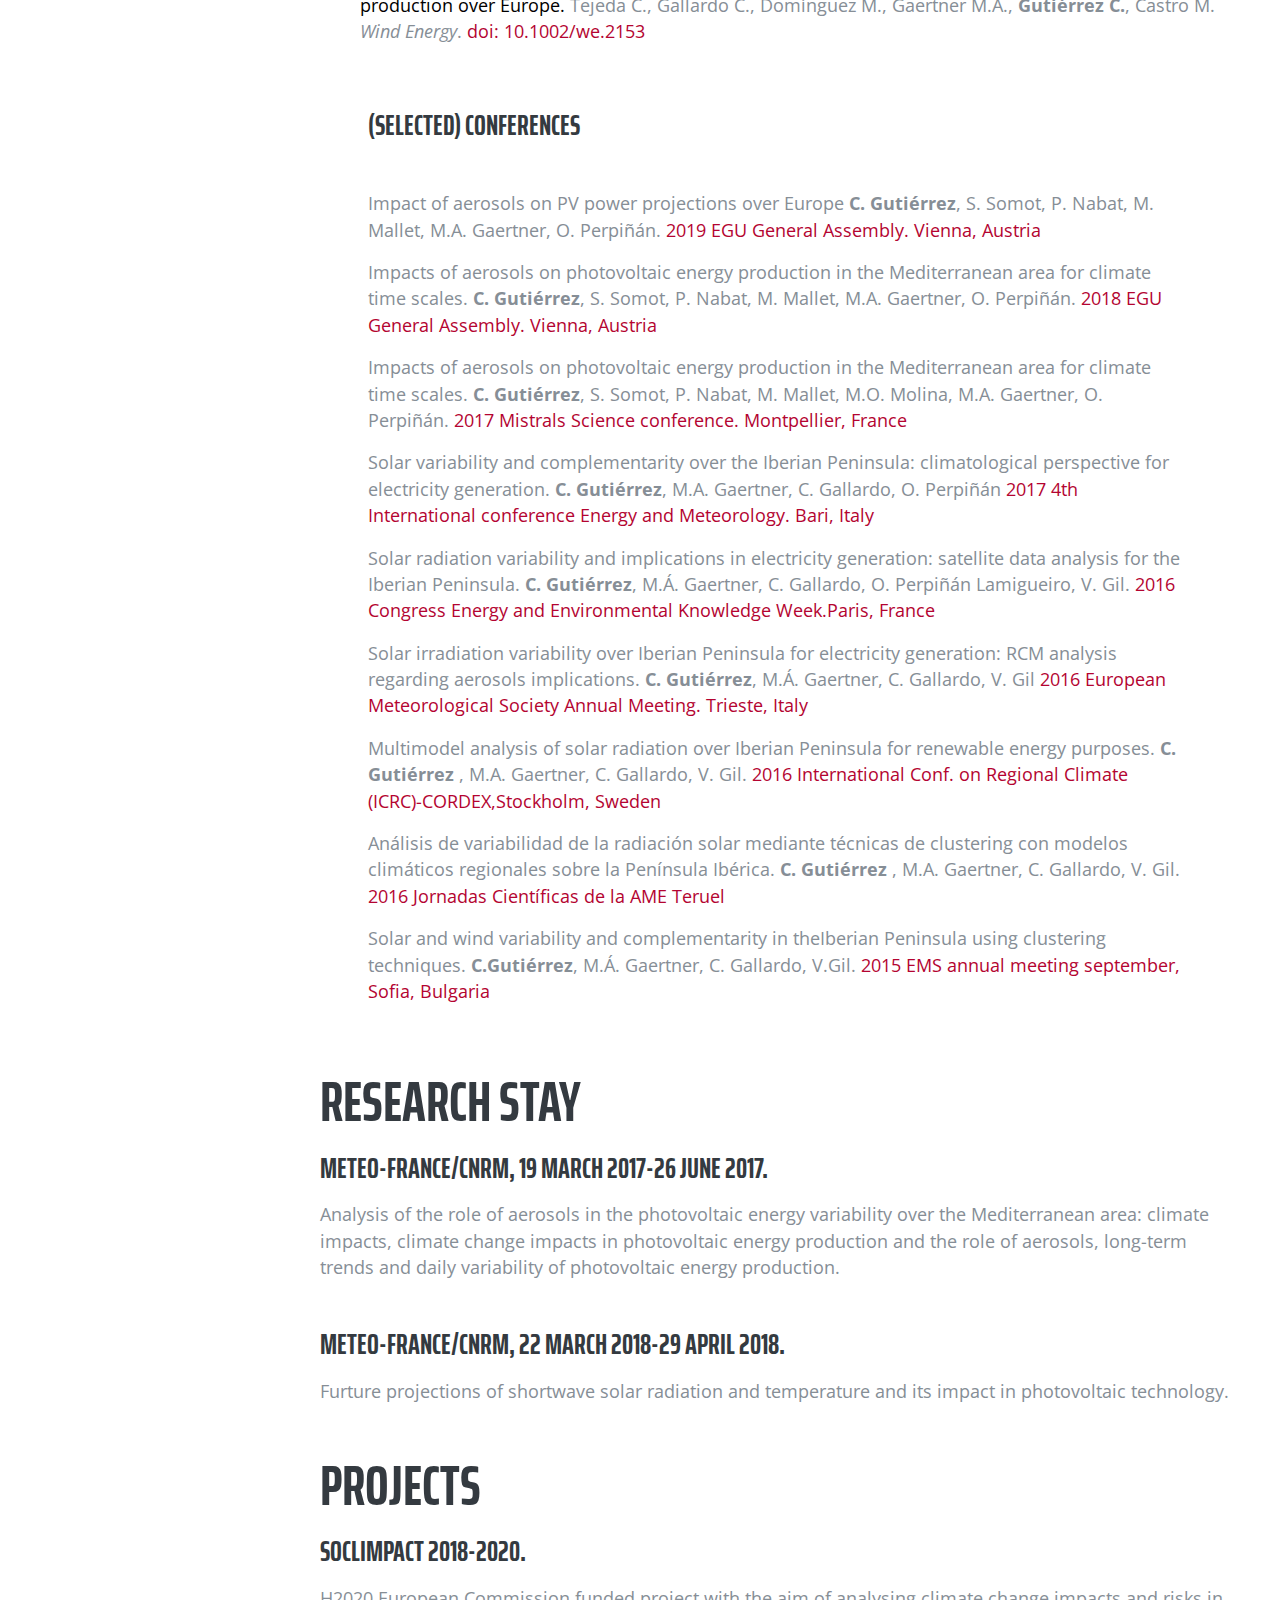
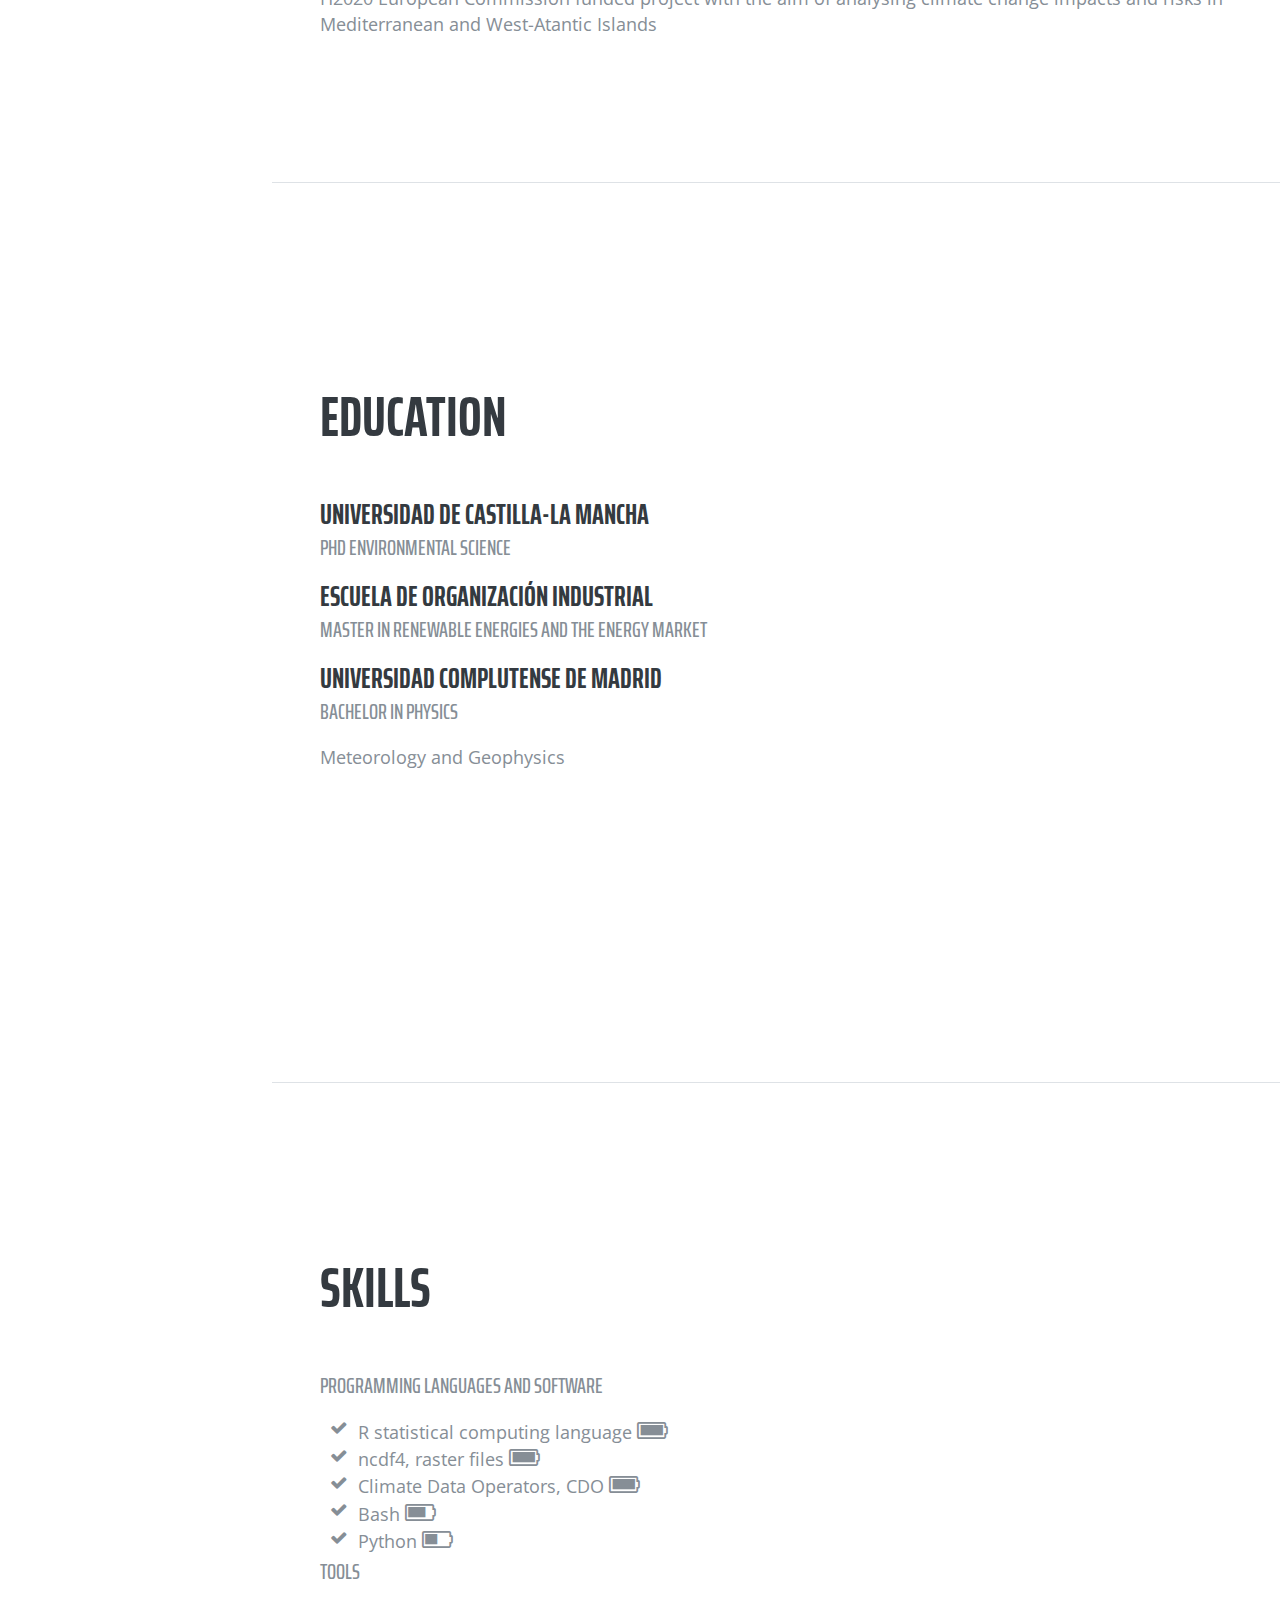
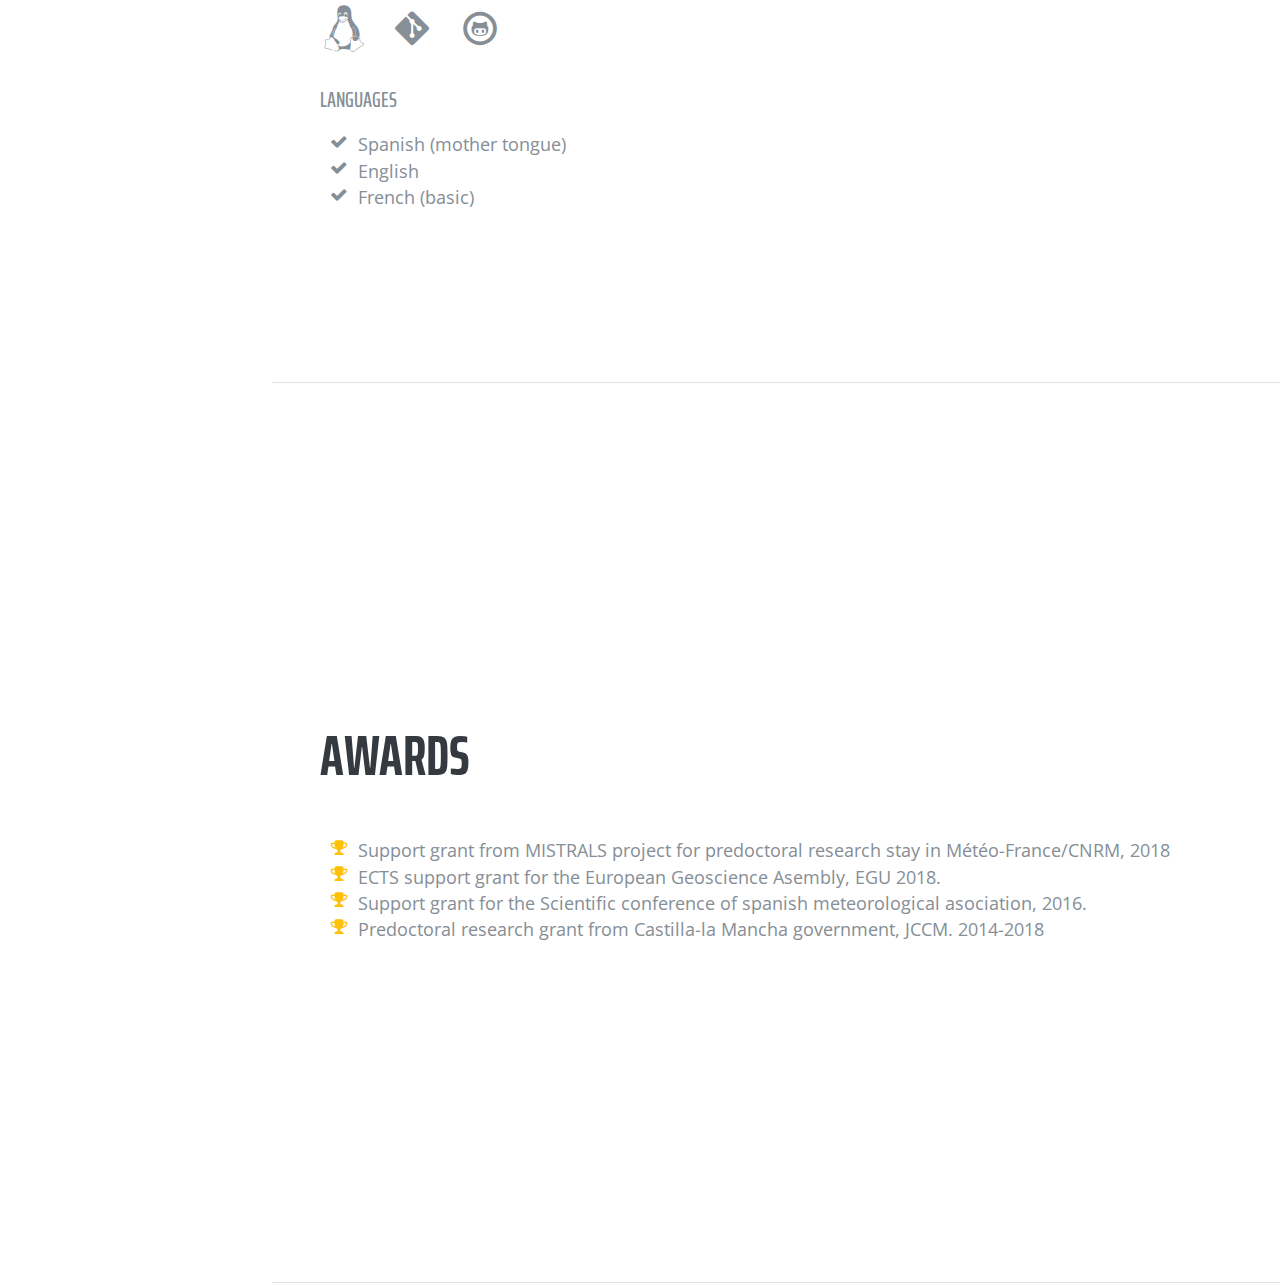
==== commit 31d1c283: "no git" ====
--- a/index.html
+++ b/index.html
@@ -104,14 +104,14 @@
                 </span>
               </a>
             </li>
-            <li class="list-inline-item">
-              <a href="#">
-                <span class="fa-stack fa-lg">
-                  <i class="fa fa-circle fa-stack-2x"></i>
-                  <i class="fa fa-github fa-stack-1x fa-inverse"></i>
-                </span>
-              </a>
-            </li>
+            <!-- <li class="list-inline-item"> -->
+            <!--   <a href="#"> -->
+            <!--     <span class="fa-stack fa-lg"> -->
+            <!--       <i class="fa fa-circle fa-stack-2x"></i> -->
+            <!--       <i class="fa fa-github fa-stack-1x fa-inverse"></i> -->
+            <!--     </span> -->
+            <!--   </a> -->
+            <!-- </li> -->
             <!-- <li class="list-inline-item"> -->
             <!--   <a href="#"> -->
             <!--     <span class="ai-stack ai-lg"> -->
@@ -339,7 +339,8 @@
             <li>
               <i class="fa-li fa fa-check"></i>
               English </li>
-              <i class="fa-li fa fa-check"></i>
+            <li>
+            <i class="fa-li fa fa-check"></i>
               French (basic) </li>
           </ul>
 	  <div>
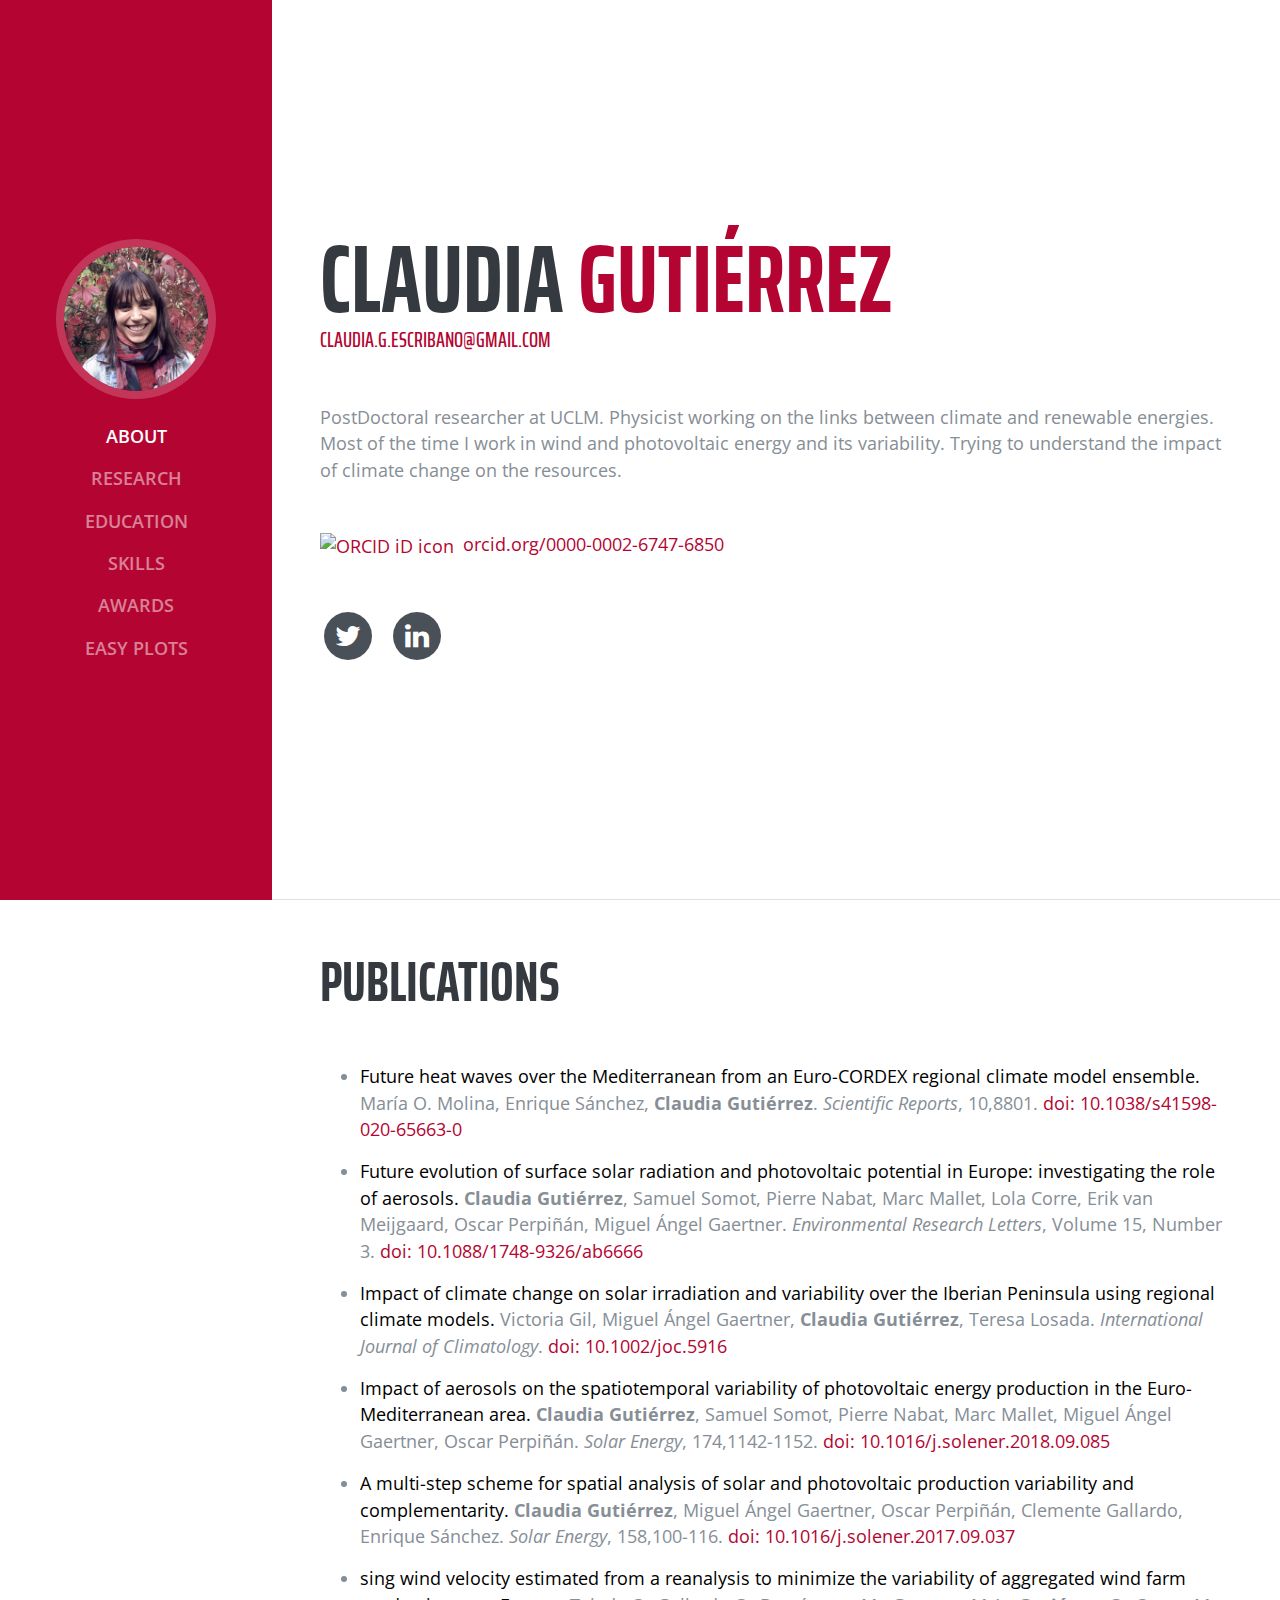
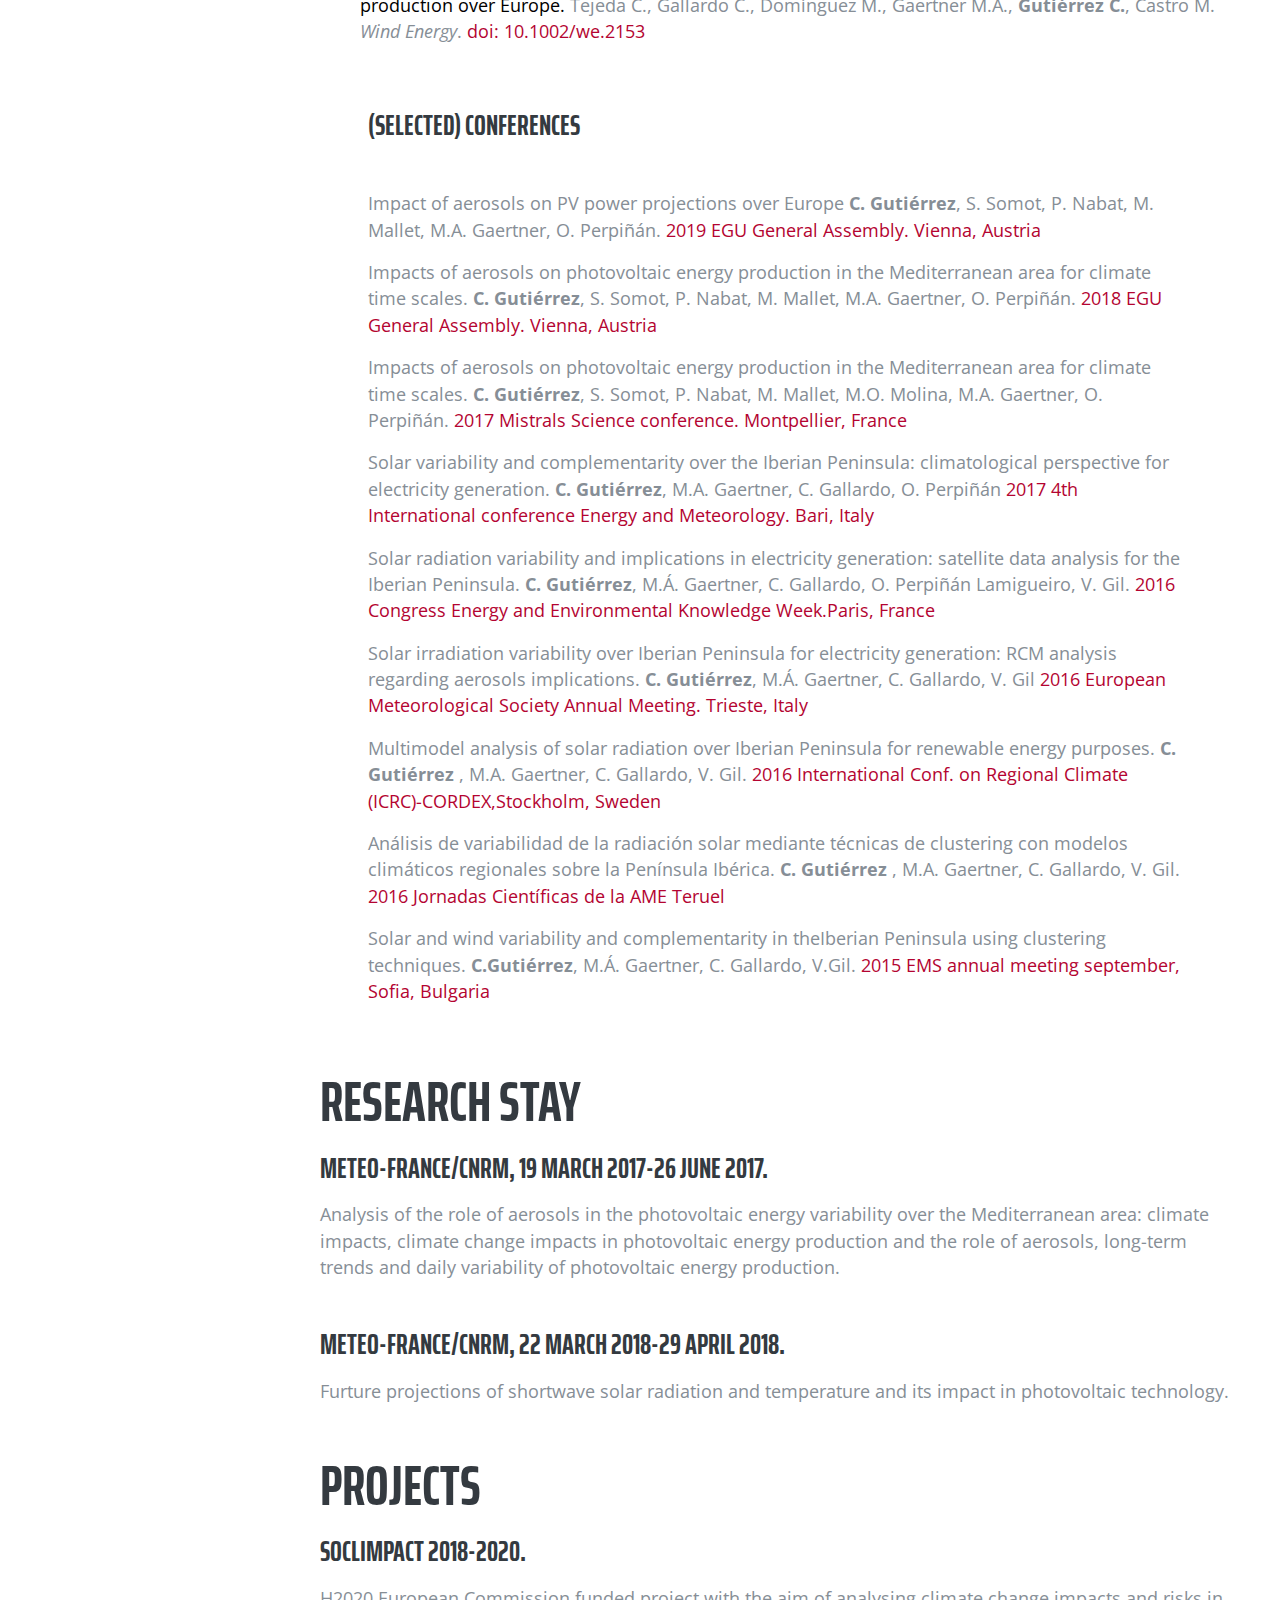
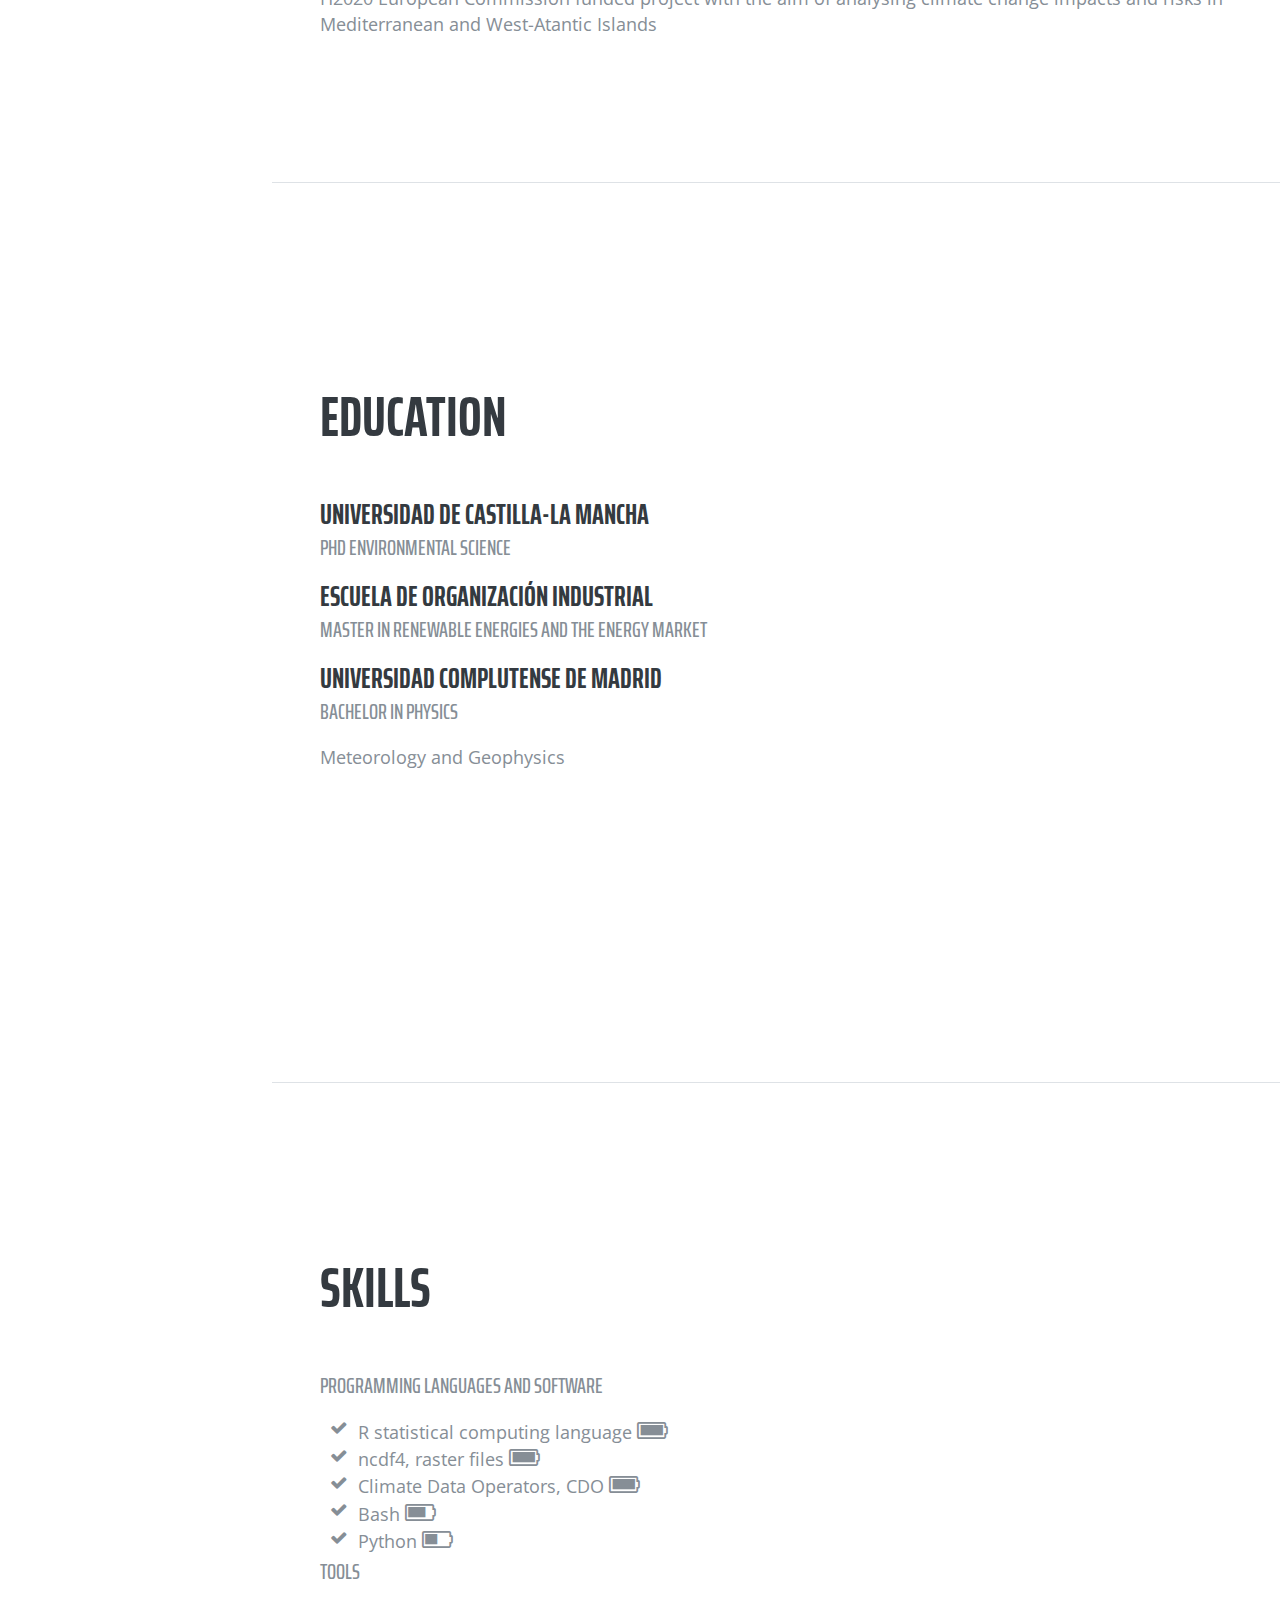
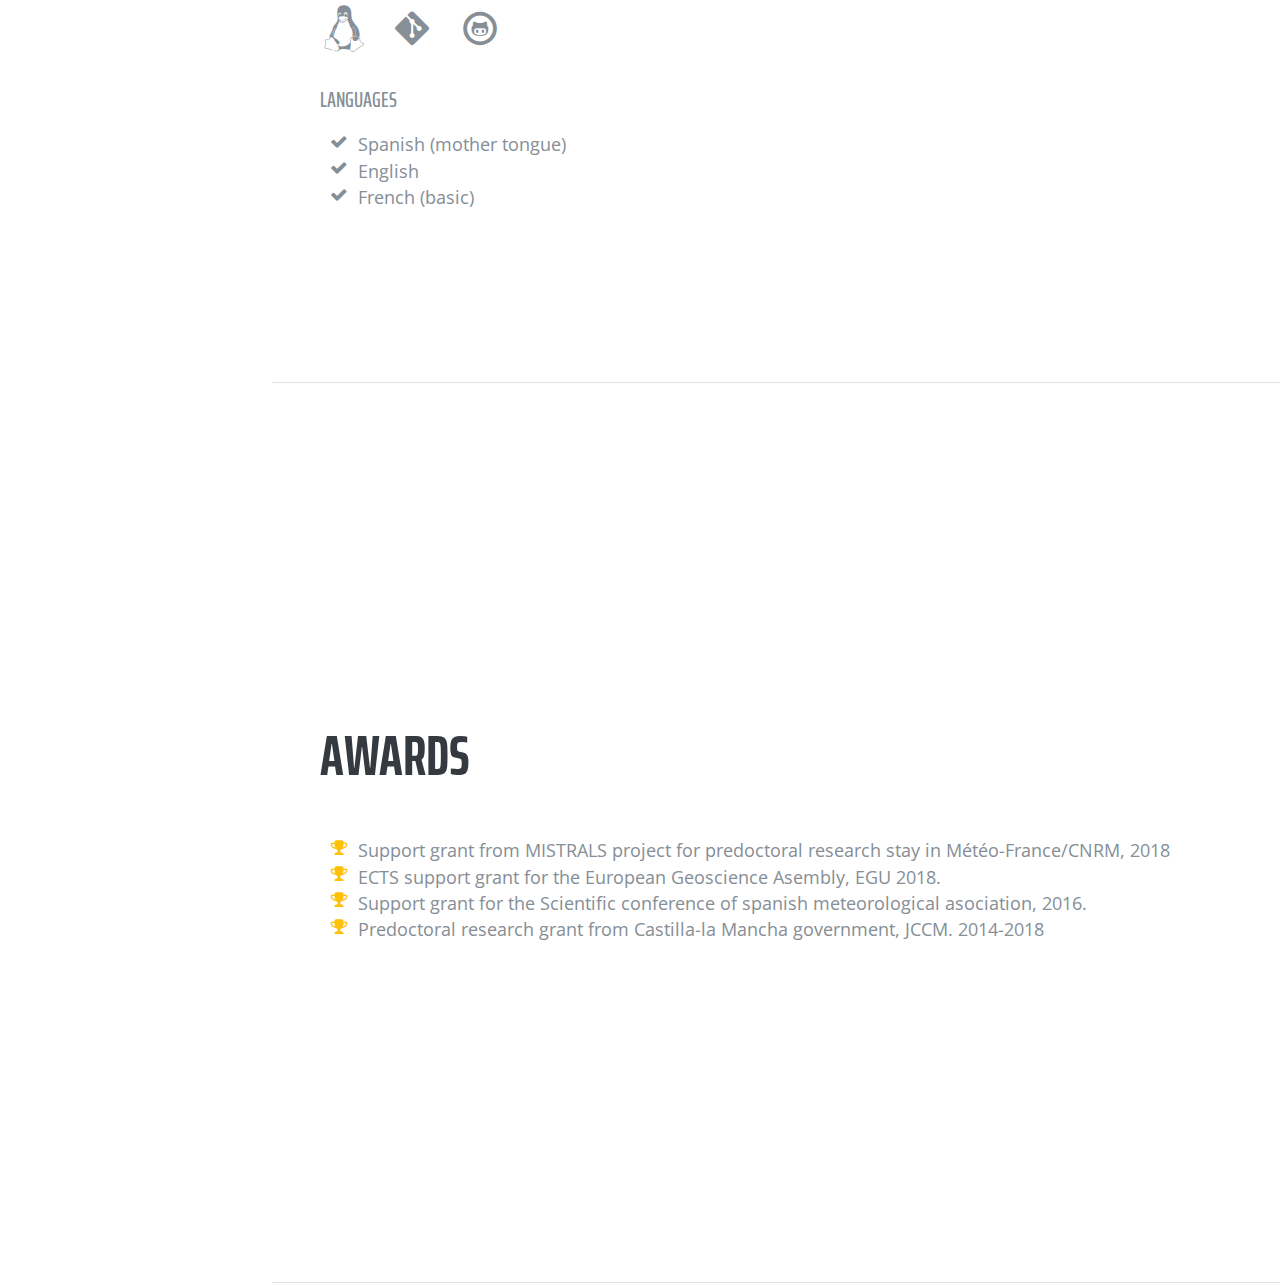
==== commit 8c25bb93: "small changes" ====
--- a/index.html
+++ b/index.html
@@ -52,14 +52,14 @@
           <li class="nav-item">
             <a class="nav-link js-scroll-trigger" href="#skills">Skills</a>
           </li>
-          <li class="nav-item">
-            <a class="nav-link js-scroll-trigger" href="vizualization.html">Viz & plots</a>
-          </li>
-          <li class="nav-item">
-            <a class="nav-link js-scroll-trigger" href="#interests">Interests</a>
-          </li>  
+          <!-- <li class="nav-item"> -->
+          <!--   <a class="nav-link js-scroll-trigger" href="#interests">Interests</a> -->
+          <!-- </li>   -->
           <li class="nav-item">
             <a class="nav-link js-scroll-trigger" href="#awards">Awards</a>
+          </li>
+          <li class="nav-item">
+            <a class="nav-link js-scroll-trigger" href="vizualization.html">easy plots</a>
           </li>
         </ul>
       </div>
@@ -73,9 +73,9 @@
             <span class="text-primary">Gutiérrez</span>
           </h1>
           <div class="subheading mb-5"> 
-            <a href="mailto:claudia.gutierrez@uclm.es">claudia.gutierrez@uclm.es</a>
+            <a href="mailto:claudia.g.escribano@gmail.com">claudia.g.escribano@gmail.com</a>
           </div>
-	  <p class="mb-5"> PostDoctoral researcher at UCLM. Physicist working on the links between climate and renewable energies. Most of the time I work in photovoltaic energy and its variability.</p>
+	  <p class="mb-5"> PostDoctoral researcher at UCLM. Physicist working on the links between climate and renewable energies. Most of the time I work in wind and photovoltaic energy and its variability. Trying to understand the impact of climate change on the resources.</p>
 	        	  <div itemscope itemtype="https://schema.org/Person" class="mb-5"> <a itemprop="sameAs" content="https://orcid.org/0000-0002-6747-6850" href="https://orcid.org/0000-0002-6747-6850" target="orcid.widget" rel="noopener noreferrer" style="vertical-align:top;"><img src="https://orcid.org/sites/default/files/images/orcid_16x16.png" style="width:1em;margin-right:.5em;" alt="ORCID iD icon">orcid.org/0000-0002-6747-6850 </a>
 	  </div>
 	    <!--I am experienced in leveraging agile frameworks to provide a robust synopsis for high level overviews. Iterative approaches to corporate strategy foster collaborative thinking to further the overall value proposition.--> 
@@ -350,8 +350,8 @@
       <!-- <section class="resume-section p-3 p-lg-5 d-flex flex-column" id="interests"> -->
       <!--   <div class="my-auto"> -->
       <!--     <h2 class="mb-5">Interests</h2> -->
-      <!--     <p>Apart from being a web developer, I enjoy most of my time being outdoors. In the winter, I am an avid skiier and novice ice climber. During the warmer months here in Colorado, I enjoy mountain biking, free climbing, and kayaking.</p> -->
-      <!--     <p class="mb-0">When forced indoors, I follow a number of sci-fi and fantasy genre movies and television shows, I am an aspiring chef, and I spend a large amount of my free time exploring the latest technolgy advancements in the front-end web development world.</p> -->
+      <!--     <p> I enjoy most of my time being outdoors. I love running and climbing in the mountains, it makes me feel alive. When indoors I spend my time reading books</p> -->
+      <!--     <p class="mb-0">  </p> -->
       <!--   </div> -->
       <!-- </section> -->
 
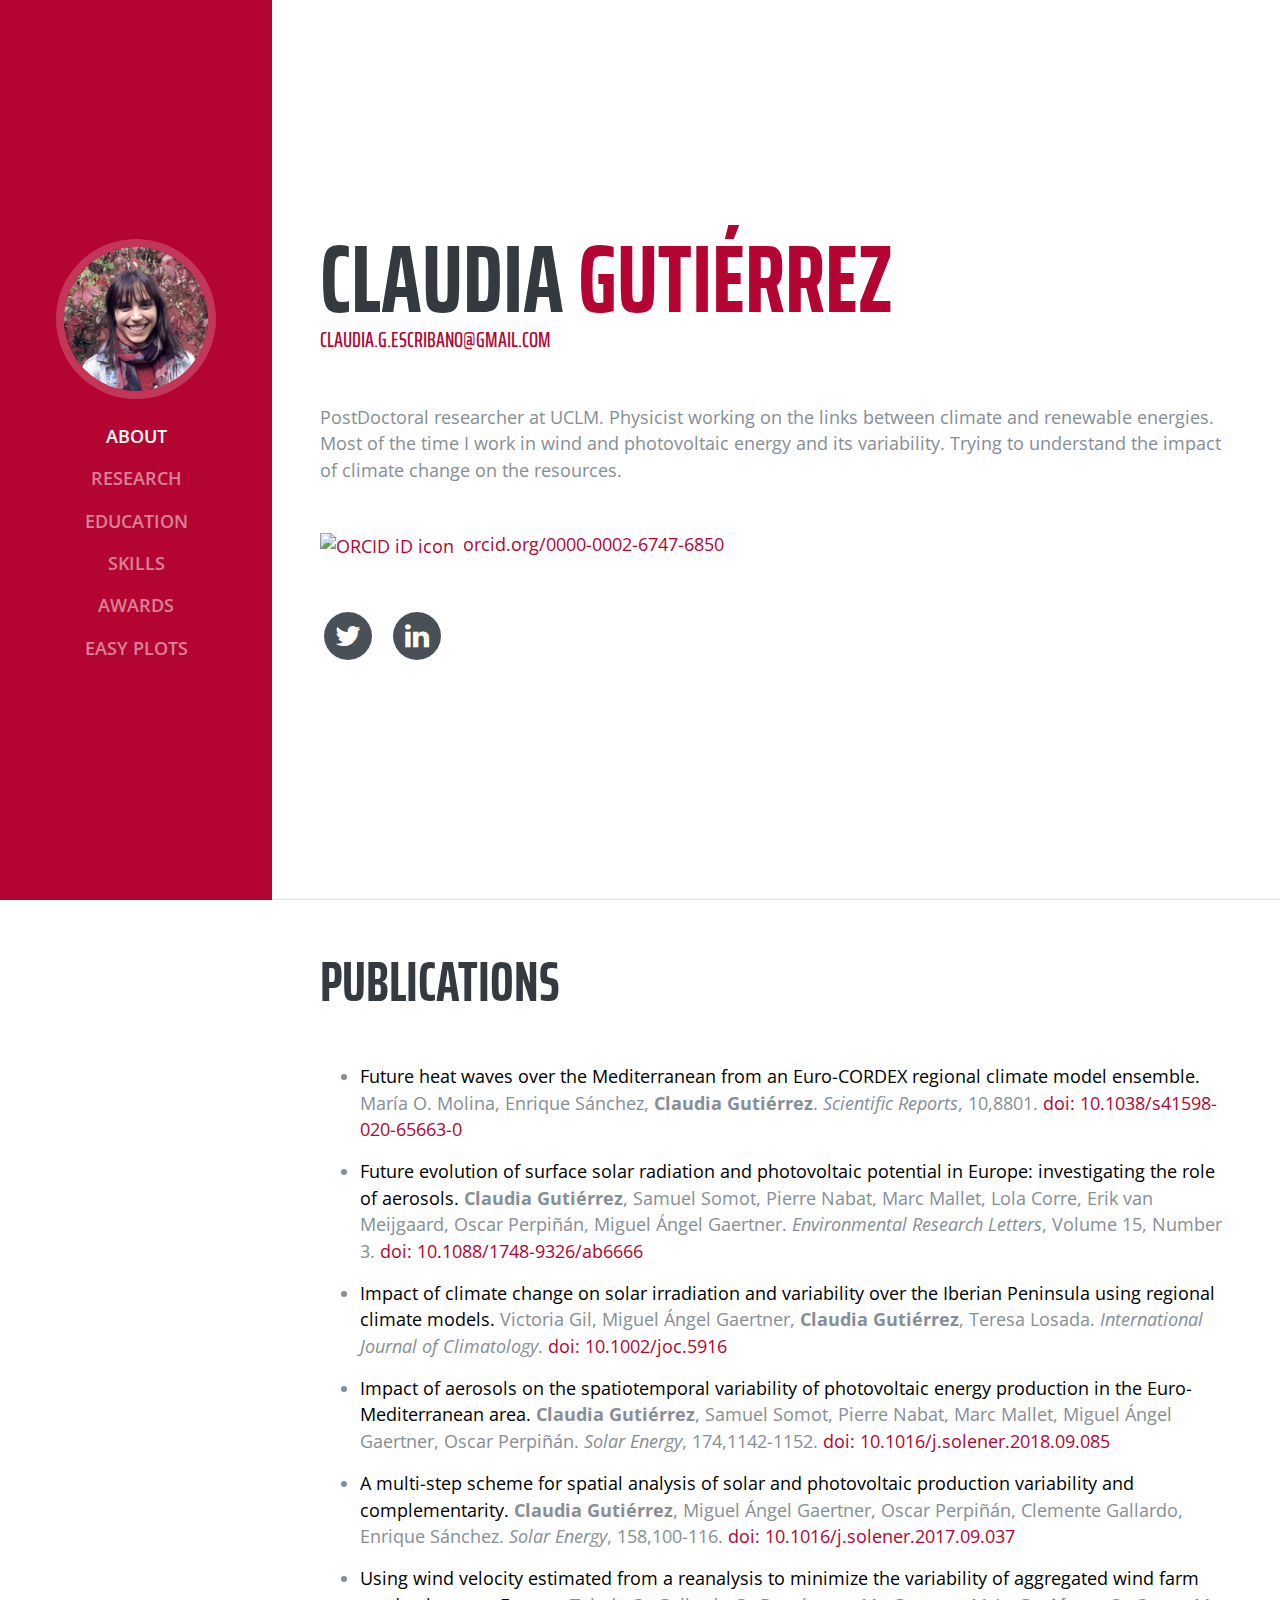
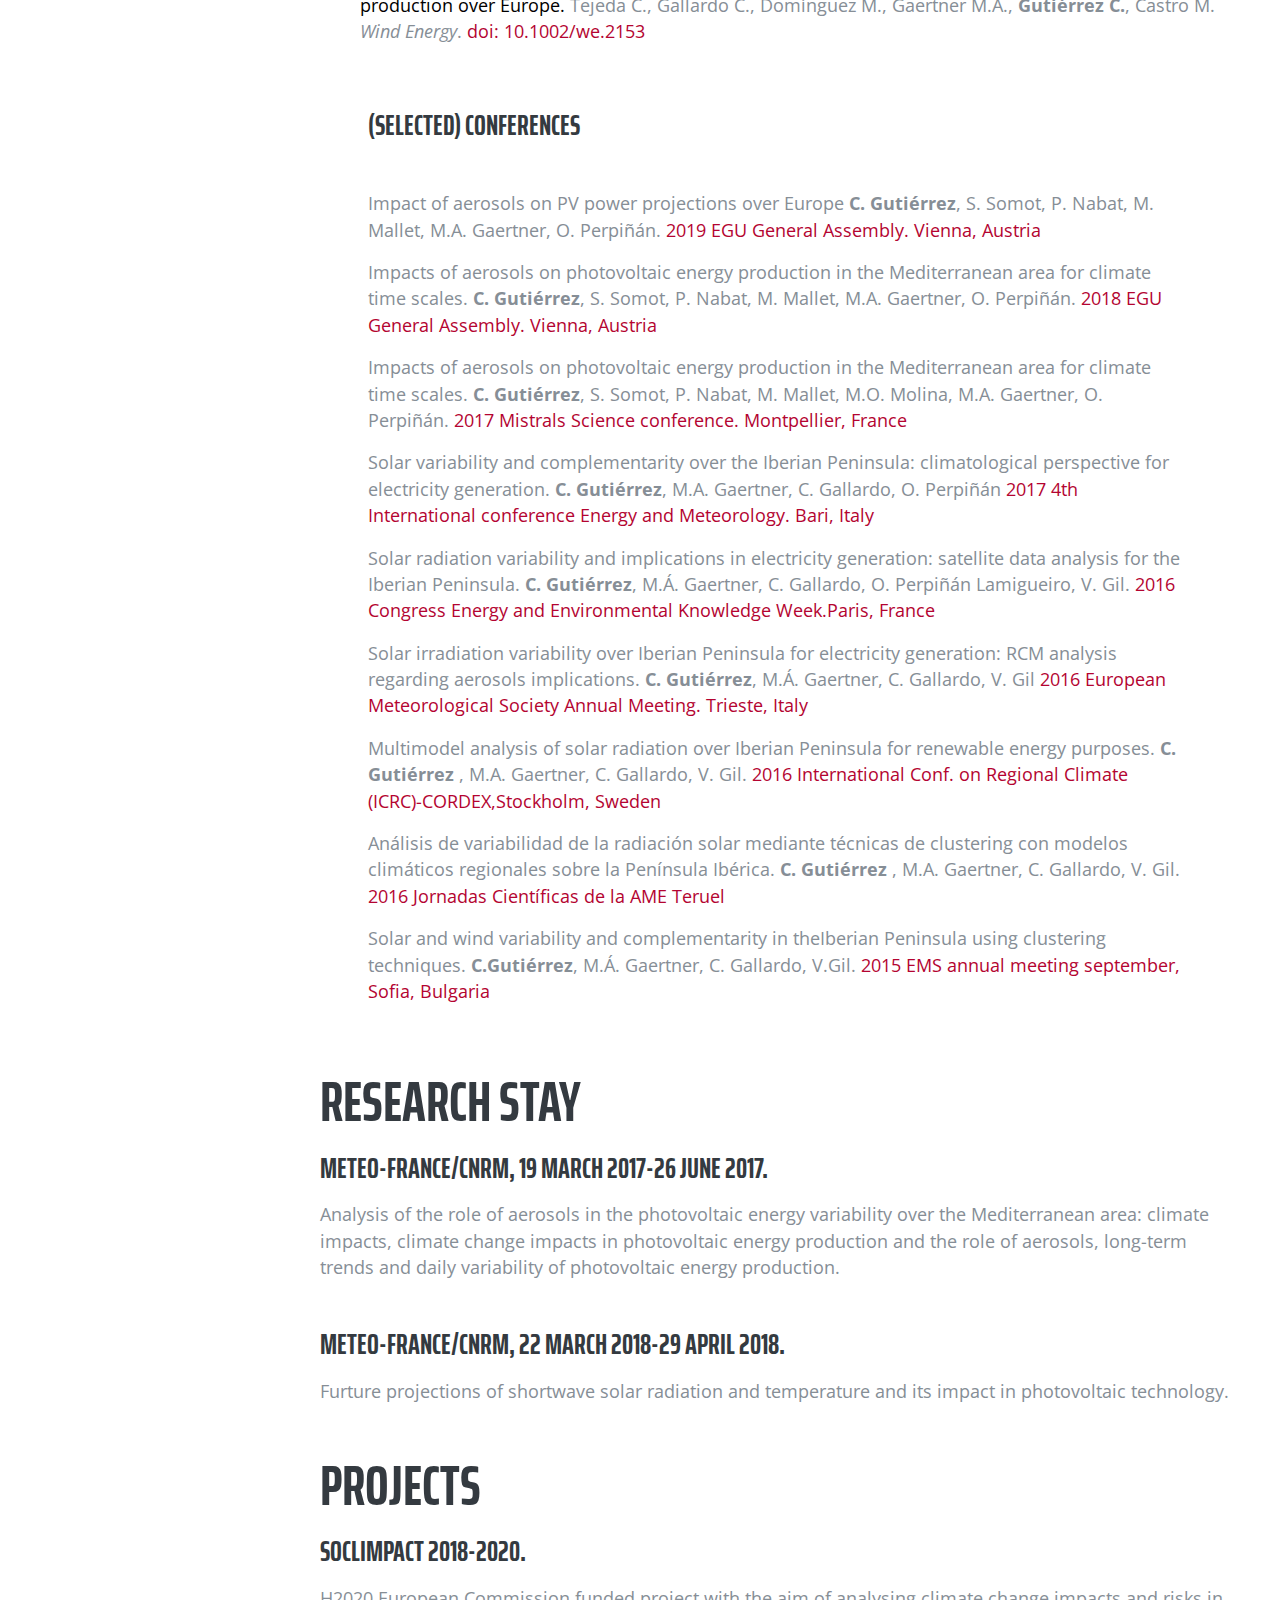
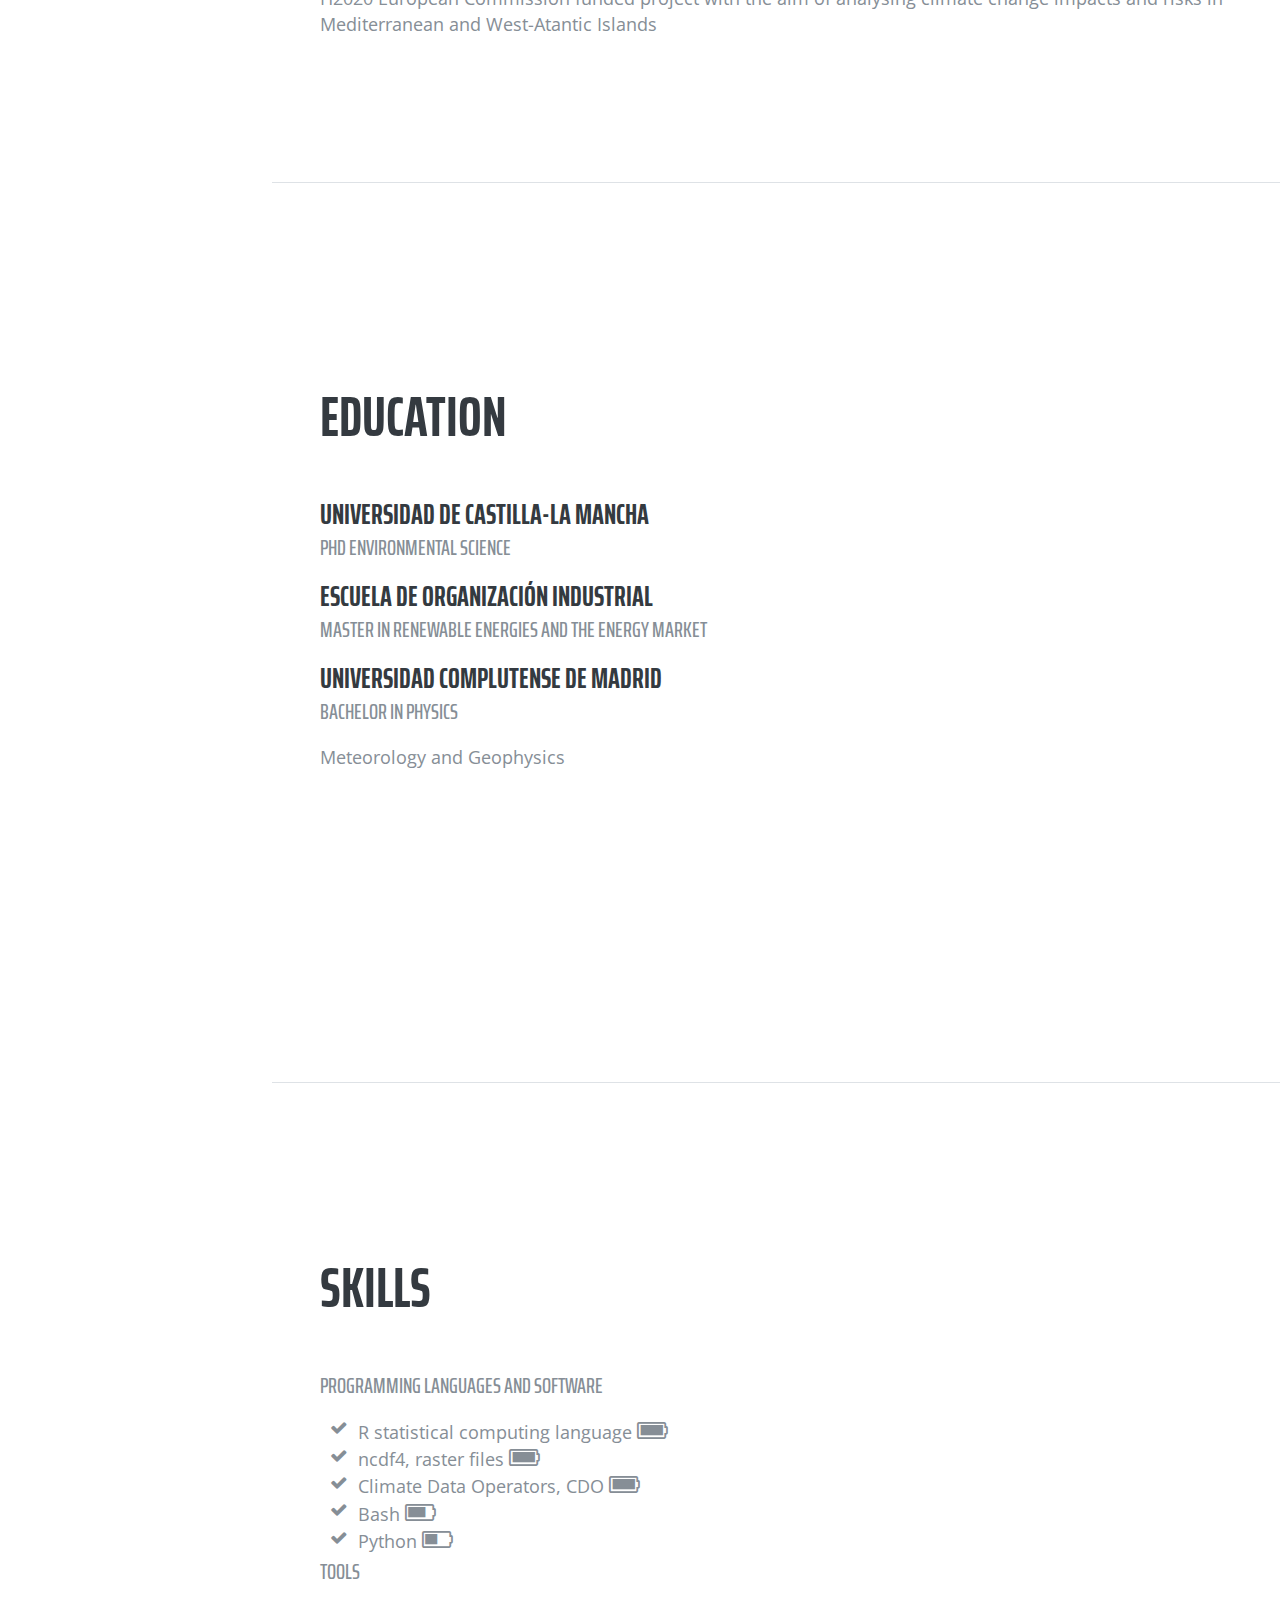
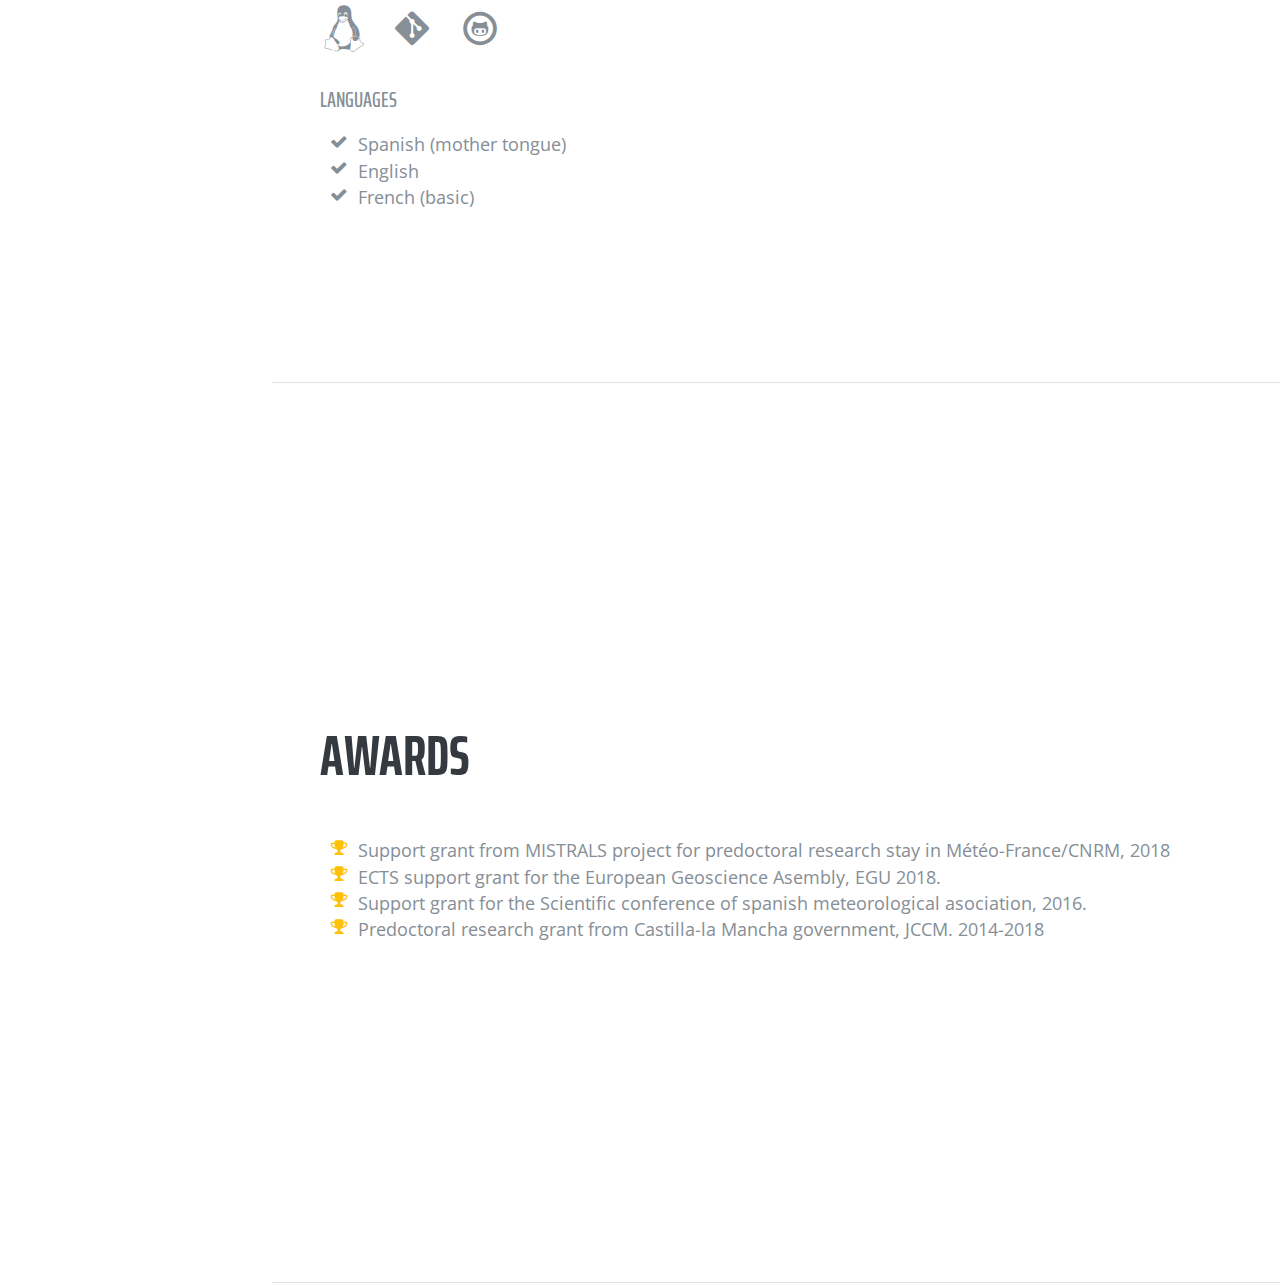
==== commit 3cc55c06: "errata" ====
--- a/index.html
+++ b/index.html
@@ -142,7 +142,7 @@
 	 <a href="https://doi.org/10.1016/j.solener.2018.09.085" target="_blank">doi: 10.1016/j.solener.2018.09.085</a></p></li>
 	 <li><p><font color="black">A multi-step scheme for spatial analysis of solar and photovoltaic production variability and complementarity.</font> <strong>Claudia Gutiérrez</strong>, Miguel Ángel Gaertner, Oscar Perpiñán, Clemente Gallardo, Enrique Sánchez. <i>Solar Energy</i>, 158,100-116.
 	<a href="https://doi.org/10.1016/j.solener.2017.09.037" target="_blank">doi: 10.1016/j.solener.2017.09.037</a></p></li>
-        <li><pU><font color="black">sing wind velocity estimated from a reanalysis to minimize the variability of aggregated wind farm production over Europe.</font> Tejeda C., Gallardo C., Domínguez M., Gaertner M.A., <strong>Gutiérrez C.</strong>, Castro M.
+        <li><pU><font color="black">Using wind velocity estimated from a reanalysis to minimize the variability of aggregated wind farm production over Europe.</font> Tejeda C., Gallardo C., Domínguez M., Gaertner M.A., <strong>Gutiérrez C.</strong>, Castro M.
 	 <i>Wind Energy</i>.
 	    <a href="https://doi.org/10.1002/we.2153" target="_blank">doi: 10.1002/we.2153</a></p></li>
 	</ul>
